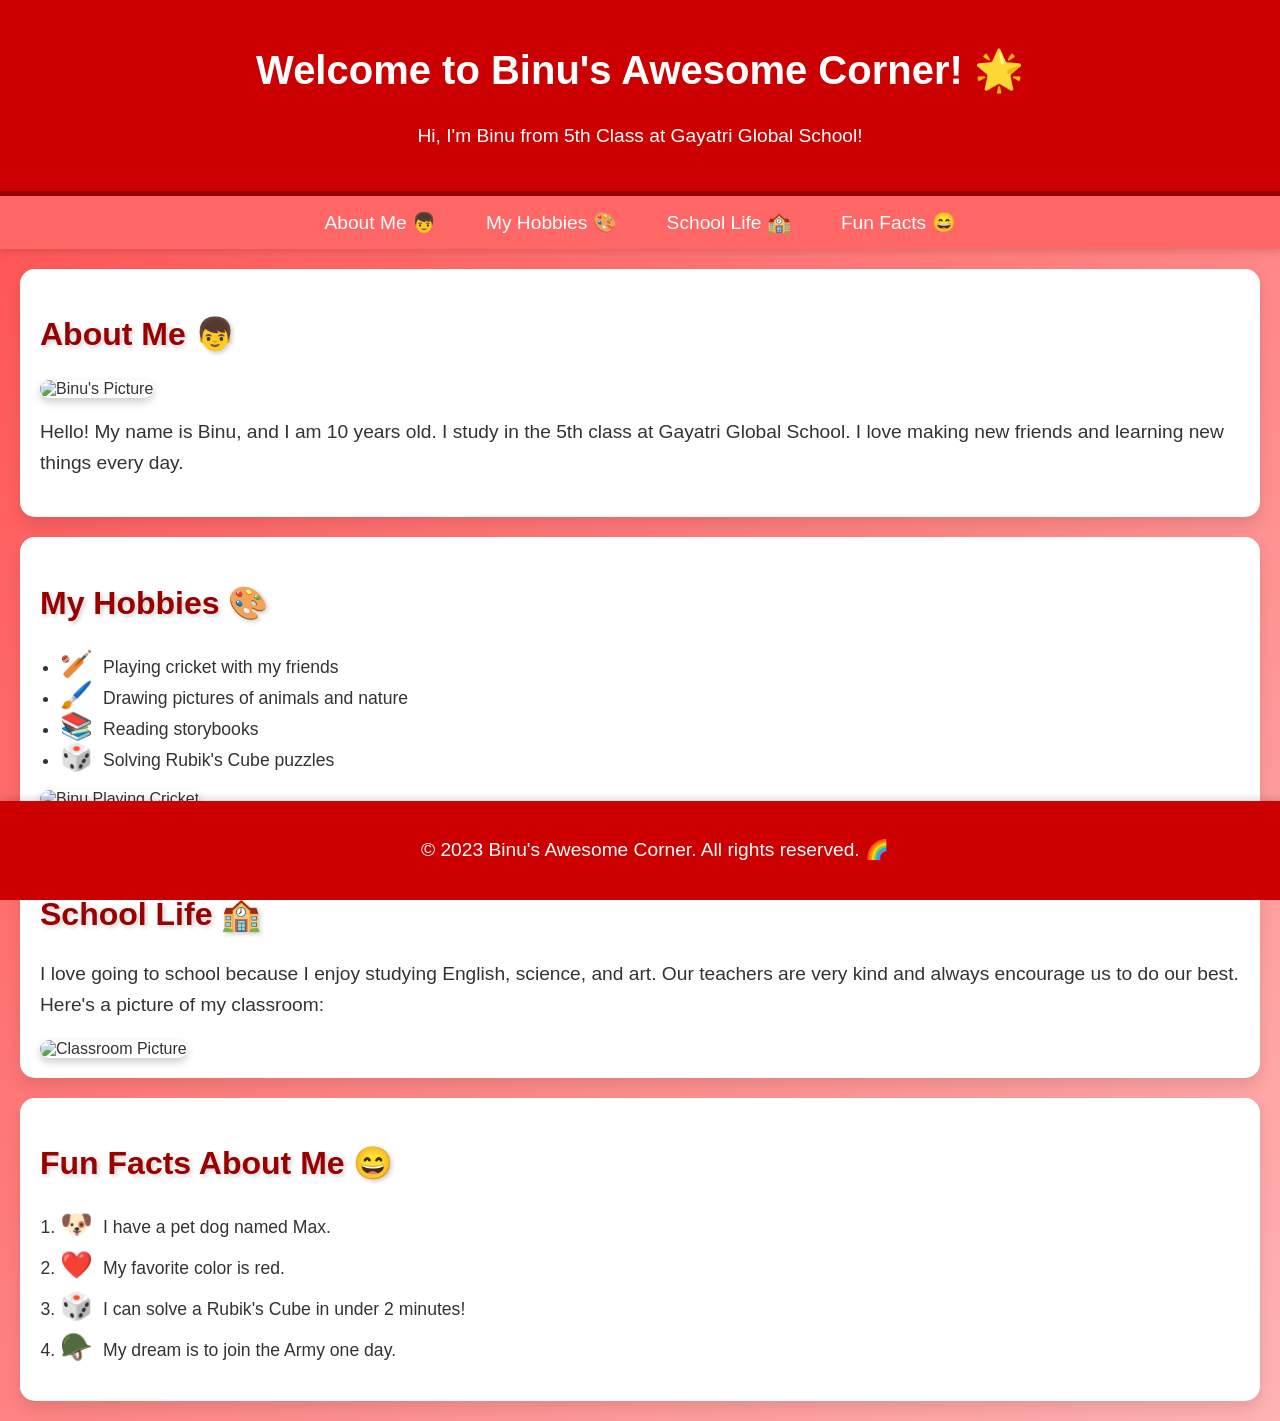
==== index.html @ 5cc47580 "Create index.html" ====
<!DOCTYPE html>
<html lang="en">
<head>
    <meta charset="UTF-8">
    <meta name="viewport" content="width=device-width, initial-scale=1.0">
    <title>Binu's Awesome Corner</title>
    <style>
        body {
            font-family: 'Comic Sans MS', cursive, sans-serif;
            background: linear-gradient(135deg, #ff4d4d, #ffb3b3);
            color: #333;
            margin: 0;
            padding: 0;
            overflow-x: hidden;
        }
        header {
            background: #cc0000;
            color: white;
            text-align: center;
            padding: 20px;
            border-bottom: 5px solid #990000;
        }
        header h1 {
            font-size: 2.5em;
            animation: bounce 2s infinite;
        }
        @keyframes bounce {
            0%, 20%, 50%, 80%, 100% {transform: translateY(0);}
            40% {transform: translateY(-20px);}
            60% {transform: translateY(-10px);}
        }
        nav {
            background: #ff6666;
            overflow: hidden;
            display: flex;
            justify-content: center;
            box-shadow: 0 4px 6px rgba(0, 0, 0, 0.1);
        }
        nav a {
            color: white;
            text-decoration: none;
            padding: 15px 25px;
            font-size: 1.2em;
            transition: background 0.3s ease, transform 0.3s ease;
        }
        nav a:hover {
            background: #990000;
            transform: scale(1.1);
        }
        section {
            padding: 20px;
            margin: 20px;
            border-radius: 15px;
            background: white;
            box-shadow: 0 8px 15px rgba(0, 0, 0, 0.1);
            position: relative;
            overflow: hidden;
        }
        section::before {
            content: '';
            position: absolute;
            top: 0;
            left: 0;
            width: 100%;
            height: 100%;
            background: rgba(255, 255, 255, 0.5);
            z-index: -1;
            transform: skewY(-5deg);
            transform-origin: bottom left;
        }
        section img {
            max-width: 100%;
            height: auto;
            border-radius: 10px;
            box-shadow: 0 4px 8px rgba(0, 0, 0, 0.2);
        }
        footer {
            background: #cc0000;
            color: white;
            text-align: center;
            padding: 15px;
            position: fixed;
            bottom: 0;
            width: 100%;
            box-shadow: 0 -4px 6px rgba(0, 0, 0, 0.1);
        }
        h2 {
            color: #990000;
            font-size: 2em;
            text-shadow: 2px 2px 4px rgba(0, 0, 0, 0.2);
        }
        p {
            font-size: 1.2em;
            line-height: 1.6;
        }
        ul, ol {
            font-size: 1.1em;
            padding-left: 20px;
        }
        .emoji {
            font-size: 1.5em;
            margin-right: 10px;
        }
        .fun-facts li {
            margin-bottom: 10px;
        }
    </style>
</head>
<body>

    <!-- Header -->
    <header>
        <h1>Welcome to Binu's Awesome Corner! 🌟</h1>
        <p>Hi, I'm Binu from 5th Class at Gayatri Global School!</p>
    </header>

    <!-- Navigation Bar -->
    <nav>
        <a href="#about">About Me 👦</a>
        <a href="#hobbies">My Hobbies 🎨</a>
        <a href="#school">School Life 🏫</a>
        <a href="#funfacts">Fun Facts 😄</a>
    </nav>

    <!-- Main Content -->
    <div id="content">

        <!-- About Me Section -->
        <section id="about">
            <h2>About Me 👦</h2>
            <img src="https://via.placeholder.com/150" alt="Binu's Picture">
            <p>Hello! My name is Binu, and I am 10 years old. I study in the 5th class at Gayatri Global School. I love making new friends and learning new things every day.</p>
        </section>

        <!-- My Hobbies Section -->
        <section id="hobbies">
            <h2>My Hobbies 🎨</h2>
            <ul>
                <li><span class="emoji">🏏</span>Playing cricket with my friends</li>
                <li><span class="emoji">🖌️</span>Drawing pictures of animals and nature</li>
                <li><span class="emoji">📚</span>Reading storybooks</li>
                <li><span class="emoji">🎲</span>Solving Rubik's Cube puzzles</li>
            </ul>
            <img src="https://via.placeholder.com/300" alt="Binu Playing Cricket">
        </section>

        <!-- School Life Section -->
        <section id="school">
            <h2>School Life 🏫</h2>
            <p>I love going to school because I enjoy studying English, science, and art. Our teachers are very kind and always encourage us to do our best. Here's a picture of my classroom:</p>
            <img src="https://via.placeholder.com/300" alt="Classroom Picture">
        </section>

        <!-- Fun Facts Section -->
        <section id="funfacts">
            <h2>Fun Facts About Me 😄</h2>
            <ol class="fun-facts">
                <li><span class="emoji">🐶</span>I have a pet dog named Max.</li>
                <li><span class="emoji">❤️</span>My favorite color is red.</li>
                <li><span class="emoji">🎲</span>I can solve a Rubik's Cube in under 2 minutes!</li>
                <li><span class="emoji">🪖</span>My dream is to join the Army one day.</li>
            </ol>
        </section>

    </div>

    <!-- Footer -->
    <footer>
        <p>&copy; 2023 Binu's Awesome Corner. All rights reserved. 🌈</p>
    </footer>

</body>
</html>
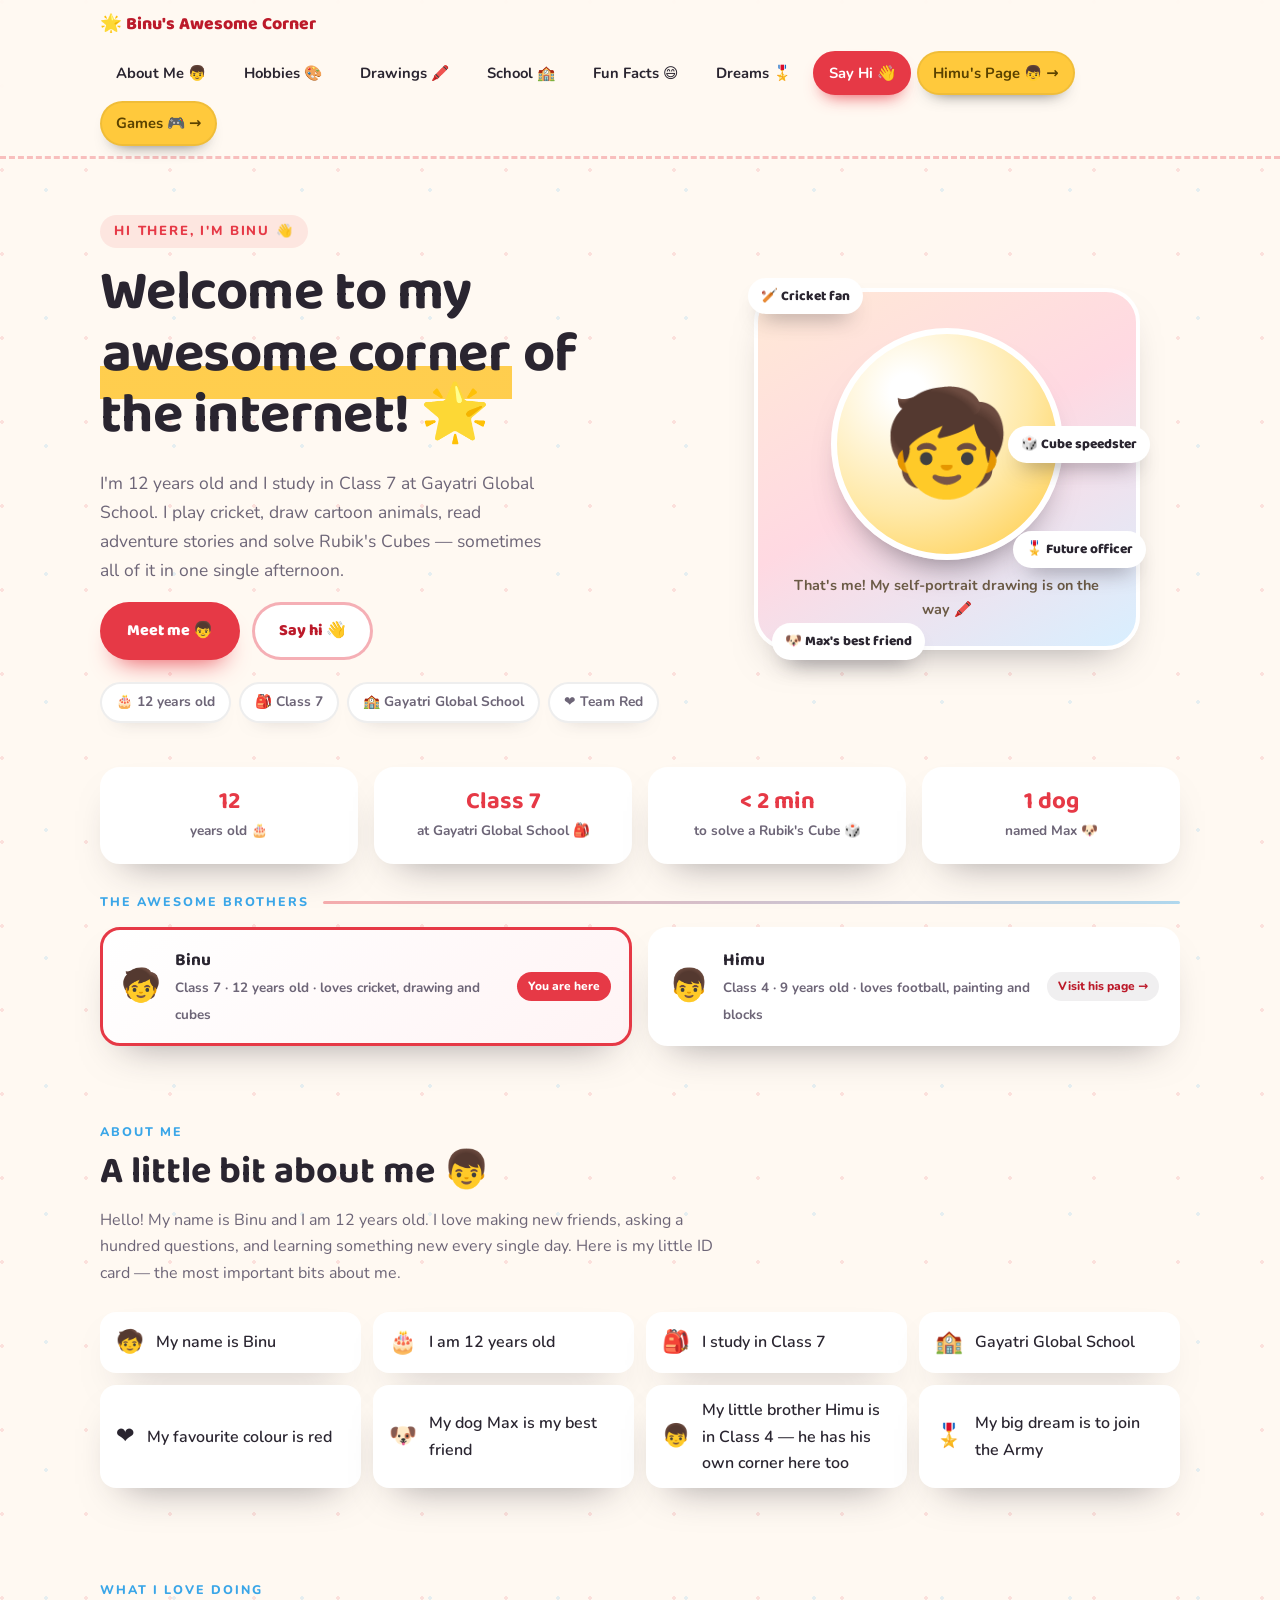
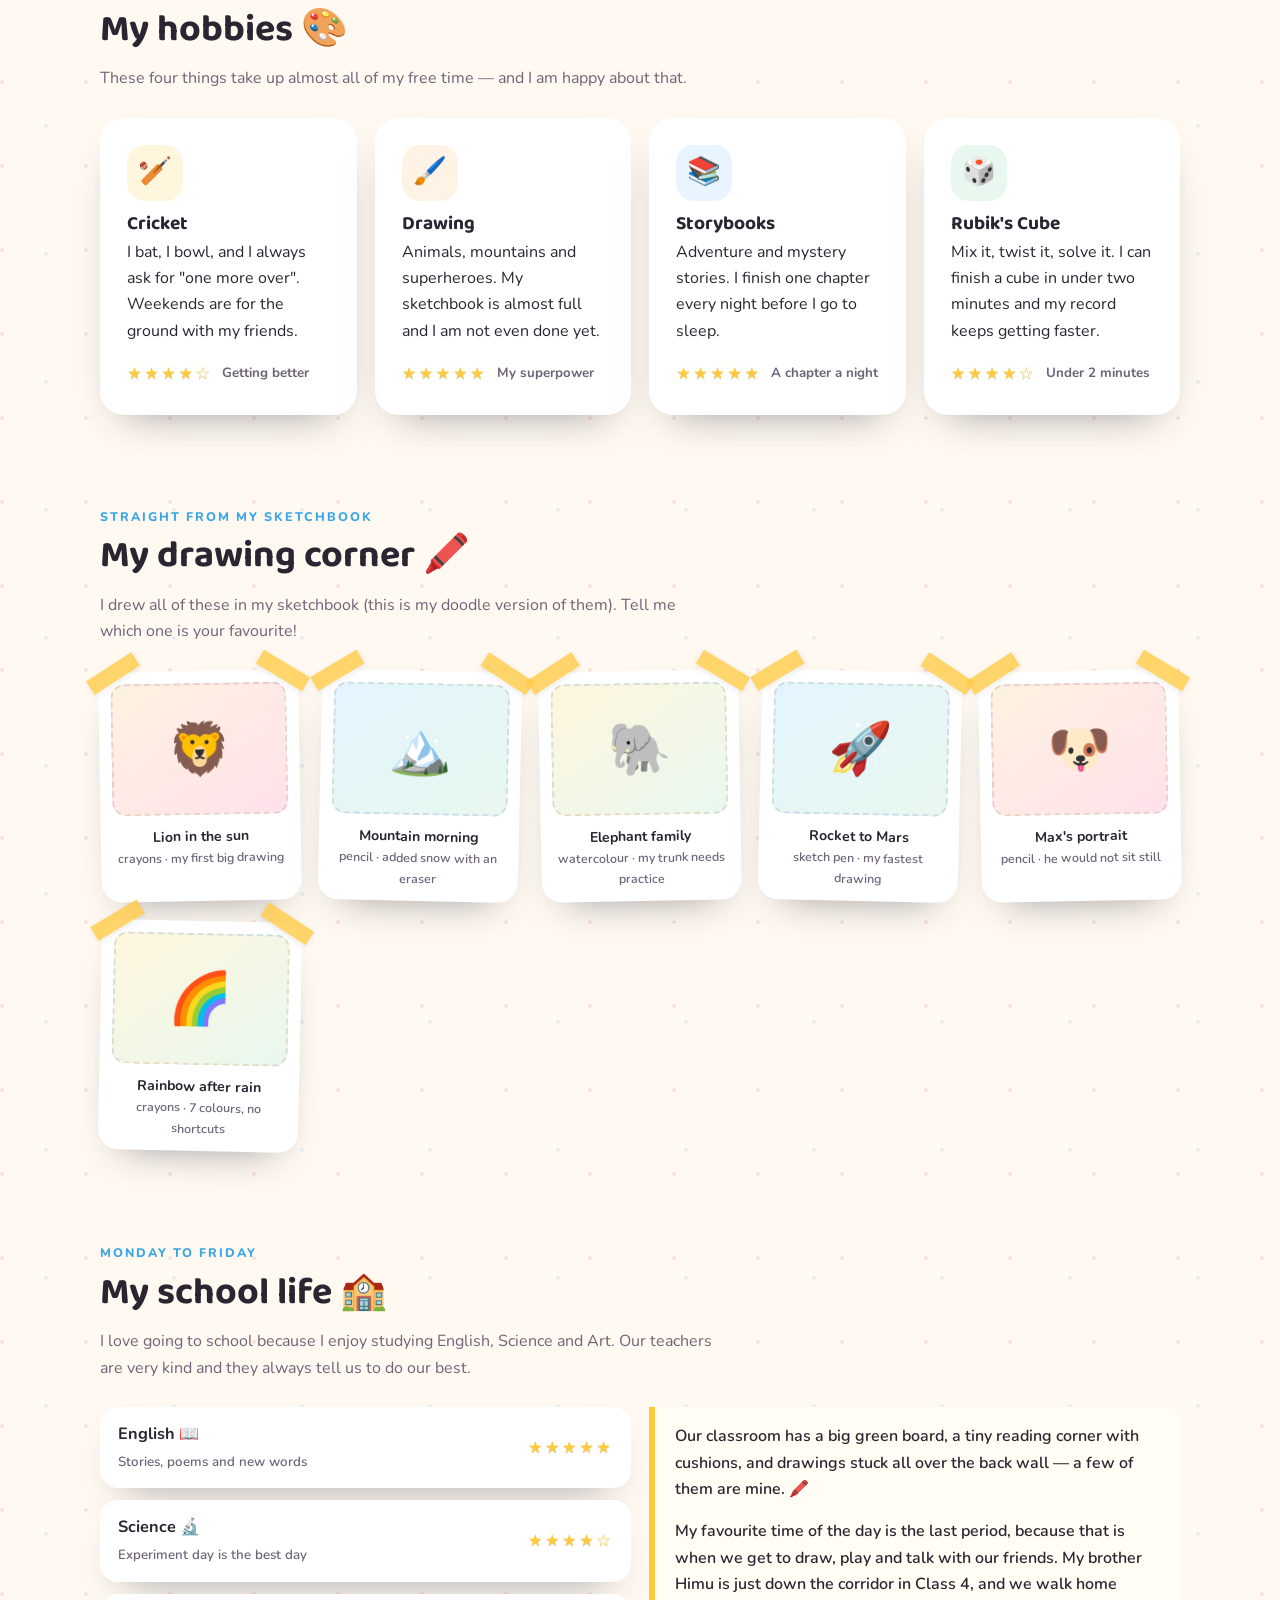
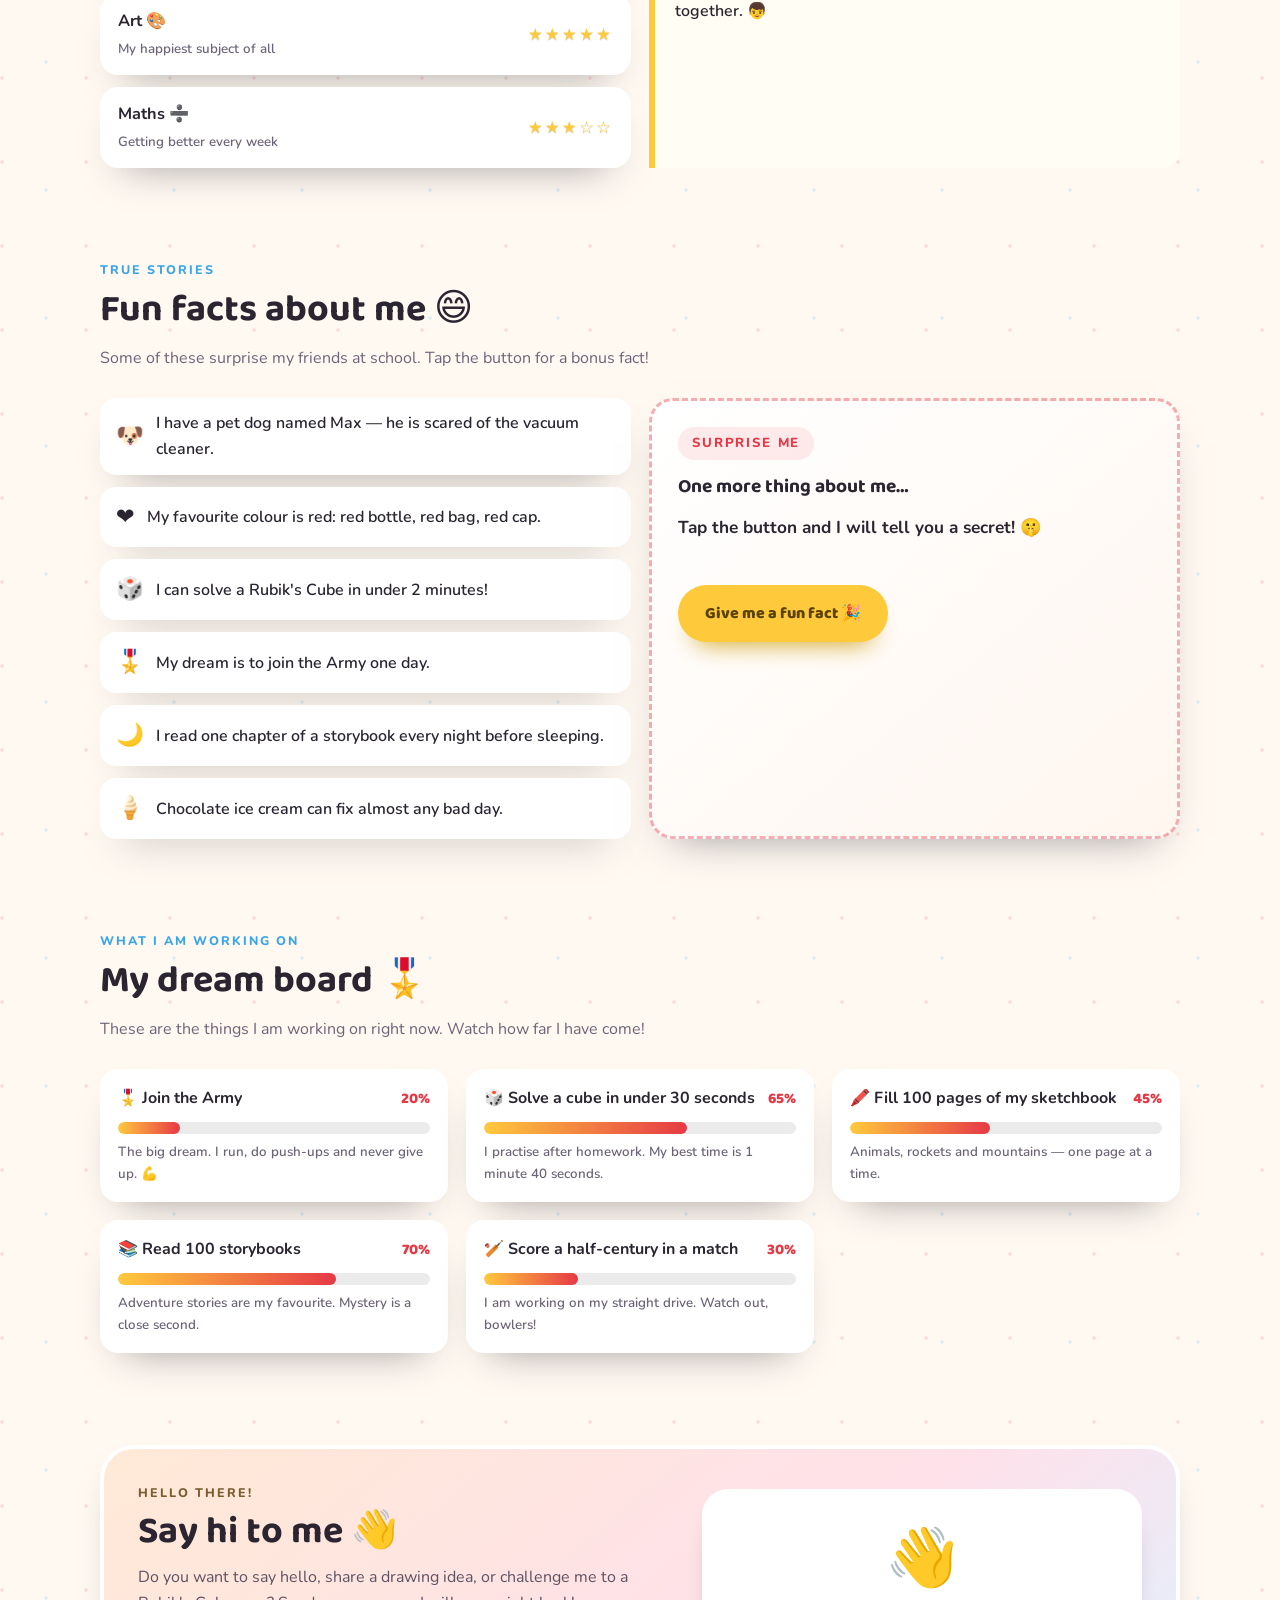
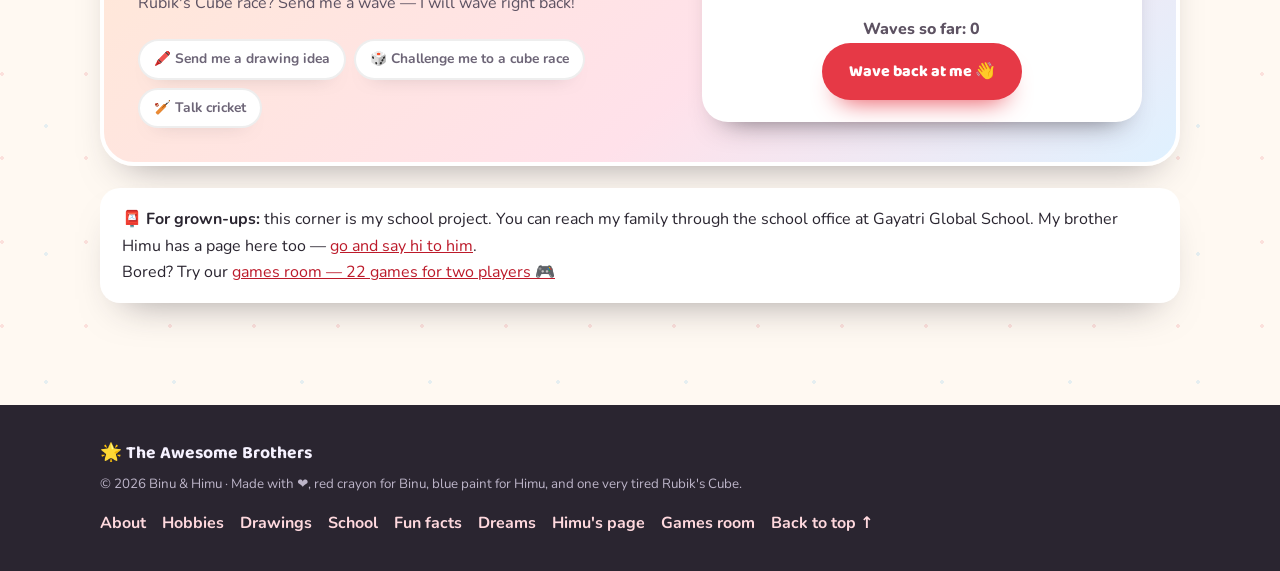
==== commit a7b2ee9e: "Add Himu's page, shared styling and a 22-game games room Binu's page moves up to Class 7 and links a" ====
--- a/index.html
+++ b/index.html
@@ -1,173 +1,370 @@
 <!DOCTYPE html>
 <html lang="en">
 <head>
-    <meta charset="UTF-8">
-    <meta name="viewport" content="width=device-width, initial-scale=1.0">
-    <title>Binu's Awesome Corner</title>
-    <style>
-        body {
-            font-family: 'Comic Sans MS', cursive, sans-serif;
-            background: linear-gradient(135deg, #ff4d4d, #ffb3b3);
-            color: #333;
-            margin: 0;
-            padding: 0;
-            overflow-x: hidden;
-        }
-        header {
-            background: #cc0000;
-            color: white;
-            text-align: center;
-            padding: 20px;
-            border-bottom: 5px solid #990000;
-        }
-        header h1 {
-            font-size: 2.5em;
-            animation: bounce 2s infinite;
-        }
-        @keyframes bounce {
-            0%, 20%, 50%, 80%, 100% {transform: translateY(0);}
-            40% {transform: translateY(-20px);}
-            60% {transform: translateY(-10px);}
-        }
-        nav {
-            background: #ff6666;
-            overflow: hidden;
-            display: flex;
-            justify-content: center;
-            box-shadow: 0 4px 6px rgba(0, 0, 0, 0.1);
-        }
-        nav a {
-            color: white;
-            text-decoration: none;
-            padding: 15px 25px;
-            font-size: 1.2em;
-            transition: background 0.3s ease, transform 0.3s ease;
-        }
-        nav a:hover {
-            background: #990000;
-            transform: scale(1.1);
-        }
-        section {
-            padding: 20px;
-            margin: 20px;
-            border-radius: 15px;
-            background: white;
-            box-shadow: 0 8px 15px rgba(0, 0, 0, 0.1);
-            position: relative;
-            overflow: hidden;
-        }
-        section::before {
-            content: '';
-            position: absolute;
-            top: 0;
-            left: 0;
-            width: 100%;
-            height: 100%;
-            background: rgba(255, 255, 255, 0.5);
-            z-index: -1;
-            transform: skewY(-5deg);
-            transform-origin: bottom left;
-        }
-        section img {
-            max-width: 100%;
-            height: auto;
-            border-radius: 10px;
-            box-shadow: 0 4px 8px rgba(0, 0, 0, 0.2);
-        }
-        footer {
-            background: #cc0000;
-            color: white;
-            text-align: center;
-            padding: 15px;
-            position: fixed;
-            bottom: 0;
-            width: 100%;
-            box-shadow: 0 -4px 6px rgba(0, 0, 0, 0.1);
-        }
-        h2 {
-            color: #990000;
-            font-size: 2em;
-            text-shadow: 2px 2px 4px rgba(0, 0, 0, 0.2);
-        }
-        p {
-            font-size: 1.2em;
-            line-height: 1.6;
-        }
-        ul, ol {
-            font-size: 1.1em;
-            padding-left: 20px;
-        }
-        .emoji {
-            font-size: 1.5em;
-            margin-right: 10px;
-        }
-        .fun-facts li {
-            margin-bottom: 10px;
-        }
-    </style>
+<meta charset="UTF-8">
+<meta name="viewport" content="width=device-width, initial-scale=1.0">
+<title>Binu's Awesome Corner 🌟 | A 7th grader's world of cricket, drawings &amp; Rubik's cubes</title>
+<meta name="description" content="Hi, I'm Binu! I'm 12 years old, in Class 7 at Gayatri Global School. Come and see my hobbies, my drawings, my school life and my big dreams — and say hi to my little brother Himu too.">
+<meta name="theme-color" content="#e63946">
+<meta property="og:title" content="Binu's Awesome Corner 🌟">
+<meta property="og:description" content="A 7th grader's world of cricket, drawings, storybooks and Rubik's cubes.">
+<meta property="og:type" content="website">
+<link rel="icon" href="data:image/svg+xml,%3Csvg xmlns='http://www.w3.org/2000/svg' viewBox='0 0 100 100'%3E%3Ctext y='.9em' font-size='90'%3E🌟%3C/text%3E%3C/svg%3E">
+<link rel="preconnect" href="https://fonts.googleapis.com">
+<link rel="preconnect" href="https://fonts.gstatic.com" crossorigin>
+<link href="https://fonts.googleapis.com/css2?family=Baloo+2:wght@600;700;800&family=Nunito:wght@400;600;700;800&display=swap" rel="stylesheet">
+<link rel="stylesheet" href="styles.css">
+<script>document.documentElement.classList.add('js');</script>
+<script src="site.js" defer></script>
 </head>
-<body>
-
-    <!-- Header -->
-    <header>
-        <h1>Welcome to Binu's Awesome Corner! 🌟</h1>
-        <p>Hi, I'm Binu from 5th Class at Gayatri Global School!</p>
-    </header>
-
-    <!-- Navigation Bar -->
-    <nav>
-        <a href="#about">About Me 👦</a>
-        <a href="#hobbies">My Hobbies 🎨</a>
-        <a href="#school">School Life 🏫</a>
-        <a href="#funfacts">Fun Facts 😄</a>
+<body data-person="binu">
+
+<a class="skip-link" href="#about">Skip to my page</a>
+
+<!-- Header -->
+<header class="site-header">
+  <div class="wrap header-inner">
+    <a class="brand" href="#top">🌟 Binu's Awesome Corner</a>
+    <nav class="nav" aria-label="Sections of my page">
+      <a href="#about">About Me 👦</a>
+      <a href="#hobbies">Hobbies 🎨</a>
+      <a href="#gallery">Drawings 🖍️</a>
+      <a href="#school">School 🏫</a>
+      <a href="#funfacts">Fun Facts 😄</a>
+      <a href="#dreams">Dreams 🎖️</a>
+      <a href="#hello">Say Hi 👋</a>
+      <a class="page-link" href="himu.html">Himu's Page 👦 →</a>
+      <a class="page-link" href="games.html">Games 🎮 →</a>
     </nav>
-
-    <!-- Main Content -->
-    <div id="content">
-
-        <!-- About Me Section -->
-        <section id="about">
-            <h2>About Me 👦</h2>
-            <img src="https://via.placeholder.com/150" alt="Binu's Picture">
-            <p>Hello! My name is Binu, and I am 10 years old. I study in the 5th class at Gayatri Global School. I love making new friends and learning new things every day.</p>
-        </section>
-
-        <!-- My Hobbies Section -->
-        <section id="hobbies">
-            <h2>My Hobbies 🎨</h2>
-            <ul>
-                <li><span class="emoji">🏏</span>Playing cricket with my friends</li>
-                <li><span class="emoji">🖌️</span>Drawing pictures of animals and nature</li>
-                <li><span class="emoji">📚</span>Reading storybooks</li>
-                <li><span class="emoji">🎲</span>Solving Rubik's Cube puzzles</li>
-            </ul>
-            <img src="https://via.placeholder.com/300" alt="Binu Playing Cricket">
-        </section>
-
-        <!-- School Life Section -->
-        <section id="school">
-            <h2>School Life 🏫</h2>
-            <p>I love going to school because I enjoy studying English, science, and art. Our teachers are very kind and always encourage us to do our best. Here's a picture of my classroom:</p>
-            <img src="https://via.placeholder.com/300" alt="Classroom Picture">
-        </section>
-
-        <!-- Fun Facts Section -->
-        <section id="funfacts">
-            <h2>Fun Facts About Me 😄</h2>
-            <ol class="fun-facts">
-                <li><span class="emoji">🐶</span>I have a pet dog named Max.</li>
-                <li><span class="emoji">❤️</span>My favorite color is red.</li>
-                <li><span class="emoji">🎲</span>I can solve a Rubik's Cube in under 2 minutes!</li>
-                <li><span class="emoji">🪖</span>My dream is to join the Army one day.</li>
-            </ol>
-        </section>
-
-    </div>
-
-    <!-- Footer -->
-    <footer>
-        <p>&copy; 2023 Binu's Awesome Corner. All rights reserved. 🌈</p>
-    </footer>
+  </div>
+</header>
+
+<main id="top">
+
+  <!-- Hero -->
+  <section class="wrap hero" aria-labelledby="hero-title">
+    <div>
+      <span class="kicker">Hi there, I'm Binu 👋</span>
+      <h1 id="hero-title">Welcome to my <span class="pop">awesome corner</span> of the internet! 🌟</h1>
+      <p class="hero-lead">
+        I'm 12 years old and I study in Class 7 at Gayatri Global School. I play cricket,
+        draw cartoon animals, read adventure stories and solve Rubik's Cubes —
+        sometimes all of it in one single afternoon.
+      </p>
+      <div class="hero-actions">
+        <a class="btn btn-primary" href="#about">Meet me 👦</a>
+        <a class="btn btn-ghost" href="#hello">Say hi 👋</a>
+      </div>
+      <div class="chip-row">
+        <span class="chip">🎂 12 years old</span>
+        <span class="chip">🎒 Class 7</span>
+        <span class="chip">🏫 Gayatri Global School</span>
+        <span class="chip">❤️ Team Red</span>
+      </div>
+    </div>
+
+    <figure class="hero-art">
+      <div class="avatar" role="img" aria-label="A cheerful cartoon picture that stands in for my photo">🧒</div>
+      <figcaption>That's me! My self-portrait drawing is on the way 🖍️</figcaption>
+      <span class="sticker s1">🏏 Cricket fan</span>
+      <span class="sticker s2">🎲 Cube speedster</span>
+      <span class="sticker s3">🐶 Max's best friend</span>
+      <span class="sticker s4">🎖️ Future officer</span>
+    </figure>
+  </section>
+
+  <!-- Stats -->
+  <section class="wrap stats" aria-label="Quick facts about me">
+    <div class="stat"><b>12</b><span>years old 🎂</span></div>
+    <div class="stat"><b>Class 7</b><span>at Gayatri Global School 🎒</span></div>
+    <div class="stat"><b>&lt; 2 min</b><span>to solve a Rubik's Cube 🎲</span></div>
+    <div class="stat"><b>1 dog</b><span>named Max 🐶</span></div>
+  </section>
+
+  <!-- The Awesome Brothers -->
+  <section class="wrap siblings" aria-label="Me and my brother Himu">
+    <div class="sib-head"><span>The Awesome Brothers</span><i></i></div>
+    <div class="sib-row">
+      <a class="sib current" href="index.html" aria-current="page">
+        <span class="sib-emoji" aria-hidden="true">🧒</span>
+        <span class="sib-info">
+          <strong>Binu</strong>
+          <small>Class 7 · 12 years old · loves cricket, drawing and cubes</small>
+        </span>
+        <span class="sib-badge">You are here</span>
+      </a>
+      <a class="sib" href="himu.html">
+        <span class="sib-emoji" aria-hidden="true">👦</span>
+        <span class="sib-info">
+          <strong>Himu</strong>
+          <small>Class 4 · 9 years old · loves football, painting and blocks</small>
+        </span>
+        <span class="sib-go">Visit his page →</span>
+      </a>
+    </div>
+  </section>
+
+  <!-- About -->
+  <section class="wrap section reveal" id="about" aria-labelledby="about-title">
+    <div class="section-head">
+      <span class="eyebrow">About me</span>
+      <h2 id="about-title">A little bit about me 👦</h2>
+      <p>
+        Hello! My name is Binu and I am 12 years old. I love making new friends, asking
+        a hundred questions, and learning something new every single day. Here is my
+        little ID card — the most important bits about me.
+      </p>
+    </div>
+    <ul class="facts">
+      <li><span class="emoji">🧒</span> My name is Binu</li>
+      <li><span class="emoji">🎂</span> I am 12 years old</li>
+      <li><span class="emoji">🎒</span> I study in Class 7</li>
+      <li><span class="emoji">🏫</span> Gayatri Global School</li>
+      <li><span class="emoji">❤️</span> My favourite colour is red</li>
+      <li><span class="emoji">🐶</span> My dog Max is my best friend</li>
+      <li><span class="emoji">👦</span> My little brother Himu is in Class 4 — he has his own corner here too</li>
+      <li><span class="emoji">🎖️</span> My big dream is to join the Army</li>
+    </ul>
+  </section>
+
+  <!-- Hobbies -->
+  <section class="wrap section reveal" id="hobbies" aria-labelledby="hobbies-title">
+    <div class="section-head">
+      <span class="eyebrow">What I love doing</span>
+      <h2 id="hobbies-title">My hobbies 🎨</h2>
+      <p>These four things take up almost all of my free time — and I am happy about that.</p>
+    </div>
+    <div class="grid cols-4">
+      <article class="card">
+        <div class="card-icon y">🏏</div>
+        <h3>Cricket</h3>
+        <p>I bat, I bowl, and I always ask for "one more over". Weekends are for the ground with my friends.</p>
+        <div class="level"><span class="stars" aria-label="4 out of 5">★★★★☆</span><small>Getting better</small></div>
+      </article>
+      <article class="card">
+        <div class="card-icon">🖌️</div>
+        <h3>Drawing</h3>
+        <p>Animals, mountains and superheroes. My sketchbook is almost full and I am not even done yet.</p>
+        <div class="level"><span class="stars" aria-label="5 out of 5">★★★★★</span><small>My superpower</small></div>
+      </article>
+      <article class="card">
+        <div class="card-icon b">📚</div>
+        <h3>Storybooks</h3>
+        <p>Adventure and mystery stories. I finish one chapter every night before I go to sleep.</p>
+        <div class="level"><span class="stars" aria-label="5 out of 5">★★★★★</span><small>A chapter a night</small></div>
+      </article>
+      <article class="card">
+        <div class="card-icon g">🎲</div>
+        <h3>Rubik's Cube</h3>
+        <p>Mix it, twist it, solve it. I can finish a cube in under two minutes and my record keeps getting faster.</p>
+        <div class="level"><span class="stars" aria-label="4 out of 5">★★★★☆</span><small>Under 2 minutes</small></div>
+      </article>
+    </div>
+  </section>
+
+  <!-- Gallery -->
+  <section class="wrap section reveal" id="gallery" aria-labelledby="gallery-title">
+    <div class="section-head">
+      <span class="eyebrow">Straight from my sketchbook</span>
+      <h2 id="gallery-title">My drawing corner 🖍️</h2>
+      <p>
+        I drew all of these in my sketchbook (this is my doodle version of them).
+        Tell me which one is your favourite!
+      </p>
+    </div>
+    <div class="gallery">
+      <figure class="art">
+        <div class="canvas" role="img" aria-label="Doodle of a lion in the sun">🦁</div>
+        <figcaption>Lion in the sun <span>crayons · my first big drawing</span></figcaption>
+      </figure>
+      <figure class="art">
+        <div class="canvas c2" role="img" aria-label="Doodle of mountains in the morning">🏔️</div>
+        <figcaption>Mountain morning <span>pencil · added snow with an eraser</span></figcaption>
+      </figure>
+      <figure class="art">
+        <div class="canvas c3" role="img" aria-label="Doodle of an elephant family">🐘</div>
+        <figcaption>Elephant family <span>watercolour · my trunk needs practice</span></figcaption>
+      </figure>
+      <figure class="art">
+        <div class="canvas c2" role="img" aria-label="Doodle of a rocket flying to Mars">🚀</div>
+        <figcaption>Rocket to Mars <span>sketch pen · my fastest drawing</span></figcaption>
+      </figure>
+      <figure class="art">
+        <div class="canvas" role="img" aria-label="Doodle portrait of my dog Max">🐶</div>
+        <figcaption>Max's portrait <span>pencil · he would not sit still</span></figcaption>
+      </figure>
+      <figure class="art">
+        <div class="canvas c3" role="img" aria-label="Doodle of a rainbow after rain">🌈</div>
+        <figcaption>Rainbow after rain <span>crayons · 7 colours, no shortcuts</span></figcaption>
+      </figure>
+    </div>
+  </section>
+
+  <!-- School -->
+  <section class="wrap section reveal" id="school" aria-labelledby="school-title">
+    <div class="section-head">
+      <span class="eyebrow">Monday to Friday</span>
+      <h2 id="school-title">My school life 🏫</h2>
+      <p>
+        I love going to school because I enjoy studying English, Science and Art.
+        Our teachers are very kind and they always tell us to do our best.
+      </p>
+    </div>
+    <div class="grid cols-2">
+      <div class="subjects">
+        <div class="subject">
+          <span><strong>English 📖</strong><small>Stories, poems and new words</small></span>
+          <span class="stars" aria-label="5 out of 5">★★★★★</span>
+        </div>
+        <div class="subject">
+          <span><strong>Science 🔬</strong><small>Experiment day is the best day</small></span>
+          <span class="stars" aria-label="4 out of 5">★★★★☆</span>
+        </div>
+        <div class="subject">
+          <span><strong>Art 🎨</strong><small>My happiest subject of all</small></span>
+          <span class="stars" aria-label="5 out of 5">★★★★★</span>
+        </div>
+        <div class="subject">
+          <span><strong>Maths ➗</strong><small>Getting better every week</small></span>
+          <span class="stars" aria-label="3 out of 5">★★★☆☆</span>
+        </div>
+      </div>
+      <div class="note">
+        <p>
+          Our classroom has a big green board, a tiny reading corner with cushions,
+          and drawings stuck all over the back wall — a few of them are mine. 🖍️
+        </p>
+        <p>
+          My favourite time of the day is the last period, because that is when we
+          get to draw, play and talk with our friends. My brother Himu is just down
+          the corridor in Class 4, and we walk home together. 👦
+        </p>
+      </div>
+    </div>
+  </section>
+
+  <!-- Fun facts -->
+  <section class="wrap section reveal" id="funfacts" aria-labelledby="funfacts-title">
+    <div class="section-head">
+      <span class="eyebrow">True stories</span>
+      <h2 id="funfacts-title">Fun facts about me 😄</h2>
+      <p>Some of these surprise my friends at school. Tap the button for a bonus fact!</p>
+    </div>
+    <div class="grid cols-2">
+      <div>
+        <ul class="facts" style="grid-template-columns:1fr">
+          <li><span class="emoji">🐶</span> I have a pet dog named Max — he is scared of the vacuum cleaner.</li>
+          <li><span class="emoji">❤️</span> My favourite colour is red: red bottle, red bag, red cap.</li>
+          <li><span class="emoji">🎲</span> I can solve a Rubik's Cube in under 2 minutes!</li>
+          <li><span class="emoji">🎖️</span> My dream is to join the Army one day.</li>
+          <li><span class="emoji">🌙</span> I read one chapter of a storybook every night before sleeping.</li>
+          <li><span class="emoji">🍦</span> Chocolate ice cream can fix almost any bad day.</li>
+        </ul>
+      </div>
+      <div class="factbox">
+        <span class="kicker" style="margin:0">Surprise me</span>
+        <h3 style="margin:0">One more thing about me…</h3>
+        <p id="factOut" aria-live="polite">Tap the button and I will tell you a secret! 🤫</p>
+        <button class="btn btn-yellow" type="button" id="surpriseBtn">Give me a fun fact 🎉</button>
+      </div>
+    </div>
+  </section>
+
+  <!-- Dreams -->
+  <section class="wrap section reveal" id="dreams" aria-labelledby="dreams-title">
+    <div class="section-head">
+      <span class="eyebrow">What I am working on</span>
+      <h2 id="dreams-title">My dream board 🎖️</h2>
+      <p>These are the things I am working on right now. Watch how far I have come!</p>
+    </div>
+    <div class="grid cols-2">
+      <div class="dream reveal" style="--w:20%">
+        <div class="dream-top"><strong>🎖️ Join the Army</strong><span>20%</span></div>
+        <div class="dream-bar"><i></i></div>
+        <small>The big dream. I run, do push-ups and never give up. 💪</small>
+      </div>
+      <div class="dream reveal" style="--w:65%">
+        <div class="dream-top"><strong>🎲 Solve a cube in under 30 seconds</strong><span>65%</span></div>
+        <div class="dream-bar"><i></i></div>
+        <small>I practise after homework. My best time is 1 minute 40 seconds.</small>
+      </div>
+      <div class="dream reveal" style="--w:45%">
+        <div class="dream-top"><strong>🖍️ Fill 100 pages of my sketchbook</strong><span>45%</span></div>
+        <div class="dream-bar"><i></i></div>
+        <small>Animals, rockets and mountains — one page at a time.</small>
+      </div>
+      <div class="dream reveal" style="--w:70%">
+        <div class="dream-top"><strong>📚 Read 100 storybooks</strong><span>70%</span></div>
+        <div class="dream-bar"><i></i></div>
+        <small>Adventure stories are my favourite. Mystery is a close second.</small>
+      </div>
+      <div class="dream reveal" style="--w:30%">
+        <div class="dream-top"><strong>🏏 Score a half-century in a match</strong><span>30%</span></div>
+        <div class="dream-bar"><i></i></div>
+        <small>I am working on my straight drive. Watch out, bowlers!</small>
+      </div>
+    </div>
+  </section>
+
+  <!-- Say hi -->
+  <section class="wrap section reveal" id="hello" aria-labelledby="hello-title">
+    <div class="hello">
+      <div>
+        <span class="eyebrow" style="color:#7a5c2e">Hello there!</span>
+        <h2 id="hello-title">Say hi to me 👋</h2>
+        <p>
+          Do you want to say hello, share a drawing idea, or challenge me to a
+          Rubik's Cube race? Send me a wave — I will wave right back!
+        </p>
+        <div class="chip-row">
+          <span class="chip">🖍️ Send me a drawing idea</span>
+          <span class="chip">🎲 Challenge me to a cube race</span>
+          <span class="chip">🏏 Talk cricket</span>
+        </div>
+      </div>
+      <div class="wave-art">
+        <span class="big" role="img" aria-label="A waving hand">👋</span>
+        <p class="wave-out" id="waveOut" aria-live="polite">Waves so far: 0</p>
+        <button class="btn btn-primary" type="button" id="waveBtn">Wave back at me 👋</button>
+      </div>
+    </div>
+
+    <!-- A grown-up can add a contact email here later; a real contact form can be wired up too. -->
+    <div class="contact-note">
+      <p style="margin:0">
+        <strong>📮 For grown-ups:</strong> this corner is my school project.
+        You can reach my family through the school office at Gayatri Global School.
+        My brother Himu has a page here too — <a href="himu.html">go and say hi to him</a>.<br>
+        Bored? Try our <a href="games.html">games room — 22 games for two players 🎮</a>
+      </p>
+    </div>
+  </section>
+
+</main>
+
+<!-- Footer -->
+<footer class="site-footer">
+  <div class="wrap footer-inner">
+    <div>
+      <strong style="font-family:var(--font-head);font-size:1.1rem">🌟 The Awesome Brothers</strong>
+      <small>&copy; 2026 Binu &amp; Himu · Made with ❤️, red crayon for Binu, blue paint for Himu, and one very tired Rubik's Cube.</small>
+    </div>
+    <nav class="footer-links" aria-label="Footer">
+      <a href="#about">About</a>
+      <a href="#hobbies">Hobbies</a>
+      <a href="#gallery">Drawings</a>
+      <a href="#school">School</a>
+      <a href="#funfacts">Fun facts</a>
+      <a href="#dreams">Dreams</a>
+      <a href="himu.html">Himu's page</a>
+      <a href="games.html">Games room</a>
+      <a href="#top">Back to top ↑</a>
+    </nav>
+  </div>
+</footer>
+
+<button class="to-top" type="button" id="toTop" aria-label="Back to top of page">↑</button>
+<div class="confetti-layer" id="confettiLayer" aria-hidden="true"></div>
 
 </body>
 </html>
--- a/styles.css
+++ b/styles.css
@@ -0,0 +1,389 @@
+/* Shared styles for the Awesome Brothers — Binu's and Himu's pages.
+   Both pages load this file, so they always look like a matching pair.
+   Accent colours switch per page via <body data-person="binu|himu">. */
+
+:root{
+  --red:#e63946;
+  --red-dark:#bc1a2a;
+  --yellow:#ffc93c;
+  --blue:#3aa6e8;
+  --green:#3fa96e;
+  --pink:#ff8fab;
+  --ink:#2a2530;
+  --muted:#6d6577;
+  --cream:#fff9f2;
+  --card:#ffffff;
+  --shadow:0 20px 40px -24px rgba(42,37,48,.5);
+  --radius:24px;
+  --font-head:'Baloo 2', system-ui, -apple-system, 'Segoe UI', sans-serif;
+  --font-body:'Nunito', system-ui, -apple-system, 'Segoe UI', sans-serif;
+}
+
+/* Himu's page: same layout, blue accent instead of red. */
+body[data-person="himu"]{
+  --red:#2f7fd1;
+  --red-dark:#1b5a9c;
+  --blue:#f4801a;
+  --cream:#f6fbff;
+}
+body[data-person="himu"] .site-header{background:rgba(246,251,255,.9);border-bottom-color:rgba(47,127,209,.3)}
+body[data-person="himu"] .site-footer{background:#16243b}
+body[data-person="himu"] .avatar{background:radial-gradient(circle at 32% 26%, #fff 8%, #cfe8ff 55%, #8fc7f2)}
+body[data-person="himu"] .hero-art{background:linear-gradient(150deg,#dceeff,#e4e2ff 48%,#d6f6ff)}
+body[data-person="himu"] .hello{background:linear-gradient(140deg,#dceeff,#e2e9ff 60%,#d9f7ff)}
+body[data-person="himu"] .card-icon{background:#e8f4ff}
+body[data-person="himu"] .card-icon.y{background:#fff6dd}
+body[data-person="himu"] .factbox{background:linear-gradient(140deg,#fff,#f2f9ff);border-color:rgba(47,127,209,.4)}
+body[data-person="himu"] .skip-link{background:var(--red)}
+body[data-person="himu"] .to-top{background:var(--red)}
+
+*,*::before,*::after{box-sizing:border-box}
+
+html{
+  overflow-x:clip;              /* stops sideways wiggle without breaking sticky */
+  scroll-behavior:smooth;
+  -webkit-text-size-adjust:100%;
+}
+
+body{
+  margin:0;
+  font-family:var(--font-body);
+  font-size:1rem;
+  line-height:1.65;
+  color:var(--ink);
+  background-color:var(--cream);
+  background-image:
+    radial-gradient(circle at 2px 2px, rgba(230,57,70,.13) 2px, transparent 0),
+    radial-gradient(circle at 46px 62px, rgba(58,166,232,.13) 2px, transparent 0);
+  background-size:84px 84px, 128px 128px;
+  -webkit-font-smoothing:antialiased;
+}
+
+img,svg{max-width:100%}
+h1,h2,h3,h4{font-family:var(--font-head);line-height:1.1;margin:0 0 .4em}
+h2{font-size:clamp(1.6rem,4vw,2.35rem)}
+h3{font-size:1.2rem;margin-bottom:.25em}
+p{margin:0 0 1em}
+a{color:var(--red-dark)}
+
+:focus-visible{outline:3px solid var(--blue);outline-offset:3px;border-radius:6px}
+
+.wrap{width:min(1120px,100%);margin-inline:auto;padding-inline:20px}
+
+.skip-link{
+  position:absolute;left:-9999px;top:0;z-index:100;
+  background:var(--red);color:#fff;padding:10px 16px;border-radius:0 0 12px 0;font-weight:800;
+}
+.skip-link:focus{left:0}
+
+/* ---------- Header + nav ---------- */
+.site-header{
+  position:sticky;top:0;z-index:50;
+  background:rgba(255,249,242,.9);
+  backdrop-filter:blur(10px);
+  border-bottom:3px dashed rgba(230,57,70,.3);
+}
+.header-inner{
+  display:flex;align-items:center;justify-content:space-between;
+  gap:12px 20px;flex-wrap:wrap;padding-block:10px;
+}
+.brand{
+  display:flex;align-items:center;gap:8px;
+  font-family:var(--font-head);font-weight:800;font-size:1.1rem;
+  color:var(--red-dark);text-decoration:none;white-space:nowrap;
+}
+.nav{display:flex;flex-wrap:wrap;gap:6px}
+.nav a{
+  padding:8px 14px;border-radius:999px;border:2px solid transparent;
+  font-weight:700;font-size:.92rem;color:var(--ink);text-decoration:none;
+  transition:background .2s ease, color .2s ease, border-color .2s ease, transform .2s ease;
+}
+.nav a:hover{background:#fff;border-color:rgba(230,57,70,.35);transform:translateY(-2px)}
+.nav a.active{background:var(--red);border-color:var(--red);color:#fff;box-shadow:0 10px 18px -10px var(--red)}
+.nav a.page-link{
+  background:var(--yellow);color:#5a4200;border-color:rgba(0,0,0,.06);
+  box-shadow:0 10px 18px -14px rgba(0,0,0,.8);
+}
+.nav a.page-link:hover{background:#ffd76a;border-color:rgba(0,0,0,.12);transform:translateY(-2px) rotate(-1deg)}
+
+/* ---------- Buttons + chips ---------- */
+.btn{
+  display:inline-flex;align-items:center;gap:9px;
+  font-family:var(--font-head);font-weight:800;font-size:1rem;
+  padding:13px 24px;border-radius:999px;border:3px solid transparent;
+  text-decoration:none;cursor:pointer;
+  transition:transform .2s ease, box-shadow .2s ease, background .2s ease, color .2s ease;
+}
+.btn-primary{background:var(--red);color:#fff;box-shadow:0 16px 26px -16px var(--red)}
+.btn-primary:hover{background:var(--red-dark);transform:translateY(-3px) rotate(-1deg)}
+.btn-ghost{background:#fff;color:var(--red-dark);border-color:rgba(230,57,70,.4)}
+.btn-ghost:hover{transform:translateY(-3px) rotate(1deg);border-color:var(--red)}
+.btn-yellow{background:var(--yellow);color:#5a4200;box-shadow:0 16px 26px -16px #c99a00}
+.btn-yellow:hover{transform:translateY(-3px) rotate(-1deg)}
+
+.chip-row{display:flex;flex-wrap:wrap;gap:8px;margin-top:22px}
+.chip{
+  background:#fff;border:2px solid rgba(42,37,48,.08);
+  padding:7px 14px;border-radius:999px;font-weight:700;font-size:.86rem;color:var(--muted);
+  box-shadow:0 10px 20px -18px rgba(42,37,48,.6);
+}
+
+/* ---------- Hero ---------- */
+.hero{
+  display:grid;grid-template-columns:1.1fr .9fr;gap:44px;align-items:center;
+  padding-block:56px 38px;
+}
+.kicker{
+  display:inline-block;font-weight:800;font-size:.82rem;letter-spacing:.14em;text-transform:uppercase;
+  color:var(--red);background:rgba(230,57,70,.1);padding:6px 14px;border-radius:999px;margin-bottom:14px;
+}
+body[data-person="himu"] .kicker{background:rgba(47,127,209,.12)}
+.hero h1{font-size:clamp(2.1rem,5.6vw,3.5rem);letter-spacing:-.01em}
+.pop{
+  background-image:linear-gradient(transparent 63%, rgba(255,201,60,.9) 63%);
+  padding-inline:2px;
+}
+.hero-lead{font-size:1.09rem;color:var(--muted);max-width:46ch}
+.hero-actions{display:flex;flex-wrap:wrap;gap:12px;margin-top:6px}
+
+.hero-art{
+  position:relative;border-radius:34px;padding:30px 26px 24px;
+  background:linear-gradient(150deg,#ffe9d6,#ffd9e2 48%,#d8efff);
+  border:4px solid #fff;box-shadow:var(--shadow);text-align:center;
+}
+.avatar{
+  width:min(232px,58vw);aspect-ratio:1;margin:6px auto 14px;border-radius:50%;
+  display:grid;place-items:center;font-size:clamp(4rem,13vw,6.4rem);
+  background:radial-gradient(circle at 32% 26%, #fff 8%, #ffe9a8 55%, var(--yellow));
+  border:6px solid #fff;
+  box-shadow:0 22px 34px -20px rgba(42,37,48,.6);
+  animation:float 5s ease-in-out infinite;
+}
+.hero-art figcaption{font-weight:700;color:#6b5a45;font-size:.9rem;margin:0}
+.sticker{
+  position:absolute;background:#fff;border-radius:999px;padding:7px 13px;
+  font-family:var(--font-head);font-weight:800;font-size:.85rem;
+  box-shadow:0 14px 22px -14px rgba(42,37,48,.75);
+  animation:float 4.5s ease-in-out infinite;
+}
+.sticker.s1{top:-14px;left:-10px;animation-delay:-.2s}
+.sticker.s2{top:38%;right:-14px;animation-delay:-1.4s}
+.sticker.s3{bottom:-14px;left:14px;animation-delay:-2.6s}
+.sticker.s4{bottom:22%;right:-10px;animation-delay:-3.1s}
+
+@keyframes float{
+  0%,100%{transform:translateY(0) rotate(0)}
+  50%{transform:translateY(-11px) rotate(-2.5deg)}
+}
+
+/* ---------- Stats strip ---------- */
+.stats{
+  display:grid;grid-template-columns:repeat(4,1fr);gap:16px;
+  padding-block:6px 26px;
+}
+.stat{
+  background:#fff;border-radius:20px;padding:18px 14px;text-align:center;
+  box-shadow:var(--shadow);border:3px solid #fff;
+}
+.stat b{display:block;font-family:var(--font-head);font-size:1.5rem;color:var(--red);line-height:1.2}
+.stat span{font-size:.85rem;font-weight:700;color:var(--muted)}
+
+/* ---------- The Awesome Brothers ---------- */
+.siblings{padding-block:2px 30px;scroll-margin-top:110px}
+.sib-head{display:flex;align-items:center;gap:14px;margin-bottom:14px}
+.sib-head span{
+  font-weight:800;font-size:.78rem;letter-spacing:.16em;text-transform:uppercase;color:var(--blue);white-space:nowrap;
+}
+.sib-head i{flex:1;height:3px;border-radius:999px;background:linear-gradient(90deg,rgba(230,57,70,.4),rgba(58,166,232,.4))}
+.sib-row{display:grid;grid-template-columns:repeat(auto-fit,minmax(250px,1fr));gap:16px}
+.sib{
+  display:flex;align-items:center;gap:14px;
+  background:#fff;border-radius:20px;padding:16px 18px;text-decoration:none;color:inherit;
+  border:3px solid #fff;box-shadow:var(--shadow);
+  transition:transform .2s ease, border-color .2s ease;
+}
+.sib:hover{transform:translateY(-4px)}
+.sib.current{border-color:var(--red);background:linear-gradient(140deg,#fff,#fff4f5)}
+body[data-person="himu"] .sib.current{background:linear-gradient(140deg,#fff,#f1f8ff)}
+.sib-emoji{font-size:2rem;line-height:1}
+.sib-info{flex:1}
+.sib-info strong{display:block;font-family:var(--font-head);font-size:1.08rem}
+.sib-info small{color:var(--muted);font-weight:700;font-size:.84rem}
+.sib-badge,.sib-go{
+  font-weight:800;font-size:.75rem;padding:5px 11px;border-radius:999px;white-space:nowrap;
+}
+.sib-badge{background:var(--red);color:#fff}
+.sib-go{background:rgba(42,37,48,.07);color:var(--red-dark)}
+
+/* ---------- Sections ---------- */
+.section{padding-block:46px;scroll-margin-top:110px}
+.section-head{max-width:62ch;margin-bottom:26px}
+.section-head p{color:var(--muted);margin-bottom:0}
+.eyebrow{
+  display:block;font-weight:800;font-size:.78rem;letter-spacing:.16em;text-transform:uppercase;
+  color:var(--blue);margin-bottom:8px;
+}
+
+.grid{display:grid;gap:18px}
+.cols-2{grid-template-columns:repeat(auto-fit,minmax(280px,1fr))}
+.cols-3{grid-template-columns:repeat(auto-fit,minmax(250px,1fr))}
+.cols-4{grid-template-columns:repeat(auto-fit,minmax(210px,1fr))}
+
+.card{
+  background:var(--card);border-radius:var(--radius);padding:24px;
+  border:3px solid #fff;box-shadow:var(--shadow);
+  transition:transform .25s ease, box-shadow .25s ease;
+}
+.card:hover{transform:translateY(-6px) rotate(-.7deg)}
+.card p:last-child{margin-bottom:0}
+.card-icon{
+  width:56px;height:56px;border-radius:18px;display:grid;place-items:center;
+  font-size:1.7rem;margin-bottom:12px;background:#fff3e6;
+}
+.card-icon.b{background:#e8f4ff}
+.card-icon.g{background:#e8f8ef}
+.card-icon.y{background:#fff6dd}
+
+/* hobby level stars */
+.stars{color:var(--yellow);letter-spacing:2px;font-size:1.05rem;text-shadow:0 1px 0 rgba(0,0,0,.15)}
+.level{display:flex;align-items:center;gap:10px;margin-top:10px}
+.level small{font-weight:700;color:var(--muted)}
+
+/* facts list */
+.facts{list-style:none;padding:0;margin:0;display:grid;gap:12px;grid-template-columns:repeat(auto-fit,minmax(230px,1fr))}
+.facts li{
+  display:flex;align-items:center;gap:12px;background:#fff;border-radius:16px;
+  padding:12px 16px;box-shadow:var(--shadow);font-weight:600;
+}
+.facts .emoji{font-size:1.4rem}
+
+/* ---------- Gallery ---------- */
+.gallery{display:grid;grid-template-columns:repeat(auto-fit,minmax(196px,1fr));gap:20px;margin:0}
+.art{
+  margin:0;background:#fff;padding:12px 12px 8px;border-radius:20px;
+  box-shadow:var(--shadow);position:relative;transform:rotate(-1deg);
+  transition:transform .25s ease;
+}
+.art:nth-child(even){transform:rotate(1.2deg)}
+.art:hover{transform:rotate(0) translateY(-6px) scale(1.02)}
+.art::before,.art::after{
+  content:'';position:absolute;width:54px;height:16px;background:rgba(255,201,60,.75);
+  top:-7px;box-shadow:0 2px 6px rgba(0,0,0,.08);
+}
+.art::before{left:-12px;transform:rotate(-32deg)}
+.art::after{right:-12px;transform:rotate(32deg)}
+.canvas{
+  aspect-ratio:4/3;border-radius:14px;display:grid;place-items:center;
+  font-size:3.2rem;background:linear-gradient(145deg,#fff2e0,#ffe1ea);
+  border:2px dashed rgba(42,37,48,.12);
+}
+.canvas.c2{background:linear-gradient(145deg,#e3f4ff,#e8f8ef)}
+.canvas.c3{background:linear-gradient(145deg,#fff6dd,#e8f8ef)}
+.art figcaption{padding:10px 4px 4px;font-size:.88rem;font-weight:700;text-align:center}
+.art figcaption span{display:block;font-weight:600;color:var(--muted);font-size:.78rem}
+
+/* ---------- School ---------- */
+.subject{
+  display:flex;align-items:center;justify-content:space-between;gap:14px;
+  background:#fff;border-radius:18px;padding:14px 18px;box-shadow:var(--shadow);
+}
+.subject strong{display:block;font-size:1.02rem}
+.subject small{color:var(--muted);font-weight:600}
+.subjects{display:grid;gap:12px}
+
+.note{
+  border-left:6px solid var(--yellow);background:#fffdf4;border-radius:0 18px 18px 0;
+  padding:16px 20px;font-weight:600;
+}
+body[data-person="himu"] .note{background:#f7fcff}
+
+/* ---------- Fun facts ---------- */
+.factbox{
+  background:linear-gradient(140deg,#fff,#fff6ef);border:3px dashed rgba(230,57,70,.4);
+  border-radius:var(--radius);padding:26px;box-shadow:var(--shadow);
+  display:flex;flex-direction:column;gap:16px;align-items:flex-start;
+}
+.factbox p{margin:0;font-size:1.08rem;font-weight:700;min-height:3.2em}
+.pop-anim{animation:popin .35s ease}
+@keyframes popin{from{transform:scale(.94);opacity:.35}to{transform:scale(1);opacity:1}}
+
+/* ---------- Dreams ---------- */
+.dream{background:#fff;border-radius:18px;padding:16px 18px;box-shadow:var(--shadow)}
+.dream-top{display:flex;align-items:baseline;justify-content:space-between;gap:12px}
+.dream-top strong{font-size:1rem}
+.dream-top span{font-family:var(--font-head);font-weight:800;color:var(--red);font-size:.95rem}
+.dream-bar{height:12px;border-radius:999px;background:rgba(42,37,48,.09);overflow:hidden;margin-top:10px}
+.dream-bar i{display:block;height:100%;width:0;border-radius:999px;background:linear-gradient(90deg,var(--yellow),var(--red));transition:width 1.3s cubic-bezier(.22,1,.36,1)}
+.js .reveal.in .dream-bar i{width:var(--w,0%)}
+.dream small{display:block;color:var(--muted);font-weight:600;margin-top:8px}
+
+/* ---------- Say hi ---------- */
+.hello{
+  display:grid;grid-template-columns:1.1fr .9fr;gap:26px;align-items:center;
+  background:linear-gradient(140deg,#ffe9d6,#ffe1ea 60%,#dff1ff);
+  border:4px solid #fff;border-radius:34px;padding:34px;box-shadow:var(--shadow);
+}
+.hello h2{margin-bottom:.3em}
+.hello p{color:#5d5262;margin-bottom:0}
+.wave-art{
+  background:#fff;border-radius:26px;padding:22px;text-align:center;
+  box-shadow:0 18px 30px -22px rgba(42,37,48,.8);
+}
+.wave-art .big{font-size:3.6rem;display:block;animation:float 3.6s ease-in-out infinite}
+.wave-out{margin:10px 0 14px;font-weight:800;color:var(--red-dark);min-height:1.6em}
+.contact-note{margin-top:22px;padding:18px 22px;background:#fff;border-radius:20px;box-shadow:var(--shadow)}
+
+/* ---------- Footer ---------- */
+.site-footer{background:var(--ink);color:#f6f2ff;margin-top:56px;padding-block:34px}
+.footer-inner{display:flex;flex-wrap:wrap;gap:14px 26px;align-items:center;justify-content:space-between}
+.site-footer a{color:#ffd9de;font-weight:700;text-decoration:none}
+body[data-person="himu"] .site-footer a{color:#cfe6ff}
+.site-footer a:hover{text-decoration:underline}
+.footer-links{display:flex;flex-wrap:wrap;gap:16px}
+.site-footer small{display:block;color:#bdb5c9;margin-top:6px}
+
+.to-top{
+  position:fixed;right:20px;bottom:20px;z-index:60;
+  width:52px;height:52px;border-radius:50%;border:3px solid #fff;
+  background:var(--red);color:#fff;font-size:1.4rem;cursor:pointer;
+  box-shadow:0 16px 28px -14px rgba(42,37,48,.9);
+  opacity:0;visibility:hidden;transform:translateY(12px);
+  transition:opacity .25s ease, transform .25s ease, visibility .25s;
+}
+.to-top.show{opacity:1;visibility:visible;transform:none}
+.to-top:hover{background:var(--red-dark);transform:translateY(-3px)}
+
+/* ---------- Confetti ---------- */
+.confetti-layer{position:fixed;inset:0;pointer-events:none;z-index:90;overflow:hidden}
+.confetti{position:absolute;top:-26px;display:block;animation:fall linear forwards}
+@keyframes fall{to{transform:translateY(106vh) rotate(760deg);opacity:.85}}
+
+/* ---------- Scroll reveal ---------- */
+.js .reveal{opacity:0;transform:translateY(20px);transition:opacity .6s ease, transform .6s ease}
+.js .reveal.in{opacity:1;transform:none}
+
+/* ---------- Responsive ---------- */
+@media (max-width:900px){
+  .hero{grid-template-columns:1fr;gap:34px;padding-block:40px 30px}
+  .hero-art{order:-1;max-width:460px;margin-inline:auto}
+  .stats{grid-template-columns:repeat(2,1fr)}
+  .hello{grid-template-columns:1fr;padding:26px}
+}
+@media (max-width:620px){
+  .header-inner{flex-direction:column;align-items:flex-start}
+  .nav{gap:4px}
+  .nav a{font-size:.85rem;padding:7px 11px}
+  .section{padding-block:36px;scroll-margin-top:150px}
+  .card{padding:20px}
+  .sib-head i{display:none}
+  .sib-head{gap:8px}
+  .to-top{right:14px;bottom:14px}
+}
+
+/* ---------- Motion preferences ---------- */
+@media (prefers-reduced-motion: reduce){
+  html{scroll-behavior:auto}
+  *,*::before,*::after{animation:none !important;transition:none !important}
+  .js .reveal{opacity:1;transform:none}
+  .dream-bar i{width:var(--w,0%)}
+}
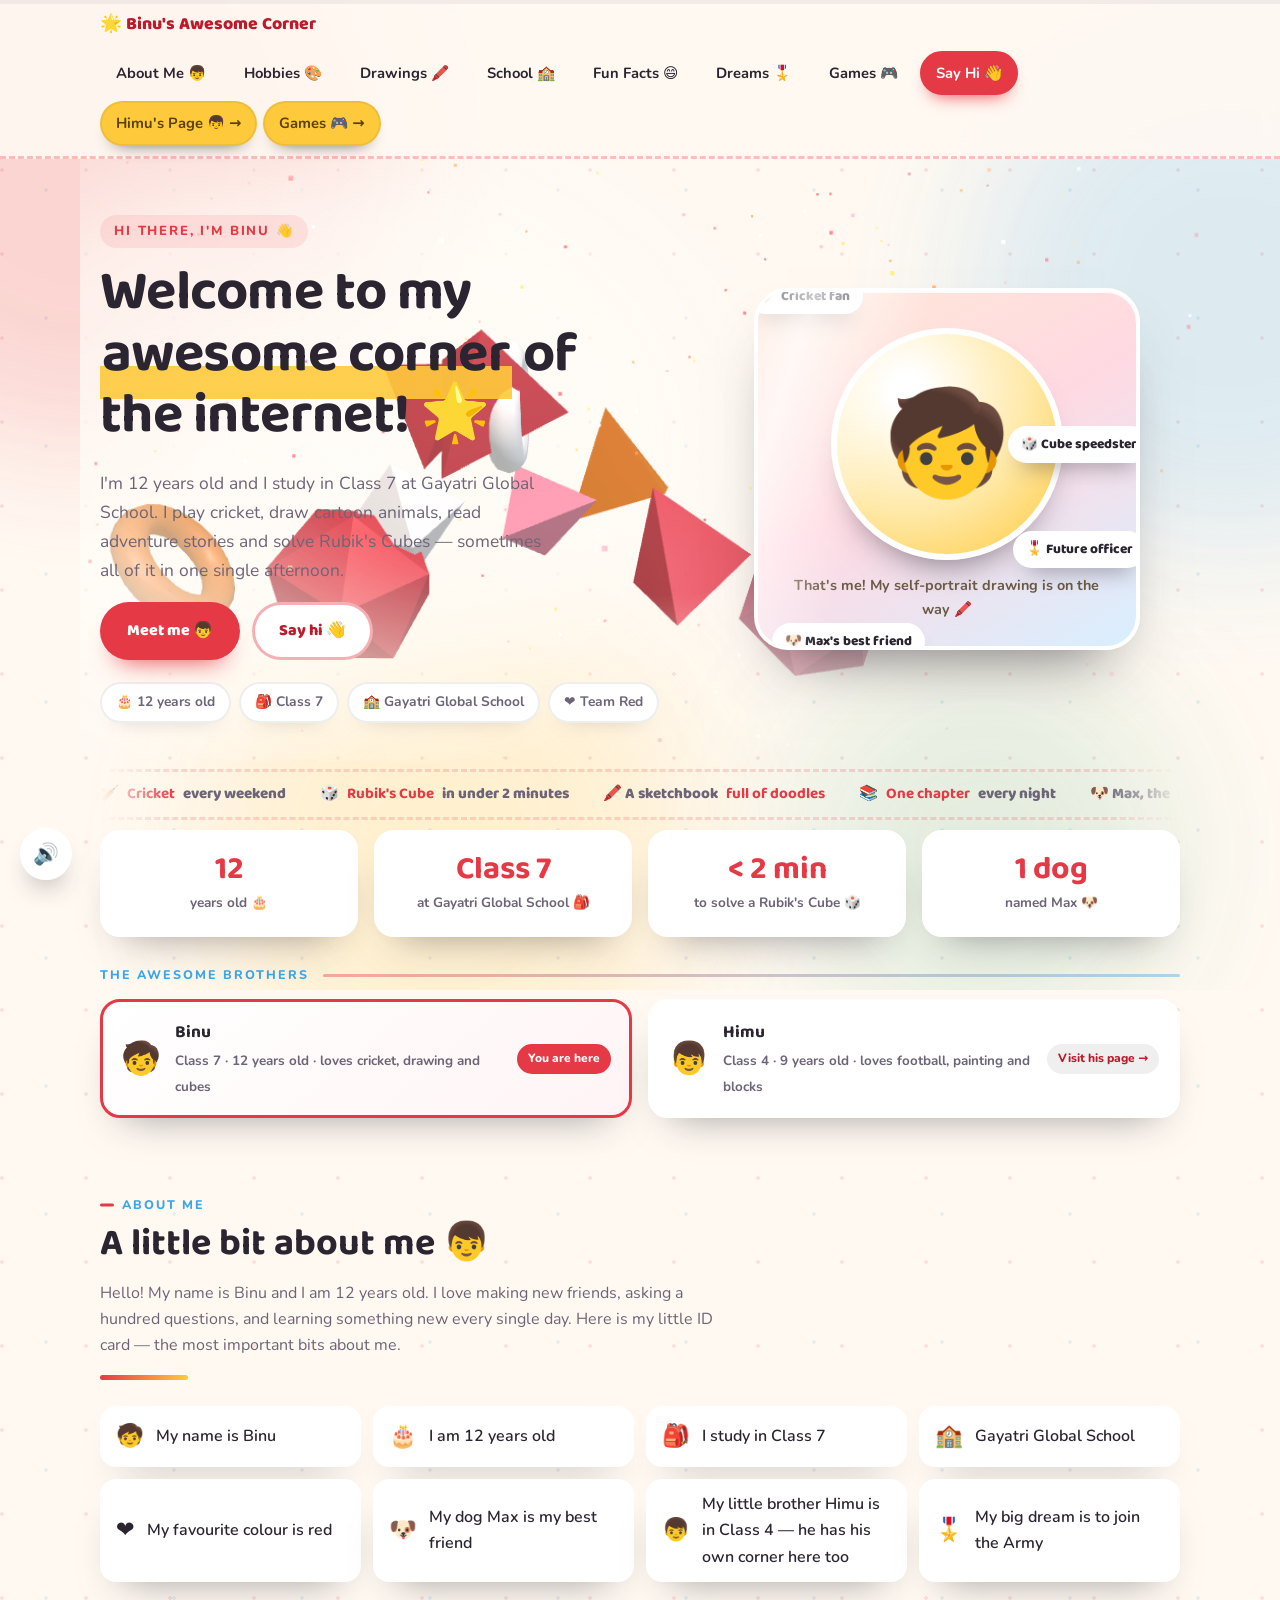
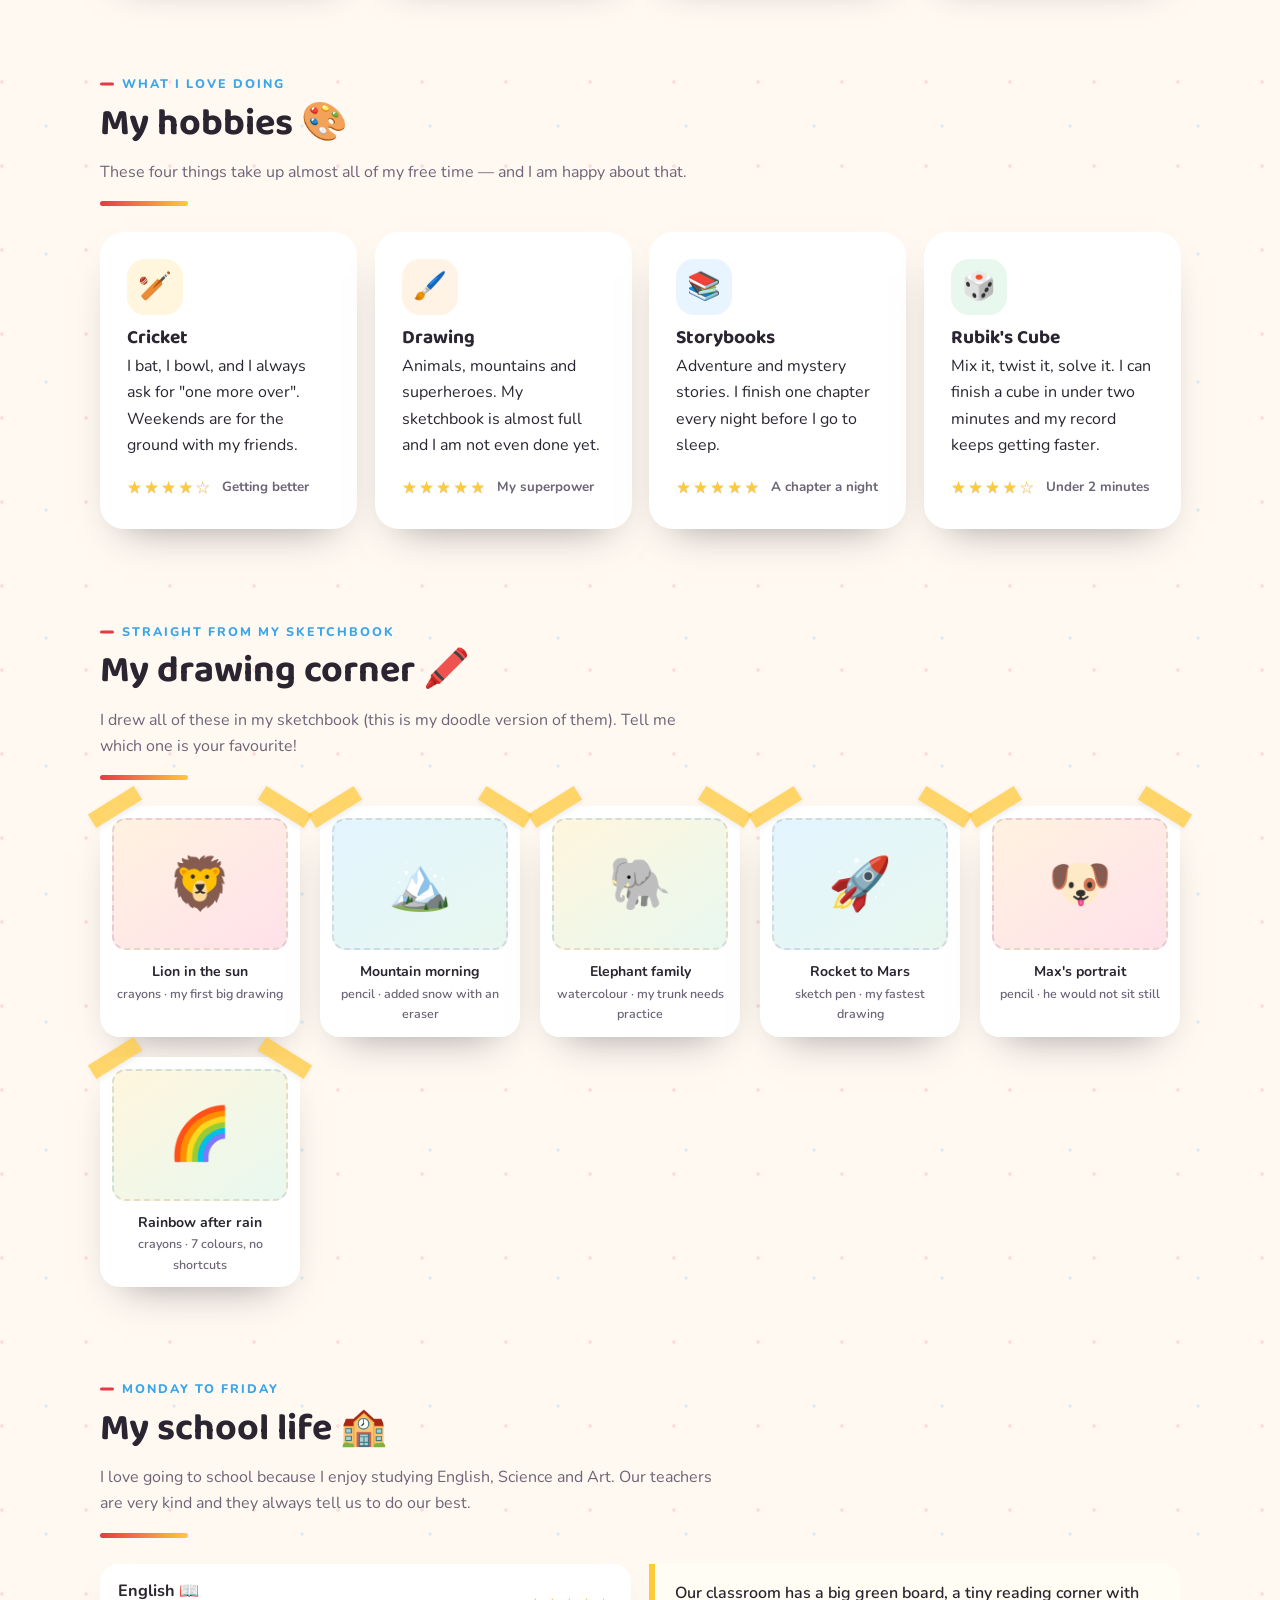
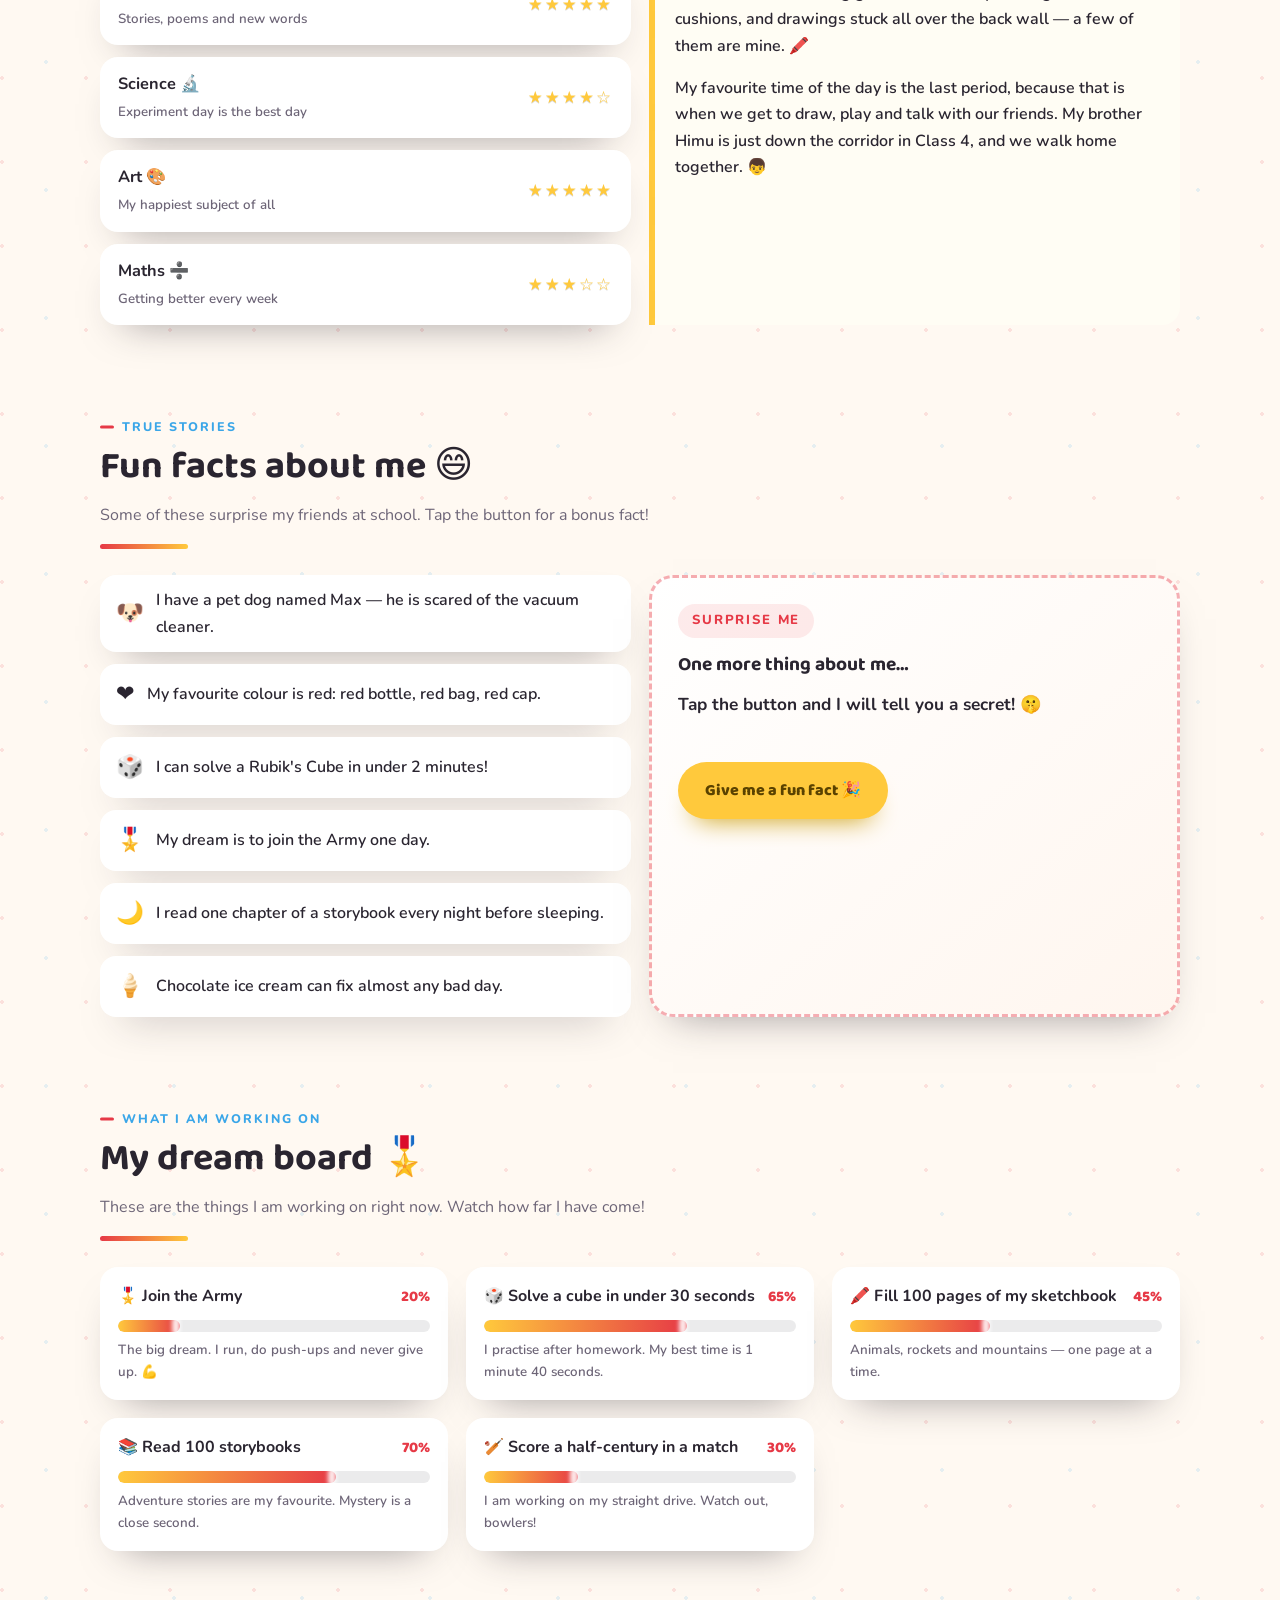
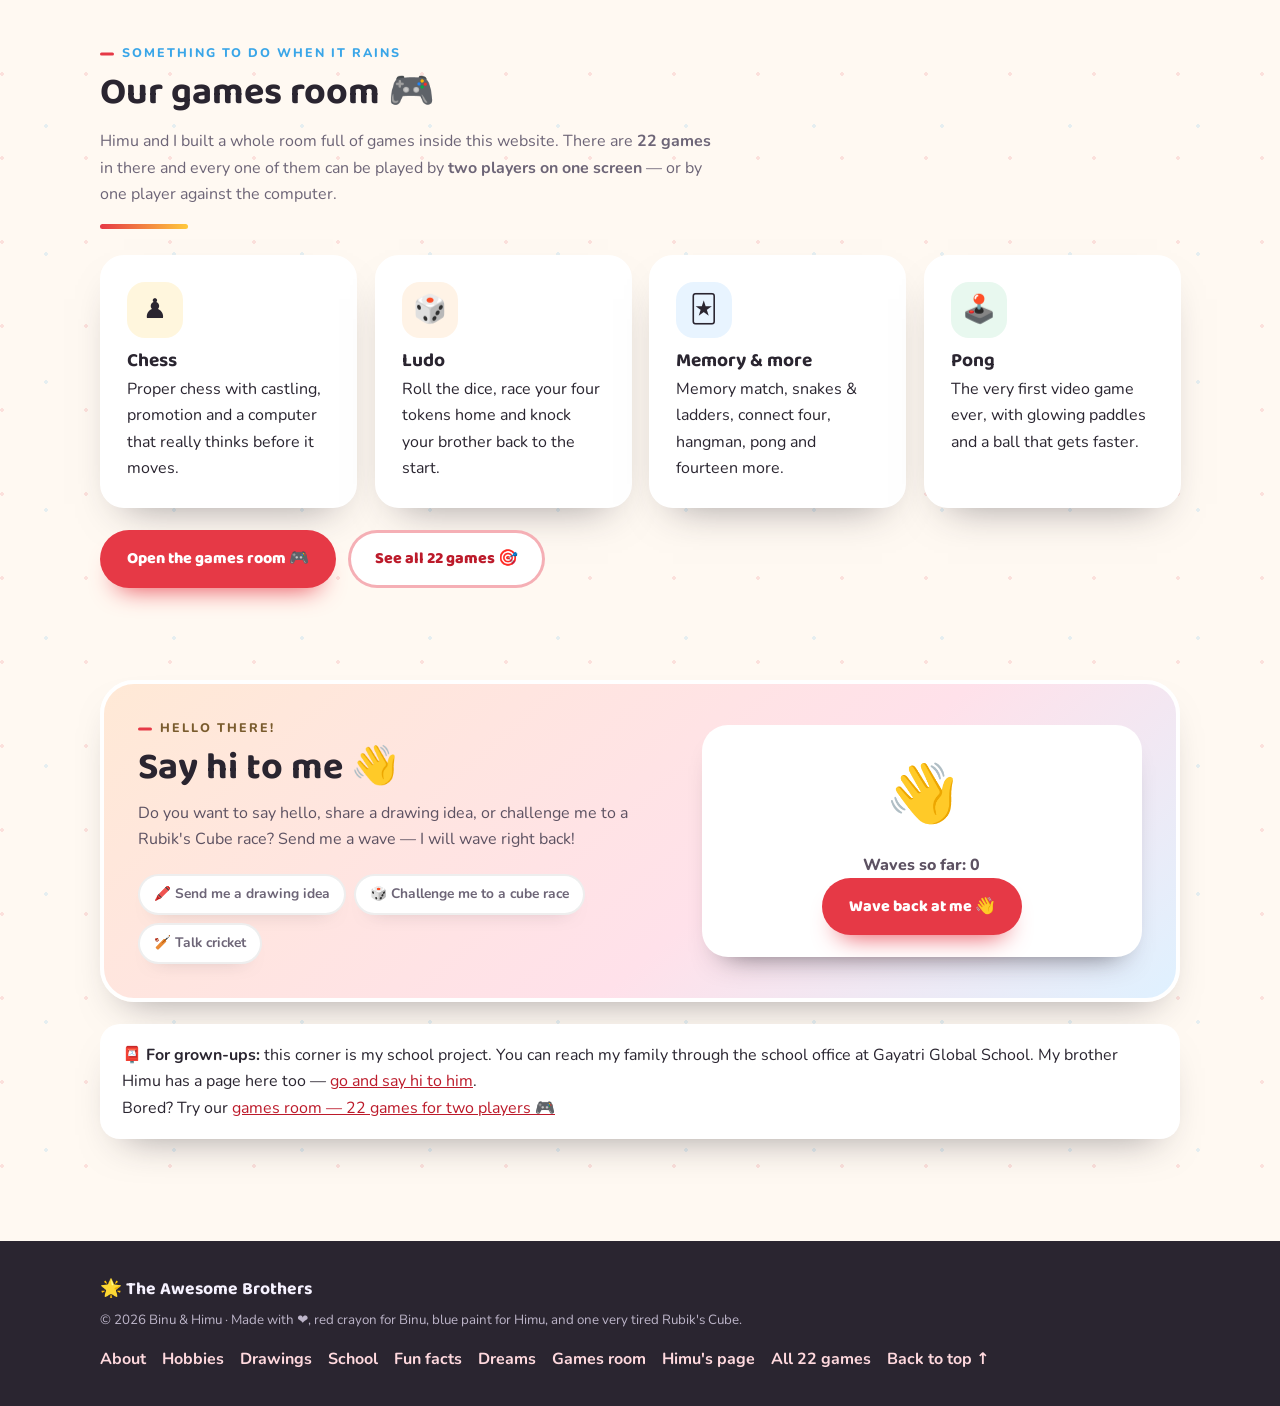
==== commit b1cd0a7a: "Animate every page and give the games room a real feel Add a three.js hero world, a Web Audio sound " ====
--- a/index.html
+++ b/index.html
@@ -14,10 +14,16 @@
 <link rel="preconnect" href="https://fonts.gstatic.com" crossorigin>
 <link href="https://fonts.googleapis.com/css2?family=Baloo+2:wght@600;700;800&family=Nunito:wght@400;600;700;800&display=swap" rel="stylesheet">
 <link rel="stylesheet" href="styles.css">
+<link rel="stylesheet" href="motion.css">
 <script>document.documentElement.classList.add('js');</script>
+<script src="sfx.js" defer></script>
 <script src="site.js" defer></script>
+<script src="fx.js" defer></script>
+<script type="module" src="js/three-scene.js"></script>
 </head>
 <body data-person="binu">
+
+<div class="fx-aurora" aria-hidden="true"><i></i><i></i><i></i><i></i></div>
 
 <a class="skip-link" href="#about">Skip to my page</a>
 
@@ -32,6 +38,7 @@
       <a href="#school">School 🏫</a>
       <a href="#funfacts">Fun Facts 😄</a>
       <a href="#dreams">Dreams 🎖️</a>
+      <a href="#games">Games 🎮</a>
       <a href="#hello">Say Hi 👋</a>
       <a class="page-link" href="himu.html">Himu's Page 👦 →</a>
       <a class="page-link" href="games.html">Games 🎮 →</a>
@@ -43,6 +50,7 @@
 
   <!-- Hero -->
   <section class="wrap hero" aria-labelledby="hero-title">
+    <canvas class="hero-3d" data-scene="red" aria-hidden="true"></canvas>
     <div>
       <span class="kicker">Hi there, I'm Binu 👋</span>
       <h1 id="hero-title">Welcome to my <span class="pop">awesome corner</span> of the internet! 🌟</h1>
@@ -52,8 +60,8 @@
         sometimes all of it in one single afternoon.
       </p>
       <div class="hero-actions">
-        <a class="btn btn-primary" href="#about">Meet me 👦</a>
-        <a class="btn btn-ghost" href="#hello">Say hi 👋</a>
+        <a class="btn btn-primary" href="#about" data-magnet>Meet me 👦</a>
+        <a class="btn btn-ghost" href="#hello" data-magnet>Say hi 👋</a>
       </div>
       <div class="chip-row">
         <span class="chip">🎂 12 years old</span>
@@ -73,9 +81,24 @@
     </figure>
   </section>
 
+  <!-- Marquee -->
+  <section class="wrap" aria-label="What is on this page">
+    <div class="fx-marquee">
+      <div class="fx-marquee-track" data-marquee>
+        <span>🏏 <b>Cricket</b> every weekend</span>
+        <span>🎲 <b>Rubik's Cube</b> in under 2 minutes</span>
+        <span>🖍️ A sketchbook <b>full of doodles</b></span>
+        <span>📚 <b>One chapter</b> every night</span>
+        <span>🐶 Max, the <b>best dog</b> in town</span>
+        <span>🎖️ Dreaming of the <b>Army</b></span>
+        <span>🎮 <b>22 games</b> in our games room</span>
+      </div>
+    </div>
+  </section>
+
   <!-- Stats -->
-  <section class="wrap stats" aria-label="Quick facts about me">
-    <div class="stat"><b>12</b><span>years old 🎂</span></div>
+  <section class="wrap stats stagger" aria-label="Quick facts about me">
+    <div class="stat"><b data-count="12">12</b><span>years old 🎂</span></div>
     <div class="stat"><b>Class 7</b><span>at Gayatri Global School 🎒</span></div>
     <div class="stat"><b>&lt; 2 min</b><span>to solve a Rubik's Cube 🎲</span></div>
     <div class="stat"><b>1 dog</b><span>named Max 🐶</span></div>
@@ -134,7 +157,7 @@
       <h2 id="hobbies-title">My hobbies 🎨</h2>
       <p>These four things take up almost all of my free time — and I am happy about that.</p>
     </div>
-    <div class="grid cols-4">
+    <div class="grid cols-4 stagger">
       <article class="card">
         <div class="card-icon y">🏏</div>
         <h3>Cricket</h3>
@@ -172,7 +195,7 @@
         Tell me which one is your favourite!
       </p>
     </div>
-    <div class="gallery">
+    <div class="gallery stagger">
       <figure class="art">
         <div class="canvas" role="img" aria-label="Doodle of a lion in the sun">🦁</div>
         <figcaption>Lion in the sun <span>crayons · my first big drawing</span></figcaption>
@@ -306,6 +329,45 @@
     </div>
   </section>
 
+  <!-- Games room promo -->
+  <section class="wrap section reveal" id="games" aria-labelledby="games-title">
+    <div class="section-head">
+      <span class="eyebrow">Something to do when it rains</span>
+      <h2 id="games-title">Our games room 🎮</h2>
+      <p>
+        Himu and I built a whole room full of games inside this website.
+        There are <strong>22 games</strong> in there and every one of them can be played by
+        <strong>two players on one screen</strong> — or by one player against the computer.
+      </p>
+    </div>
+    <div class="grid cols-4 stagger">
+      <article class="card">
+        <div class="card-icon y">♟️</div>
+        <h3>Chess</h3>
+        <p>Proper chess with castling, promotion and a computer that really thinks before it moves.</p>
+      </article>
+      <article class="card">
+        <div class="card-icon">🎲</div>
+        <h3>Ludo</h3>
+        <p>Roll the dice, race your four tokens home and knock your brother back to the start.</p>
+      </article>
+      <article class="card">
+        <div class="card-icon b">🃏</div>
+        <h3>Memory &amp; more</h3>
+        <p>Memory match, snakes &amp; ladders, connect four, hangman, pong and fourteen more.</p>
+      </article>
+      <article class="card">
+        <div class="card-icon g">🕹️</div>
+        <h3>Pong</h3>
+        <p>The very first video game ever, with glowing paddles and a ball that gets faster.</p>
+      </article>
+    </div>
+    <div class="hero-actions" style="margin-top:22px">
+      <a class="btn btn-primary" href="games.html" data-magnet>Open the games room 🎮</a>
+      <a class="btn btn-ghost" href="games.html#hub" data-magnet>See all 22 games 🎯</a>
+    </div>
+  </section>
+
   <!-- Say hi -->
   <section class="wrap section reveal" id="hello" aria-labelledby="hello-title">
     <div class="hello">
@@ -356,8 +418,9 @@
       <a href="#school">School</a>
       <a href="#funfacts">Fun facts</a>
       <a href="#dreams">Dreams</a>
+      <a href="#games">Games room</a>
       <a href="himu.html">Himu's page</a>
-      <a href="games.html">Games room</a>
+      <a href="games.html">All 22 games</a>
       <a href="#top">Back to top ↑</a>
     </nav>
   </div>
--- a/motion.css
+++ b/motion.css
@@ -0,0 +1,492 @@
+/* ==========================================================================
+   MOTION & LOOK — the animated layer for the whole website.
+   Loaded last on every page (after styles.css / games.css) so it can add new
+   life and gently upgrade the existing components without touching them.
+   Sections:
+     1. Tokens, aurora backdrop and page transitions
+     2. Scroll progress, cursor aura, sound switch
+     3. Hero: 3D world, entrance choreography, headline shine
+     4. Scroll reveals with stagger
+     5. Cards, tilts and shine sweeps
+     6. Buttons: ripples, shine, magnetism
+     7. Marquee band + section flourishes
+     8. Games room: cards, stage, mode switch, board feel
+     9. Game feedback: pieces, captures, dice, flips, banners
+    10. Motion preferences
+   ========================================================================== */
+
+/* ---------------------------------------------------------------- 1. tokens */
+:root{
+  --fx-ease:cubic-bezier(.22,1,.36,1);
+  --fx-spring:cubic-bezier(.34,1.56,.64,1);
+  --fx-glow:0 0 0 1px rgba(255,255,255,.7), 0 30px 60px -34px rgba(42,37,48,.65);
+}
+
+html{scroll-padding-top:120px}
+
+/* Slow drifting colour clouds behind everything. */
+.fx-aurora{
+  position:fixed;inset:-10vh -10vw;z-index:0;pointer-events:none;overflow:hidden;
+  opacity:.85;
+}
+.fx-aurora i{
+  position:absolute;display:block;border-radius:50%;filter:blur(70px);
+  animation:fxDrift 22s ease-in-out infinite;
+}
+.fx-aurora i:nth-child(1){width:46vw;height:46vw;left:-6vw;top:-6vh;background:rgba(230,57,70,.22)}
+.fx-aurora i:nth-child(2){width:40vw;height:40vw;right:-6vw;top:14vh;background:rgba(58,166,232,.2);animation-delay:-6s}
+.fx-aurora i:nth-child(3){width:38vw;height:38vw;left:26vw;bottom:-12vh;background:rgba(255,201,60,.22);animation-delay:-12s}
+.fx-aurora i:nth-child(4){width:30vw;height:30vw;right:18vw;bottom:-6vh;background:rgba(63,169,110,.16);animation-delay:-17s}
+body[data-person="himu"] .fx-aurora i:nth-child(1){background:rgba(47,127,209,.24)}
+body[data-person="himu"] .fx-aurora i:nth-child(3){background:rgba(53,208,192,.2)}
+
+@keyframes fxDrift{
+  0%,100%{transform:translate3d(0,0,0) scale(1)}
+  33%{transform:translate3d(6vw,-4vh,0) scale(1.12)}
+  66%{transform:translate3d(-5vw,5vh,0) scale(.94)}
+}
+
+main,.site-footer{position:relative;z-index:1}
+
+/* Page-to-page soft fade. */
+.fx-leaving body,body.fx-leaving{opacity:0;transform:translateY(-6px) scale(.995)}
+body{transition:opacity .22s ease, transform .22s ease}
+body.fx-enter{animation:fxPageIn .5s var(--fx-ease) both}
+@keyframes fxPageIn{from{opacity:0;transform:translateY(10px)}to{opacity:1;transform:none}}
+
+/* --------------------------------------------------- 2. progress + controls */
+.fx-progress{
+  position:fixed;top:0;left:0;right:0;height:4px;z-index:80;pointer-events:none;
+  background:rgba(42,37,48,.06);
+}
+.fx-progress i{
+  display:block;height:100%;width:100%;transform-origin:0 50%;transform:scaleX(0);
+  background:linear-gradient(90deg,var(--yellow),var(--red) 45%,var(--blue));
+  box-shadow:0 0 14px rgba(230,57,70,.55);
+}
+
+.fx-aura{
+  position:fixed;top:0;left:0;width:320px;height:320px;border-radius:50%;
+  z-index:70;pointer-events:none;opacity:0;
+  background:radial-gradient(circle, rgba(255,201,60,.5), rgba(230,57,70,.22) 45%, transparent 70%);
+  transition:opacity .4s ease, width .3s ease, height .3s ease;
+  mix-blend-mode:multiply;
+}
+.fx-aura-on{opacity:.55}
+.fx-aura-pop{width:400px;height:400px}
+
+.fx-sound{
+  position:fixed;left:20px;bottom:20px;z-index:75;
+  width:52px;height:52px;border-radius:50%;border:3px solid #fff;
+  background:#fff;font-size:1.3rem;cursor:pointer;
+  box-shadow:0 16px 28px -16px rgba(42,37,48,.85);
+  transition:transform .2s var(--fx-spring), background .2s ease;
+}
+.fx-sound:hover{transform:translateY(-3px) scale(1.06)}
+.fx-sound.is-off{background:#f2eef6;opacity:.85}
+/* sfx.js also flags the whole document, so the muted look holds even before the
+   button repaints. */
+html.sfx-off .fx-sound{background:#f2eef6;opacity:.85}
+@media (max-width:620px){.fx-sound{left:14px;bottom:14px;width:46px;height:46px;font-size:1.1rem}}
+
+/* Sticky header shrinks a touch once you scroll. */
+.site-header{transition:padding .3s ease, box-shadow .3s ease}
+.header-inner{transition:padding .3s var(--fx-ease)}
+.site-header.fx-compact{box-shadow:0 14px 30px -24px rgba(42,37,48,.9)}
+.site-header.fx-compact .header-inner{padding-block:5px}
+.site-header.fx-compact .brand{font-size:1rem}
+
+/* ------------------------------------------------------------ 3. the hero */
+.fx-hero{position:relative;isolation:isolate}
+.fx-hero > *{position:relative;z-index:1}
+
+/* Hidden until three.js has actually taken it over, so the page is safe
+   even with JavaScript switched off. */
+canvas.hero-3d{display:none}
+/* Sizing is explicit (not auto) so three.js can put its drawing buffer behind
+   the same box the CSS gives the canvas. */
+html.has-3d canvas.hero-3d{
+  display:block;position:absolute;top:-24px;left:-10px;
+  width:calc(100% + 20px);height:calc(100% + 24px);z-index:0;
+  pointer-events:none;opacity:.85;
+  -webkit-mask-image:radial-gradient(75% 70% at 50% 42%, #000 45%, transparent 92%);
+  mask-image:radial-gradient(75% 70% at 50% 42%, #000 45%, transparent 92%);
+}
+html.has-3d canvas.hero-3d.fx-3d-off{display:none}
+
+/* Soft cream behind the headline so the 3D world never fights the text. */
+.fx-hero::before{
+  content:'';position:absolute;inset:0;z-index:0;pointer-events:none;
+  background:radial-gradient(58% 78% at 20% 46%, rgba(255,252,247,.94) 0%, rgba(255,252,247,.66) 48%, rgba(255,252,247,0) 78%);
+}
+.no-3d .fx-hero::before{display:none}
+
+/* Hero entrance: each child rises in turn.
+   fill-mode is 'backwards' on purpose — once an item has finished animating it
+   drops back to its own styles, so pointer tilt on the art panel still works. */
+.fx .fx-hero > * > *{opacity:0;transform:translateY(16px)}
+.fx.fx-ready .fx-hero > * > *{animation:fxRise .72s var(--fx-ease) backwards}
+.fx.fx-ready .fx-hero > * > *:nth-child(1){animation-delay:.04s}
+.fx.fx-ready .fx-hero > * > *:nth-child(2){animation-delay:.12s}
+.fx.fx-ready .fx-hero > * > *:nth-child(3){animation-delay:.2s}
+.fx.fx-ready .fx-hero > * > *:nth-child(4){animation-delay:.28s}
+.fx.fx-ready .fx-hero > * > *:nth-child(5){animation-delay:.36s}
+.fx.fx-ready .fx-hero > * > *:nth-child(6){animation-delay:.44s}
+@keyframes fxRise{from{opacity:0;transform:translateY(18px)}to{opacity:1;transform:none}}
+.fx.fx-settled .fx-hero > * > *{opacity:1;transform:none}
+
+/* Hero art panel: a glassier card with a slow shine. */
+.fx-hero .hero-art,.fx-hero .games-hero-art{
+  position:relative;overflow:hidden;
+  box-shadow:0 34px 60px -34px rgba(42,37,48,.7), inset 0 1px 0 rgba(255,255,255,.9);
+}
+.fx-hero .hero-art::after,.fx-hero .games-hero-art::after{
+  content:'';position:absolute;top:-60%;left:-30%;width:60%;height:220%;
+  background:linear-gradient(90deg,transparent,rgba(255,255,255,.75),transparent);
+  transform:rotate(18deg);animation:fxSheen 6.5s ease-in-out infinite;
+}
+@keyframes fxSheen{0%{left:-40%}55%,100%{left:130%}}
+
+/* The highlight behind a word in the headline gets a soft breathing glow. */
+.pop{transition:background-size .5s ease}
+.fx .pop{background-size:100% 100%;animation:fxPopPulse 4s ease-in-out infinite}
+@keyframes fxPopPulse{0%,100%{background-size:100% 100%}50%{background-size:100% 118%}}
+
+/* Floating stickers drift a little more playfully on their own timings. */
+.sticker{animation-duration:5.2s}
+.sticker.s2{animation-duration:6.1s}
+.sticker.s3{animation-duration:4.6s}
+.sticker.s4{animation-duration:5.8s}
+
+/* Dream bars keep their 1.3s growth; add a glow tip. */
+.dream-bar{position:relative}
+.dream-bar i{position:relative}
+.dream-bar i::after{
+  content:'';position:absolute;right:0;top:-3px;bottom:-3px;width:8px;border-radius:999px;
+  background:rgba(255,255,255,.9);filter:blur(2px);
+}
+
+/* ------------------------------------------------------- 4. scroll reveals */
+.fx .reveal{opacity:0;transform:translateY(26px)}
+.fx .reveal.in{
+  opacity:1;transform:none;
+  transition:opacity .7s var(--fx-ease), transform .7s var(--fx-ease);
+  transition-delay:calc(var(--i,0) * 60ms);
+}
+.fx .stagger > *{opacity:0;transform:translateY(22px)}
+.fx .stagger > *.in{
+  opacity:1;transform:none;
+  transition:opacity .62s var(--fx-ease), transform .62s var(--fx-ease);
+  transition-delay:calc(var(--i,0) * 80ms);
+}
+/* Every section eyebrow gets a little marker. */
+.eyebrow{position:relative;padding-left:22px}
+.eyebrow::before{
+  content:'';position:absolute;left:0;top:50%;width:14px;height:3px;border-radius:999px;
+  background:var(--red);transform:translateY(-50%);
+}
+body[data-person="himu"] .eyebrow::before{background:var(--red)}
+
+/* Stat numbers are big and count themselves up. */
+.stat{transition:transform .28s var(--fx-spring), box-shadow .28s ease}
+.stat:hover{transform:translateY(-5px) scale(1.02);box-shadow:var(--fx-glow)}
+.stat b{font-size:clamp(1.5rem,3.4vw,2rem)}
+
+/* --------------------------------------------------------- 5. cards + tilt */
+.fx-tilt{will-change:transform;transition:box-shadow .3s ease}
+.card.fx-tilt,.game-card.fx-tilt,.sib.fx-tilt{transition:box-shadow .3s ease}
+/* overflow:hidden keeps the pointer shine and ripples inside each card.
+   The gallery doodles are left out on purpose — their washi tape sits outside
+   the box and would be clipped away. */
+.card,.game-card,.sib,.facts li,.dream,.subject{position:relative;overflow:hidden}
+.card::after,.game-card::after,.sib::after,.dream::after{
+  content:'';position:absolute;inset:0;border-radius:inherit;pointer-events:none;
+  background:radial-gradient(220px circle at var(--mx,50%) var(--my,50%), rgba(255,255,255,.65), transparent 65%);
+  opacity:0;transition:opacity .3s ease;
+}
+.card:hover::after,.game-card:hover::after,.sib:hover::after,.dream:hover::after{opacity:1}
+.card:hover,.facts li:hover,.dream:hover{box-shadow:var(--fx-glow)}
+.card-icon{transition:transform .35s var(--fx-spring), background .3s ease}
+.card:hover .card-icon{transform:translateY(-4px) rotate(-7deg) scale(1.08)}
+
+/* Gallery doodles come alive when you hover them. */
+.art .canvas{transition:transform .4s var(--fx-spring)}
+.art:hover .canvas{transform:scale(1.06) rotate(-1.5deg)}
+.art:hover::before,.art:hover::after{background:rgba(255,201,60,.95)}
+
+.facts li{transition:transform .25s var(--fx-ease), box-shadow .25s ease}
+.facts li:hover{transform:translateX(6px)}
+.facts .emoji{transition:transform .3s var(--fx-spring)}
+.facts li:hover .emoji{transform:scale(1.25) rotate(-8deg)}
+
+.subject{transition:transform .25s var(--fx-ease), box-shadow .25s ease}
+.subject:hover{transform:translateY(-3px);box-shadow:0 20px 34px -26px rgba(42,37,48,.9)}
+.stars{display:inline-block;transition:transform .3s var(--fx-spring), filter .3s ease}
+.subject:hover .stars,.card:hover .stars{transform:scale(1.08);filter:drop-shadow(0 3px 6px rgba(201,154,0,.5))}
+
+/* Keeps the "now typing" fact lively. */
+.pop-anim{animation:fxPop .4s var(--fx-spring)}
+@keyframes fxPop{from{transform:scale(.9);opacity:.2}60%{transform:scale(1.03)}to{transform:scale(1);opacity:1}}
+
+/* ------------------------------------------------------------- 6. buttons */
+.btn,.gk-btn{position:relative;overflow:hidden;isolation:isolate}
+.btn::before,.gk-btn::before{
+  content:'';position:absolute;top:0;bottom:0;left:-70%;width:45%;z-index:-1;
+  background:linear-gradient(90deg,transparent,rgba(255,255,255,.55),transparent);
+  transform:skewX(-18deg);
+}
+.btn:hover::before,.gk-btn:hover::before{animation:fxSweep .7s ease}
+@keyframes fxSweep{to{left:130%}}
+
+.fx-ripple{
+  position:absolute;border-radius:50%;pointer-events:none;
+  background:radial-gradient(circle, rgba(255,255,255,.85), rgba(255,255,255,0) 70%);
+  transform:scale(.2);opacity:.9;animation:fxRipple .6s ease-out forwards;
+  mix-blend-mode:screen;
+}
+@keyframes fxRipple{to{transform:scale(1);opacity:0}}
+
+.btn:active,.gk-btn:active{transform:scale(.97)}
+
+/* -------------------------------------------------------------- 7. marquee */
+.fx-marquee{
+  display:flex;overflow:hidden;margin:8px 0 4px;padding-block:10px;
+  border-block:3px dashed rgba(230,57,70,.18);
+  -webkit-mask-image:linear-gradient(90deg,transparent,#000 7%,#000 93%,transparent);
+  mask-image:linear-gradient(90deg,transparent,#000 7%,#000 93%,transparent);
+}
+.fx-marquee-track{
+  display:flex;flex:none;align-items:center;gap:34px;padding-right:34px;
+  animation:fxSlide 30s linear infinite;
+}
+.fx-marquee:hover .fx-marquee-track{animation-play-state:paused}
+.fx-marquee-track span{
+  font-family:var(--font-head);font-weight:800;font-size:.95rem;color:var(--muted);
+  white-space:nowrap;display:inline-flex;align-items:center;gap:8px;
+}
+.fx-marquee-track b{color:var(--red)}
+body[data-person="himu"] .fx-marquee-track b{color:var(--red-dark)}
+@keyframes fxSlide{to{transform:translateX(-100%)}}
+
+/* Section heads get a soft coloured hairline. */
+.section-head{position:relative}
+.section-head::after{
+  content:'';display:block;width:88px;height:5px;border-radius:999px;margin-top:16px;
+  background:linear-gradient(90deg,var(--red),var(--yellow));
+}
+
+/* ============================================================ 8. GAMES ROOM */
+
+/* The games hero keeps the same 3D world but a slightly stronger card. */
+.games-hero{position:relative}
+.games-hero .smiley{filter:drop-shadow(0 12px 18px rgba(42,37,48,.25))}
+
+.game-grid{gap:20px}
+.game-card{
+  border-radius:26px;
+  background:linear-gradient(160deg,#fff,#fffdf9);
+  transition:transform .3s var(--fx-ease), box-shadow .3s ease, border-color .3s ease;
+  transform-style:preserve-3d;
+}
+.game-card:hover{box-shadow:0 34px 54px -30px rgba(42,37,48,.75), 0 0 0 3px rgba(230,57,70,.16)}
+.game-card .game-emoji{
+  transition:transform .4s var(--fx-spring), background .3s ease;
+  background:linear-gradient(140deg,#fff3e6,#e8f4ff);
+}
+.game-card:hover .game-emoji{transform:rotate(-8deg) scale(1.12)}
+.game-card[data-id="chess"] .game-emoji{background:linear-gradient(140deg,#f7efe4,#e9dcc8)}
+.game-card[data-id="ludo"] .game-emoji{background:linear-gradient(140deg,#ffe6ea,#fff3d6)}
+.game-card[data-id="pong"] .game-emoji{background:linear-gradient(140deg,#e6f0ff,#101a2b);color:#fff}
+.game-card .game-tag{transition:background .3s ease, color .3s ease, transform .3s var(--fx-spring)}
+.game-card:hover .game-tag{transform:translateY(-2px)}
+
+/* Cards fade in as a group when the list is drawn. */
+.game-card{animation:fxCardIn .5s var(--fx-ease) backwards;animation-delay:calc(var(--i,0) * 45ms)}
+@keyframes fxCardIn{from{opacity:0;transform:translateY(18px) scale(.97)}to{opacity:1;transform:none}}
+
+/* The game screen slides up when it opens. */
+.fx-stage-in .stage-head{animation:fxRise .45s var(--fx-ease) both}
+.fx-stage-in .gk-status{animation:fxRise .5s var(--fx-ease) .05s both}
+.fx-stage-in .gk-root{animation:fxStageIn .55s var(--fx-ease) .1s both}
+@keyframes fxStageIn{from{opacity:0;transform:translateY(22px) scale(.985)}to{opacity:1;transform:none}}
+
+.stage-head{
+  background:linear-gradient(120deg,#fff,#fffaf4);
+  border:3px solid #fff;
+}
+.gk-mode-btn{transition:color .25s ease, transform .2s var(--fx-spring)}
+.gk-mode-btn:hover{color:var(--ink)}
+
+/* A sliding thumb behind the 2-Players / vs-Computer switch. polish.js measures
+   the active button and positions the thumb, so the two labels can be any length. */
+.fx-sport-switch{position:relative}
+.fx-sport-thumb{
+  position:absolute;top:4px;left:0;height:calc(100% - 8px);width:50%;
+  border-radius:999px;background:#fff;pointer-events:none;
+  box-shadow:0 6px 14px -10px rgba(0,0,0,.7);
+  transition:transform .34s var(--fx-spring), width .34s var(--fx-spring);
+}
+.fx-sport-switch .gk-mode-btn{position:relative;z-index:1}
+.fx-sport-switch .gk-mode-on{background:transparent;box-shadow:none}
+
+.gk-filter{transition:transform .22s var(--fx-spring), background .25s ease, color .25s ease}
+.gk-filter-on{box-shadow:0 14px 22px -16px var(--red)}
+
+/* Boards sit on a felt table. */
+.gk-root{
+  background:
+    radial-gradient(120% 90% at 50% 0%, #ffffff 40%, #fdf7f1 100%);
+  border:3px solid #fff;
+}
+.gk-root .gk-grid{border-radius:14px}
+
+/* The status line flashes whenever it changes. */
+.gk-status{transition:transform .25s var(--fx-spring), background .3s ease}
+.gk-status.fx-flash{animation:fxFlash .6s ease}
+@keyframes fxFlash{
+  0%{background:#fff0c8;transform:scale(1.015)}
+  100%{background:#fff6dd;transform:scale(1)}
+}
+
+/* -------------------------------------------------- 9. in-game feedback */
+@keyframes fxPopPiece{
+  0%{transform:scale(.2) rotate(-18deg);opacity:0}
+  62%{transform:scale(1.18) rotate(4deg);opacity:1}
+  100%{transform:scale(1) rotate(0)}
+}
+@keyframes fxDrop{from{transform:translateY(-42px) scale(.85);opacity:0}to{transform:none;opacity:1}}
+@keyframes fxGone{0%{transform:scale(1)}45%{transform:scale(1.35) rotate(12deg)}100%{transform:scale(0);opacity:0}}
+@keyframes fxShake{0%,100%{transform:translateX(0)}18%{transform:translateX(-7px) rotate(-3deg)}38%{transform:translateX(6px) rotate(3deg)}58%{transform:translateX(-4px)}78%{transform:translateX(3px)}}
+@keyframes fxGlowPulse{0%,100%{box-shadow:inset 0 0 0 4px var(--yellow)}50%{box-shadow:inset 0 0 0 6px var(--yellow), 0 0 22px rgba(255,201,60,.7)}}
+@keyframes fxHintPulse{0%,100%{transform:scale(1);opacity:.85}50%{transform:scale(1.09);opacity:1}}
+@keyframes fxRoll{0%{transform:rotate(0) scale(1)}25%{transform:rotate(-24deg) scale(1.22)}50%{transform:rotate(20deg) scale(1.08)}75%{transform:rotate(-10deg) scale(1.16)}100%{transform:rotate(0) scale(1)}}
+@keyframes fxFlipUp{0%{transform:perspective(700px) rotateY(-88deg) scale(.9)}70%{transform:perspective(700px) rotateY(8deg)}100%{transform:perspective(700px) rotateY(0) scale(1)}}
+@keyframes fxWinPulse{0%{transform:scale(1)}40%{transform:scale(1.12) rotate(3deg)}70%{transform:scale(1.04) rotate(-2deg)}100%{transform:scale(1)}}
+@keyframes fxCrown{0%{transform:translateY(0) scale(1)}35%{transform:translateY(-16px) scale(1.3)}70%{transform:translateY(0) scale(1.06)}100%{transform:translateY(0) scale(1)}}
+@keyframes fxBannerIn{0%{opacity:0;transform:translateY(26px) scale(.94)}60%{opacity:1;transform:translateY(-4px) scale(1.02)}100%{opacity:1;transform:none}}
+@keyframes fxGlint{0%,100%{filter:brightness(1)}50%{filter:brightness(1.5) drop-shadow(0 0 8px rgba(255,201,60,.9))}}
+
+.fx-pop{animation:fxPop .5s var(--fx-spring)}
+.fx-shake{animation:fxShake .5s ease}
+.fx-glow{animation:fxGlowPulse 1.1s ease-in-out 2}
+.fx-hint{animation:fxHintPulse 1.15s ease-in-out infinite}
+.fx-roll{animation:fxRoll .55s var(--fx-spring)}
+.fx-flip-up{animation:fxFlipUp .45s var(--fx-ease)}
+.fx-win{animation:fxWinPulse .8s var(--fx-spring) 2}
+.fx-crown{animation:fxCrown .7s var(--fx-spring)}
+.fx-glint{animation:fxGlint .8s ease 2}
+.fx-place .gk-chk,.fx-place .gk-taint{animation:none}
+.fx-place{animation:fxPopPiece .42s var(--fx-spring)}
+.fx-drop{animation:fxDrop .38s var(--fx-ease)}
+.fx-capture{animation:fxShake .4s ease}
+.fx-gone{animation:fxGone .35s ease forwards}
+.fx-piece-in{animation:fxPopPiece .45s var(--fx-spring)}
+.fx-flash{animation:fxFlash .6s ease}
+
+/* Chess / checkers / reversi pieces get real depth and shadow. */
+.gk-sq{transition:transform .18s var(--fx-ease), filter .2s ease, background .2s ease}
+.gk-chess,.gk-checkers,.gk-reversi{
+  box-shadow:0 30px 50px -26px rgba(42,37,48,.85), 0 0 0 5px #fff;
+  background:#fff;
+}
+.gk-chess .gk-chk,.gk-checkers .gk-chk{
+  filter:drop-shadow(0 3px 3px rgba(0,0,0,.35));
+  transition:transform .2s var(--fx-spring);
+}
+.gk-chess .gk-sq:hover .gk-chk{transform:translateY(-3px) scale(1.06)}
+.gk-can-go::after{transition:transform .2s var(--fx-spring);animation:fxHintPulse 1.2s ease-in-out infinite}
+.gk-can-take{animation:fxGlowPulse 1.1s ease-in-out infinite}
+.gk-disc{transition:transform .45s var(--fx-ease), background .3s ease}
+.gk-reversi .gk-cell:hover .gk-disc{transform:scale(1.04)}
+
+/* Ludo: tokens slide between squares, dice tumbles, safe stars twinkle. */
+.gk-token{transition:left .3s var(--fx-ease), top .3s var(--fx-ease), transform .25s var(--fx-spring)}
+.gk-token-move{animation:fxHintPulse 1.05s ease-in-out infinite}
+.gk-ludo{border:5px solid #fff;box-shadow:0 30px 50px -26px rgba(42,37,48,.85)}
+.gk-dice{display:inline-block;filter:drop-shadow(0 4px 6px rgba(42,37,48,.3))}
+.gk-ludo-safe::after{
+  content:'★';position:absolute;inset:0;display:grid;place-items:center;
+  font-size:9px;opacity:.55;animation:fxGlint 3s ease-in-out infinite;
+}
+.gk-ludo-cell{position:relative}
+
+/* Memory: a proper 3D card flip. */
+.gk-mem-card{
+  transform-style:preserve-3d;
+  transition:transform .35s var(--fx-ease), background .3s ease, box-shadow .3s ease;
+}
+.gk-mem-card:hover{transform:translateY(-4px) scale(1.03)}
+.gk-mem-card.gk-matched{
+  animation:fxWinPulse .7s var(--fx-spring);
+  box-shadow:0 0 0 4px rgba(63,169,110,.5);
+}
+
+/* Connect four discs drop in; tic-tac-toe letters bounce. */
+.gk-c4-cell{transition:background .3s ease, transform .25s var(--fx-spring)}
+.gk-c4-cell.gk-p1,.gk-c4-cell.gk-p2{box-shadow:inset 0 -4px 10px -4px rgba(0,0,0,.35)}
+.gk-ttt-cell{transition:transform .25s var(--fx-spring), background .3s ease}
+.gk-ttt-cell:hover{transform:translateY(-3px)}
+.gk-ttt-cell.gk-X,.gk-ttt-cell.gk-O{animation:fxPopPiece .38s var(--fx-spring)}
+.gk-ttt-cell.gk-win{animation:fxWinPulse .8s var(--fx-spring) 3}
+
+/* Simon pads, RPS hands, reaction pads and battleship all get a wobble. */
+.gk-pad{transition:transform .12s ease, box-shadow .18s ease, filter .2s ease}
+.gk-pad:hover{filter:brightness(1.06)}
+.gk-pad.gk-lit{animation:fxWinPulse .5s var(--fx-spring)}
+.gk-hand{transition:transform .3s var(--fx-spring), filter .3s ease}
+.gk-rps-btn:hover ~ .gk-hands .gk-hand{transform:translateY(-6px) scale(1.1)}
+.gk-rpad{transition:background .25s ease, transform .15s ease, box-shadow .25s ease}
+.gk-arena.gk-go .gk-rpad{box-shadow:0 0 0 4px rgba(63,169,110,.5), 0 24px 40px -26px rgba(63,169,110,.9);animation:fxHintPulse 1s ease-in-out infinite}
+.gk-arena.gk-done .gk-rpad{animation:fxWinPulse .6s var(--fx-spring)}
+.gk-bs-cell,.gk-hex-cell,.gk-pit,.gk-mm-color,.gk-key,.gk-padbtn{transition:transform .2s var(--fx-spring), background .25s ease, box-shadow .25s ease}
+.gk-bs-cell:hover,.gk-hex-cell:hover,.gk-mm-color:hover,.gk-key:hover{transform:translateY(-3px)}
+.gk-pit-live{animation:fxHintPulse 1.3s ease-in-out infinite}
+.gk-boom{animation:fxShake .45s ease}
+.gk-mine-hit{animation:fxShake .5s ease}
+.gk-snakecell{position:relative}
+.gk-mpoint{transition:transform .3s var(--fx-spring)}
+.gk-mp-take{animation:fxHintPulse 1.1s ease-in-out infinite}
+.gk-word{transition:letter-spacing .3s ease}
+.gk-scramble{animation:fxGlint 2.4s ease-in-out infinite}
+
+/* Reaction duel pads while a round is live. */
+.gk-live{box-shadow:0 0 0 4px rgba(230,57,70,.35)}
+.gk-arena.gk-go .gk-rpad.gk-live{animation:fxHintPulse 1s ease-in-out infinite}
+
+/* Ludo's four starting yards. */
+.gk-ludo-yard{border-radius:6px;box-shadow:inset 0 0 0 2px rgba(42,37,48,.08)}
+
+/* Cover screen for "pass the device" games. */
+.gk-cover{backdrop-filter:blur(4px);animation:fxCardIn .4s var(--fx-ease)}
+.gk-cover-card{animation:fxBannerIn .45s var(--fx-spring)}
+
+/* Pong gets a glow and a soft vignette frame. */
+.gk-canvas{
+  box-shadow:0 0 0 4px #fff, 0 30px 54px -28px rgba(16,26,43,.95), inset 0 0 60px rgba(58,166,232,.25);
+  background:radial-gradient(120% 100% at 50% 0%, #16233b, #0b1322 70%);
+}
+.gk-padbtn{transition:transform .15s var(--fx-spring), background .2s ease}
+.gk-padbtn:active{transform:scale(.94)}
+
+/* The winner banner rolls in with a trophy. */
+.gk-result{
+  background:linear-gradient(140deg,#fff,#fff7ef);
+  border-style:solid;border-width:3px;border-color:rgba(230,57,70,.35);
+  box-shadow:0 30px 54px -30px rgba(230,57,70,.85);
+}
+.gk-result.fx-banner-in{animation:fxBannerIn .6s var(--fx-spring)}
+.gk-result p{display:flex;align-items:center;justify-content:center;gap:10px}
+.gk-result p::before{content:'🏆';font-size:1.4rem;animation:fxCrown 1.4s var(--fx-spring) infinite}
+
+.gk-rules{transition:box-shadow .3s ease}
+.gk-rules[open]{box-shadow:inset 0 0 0 2px rgba(58,166,232,.25)}
+
+/* ------------------------------------------------ 10. motion preferences */
+@media (prefers-reduced-motion: reduce){
+  .fx-aurora{display:none}
+  .fx-aura,.fx-progress{display:none}
+  canvas.hero-3d{display:none}
+  .fx .fx-hero > * > *{opacity:1;transform:none}
+  .fx .reveal,.fx .stagger > *{opacity:1;transform:none}
+  .fx-marquee-track{animation:none}
+}
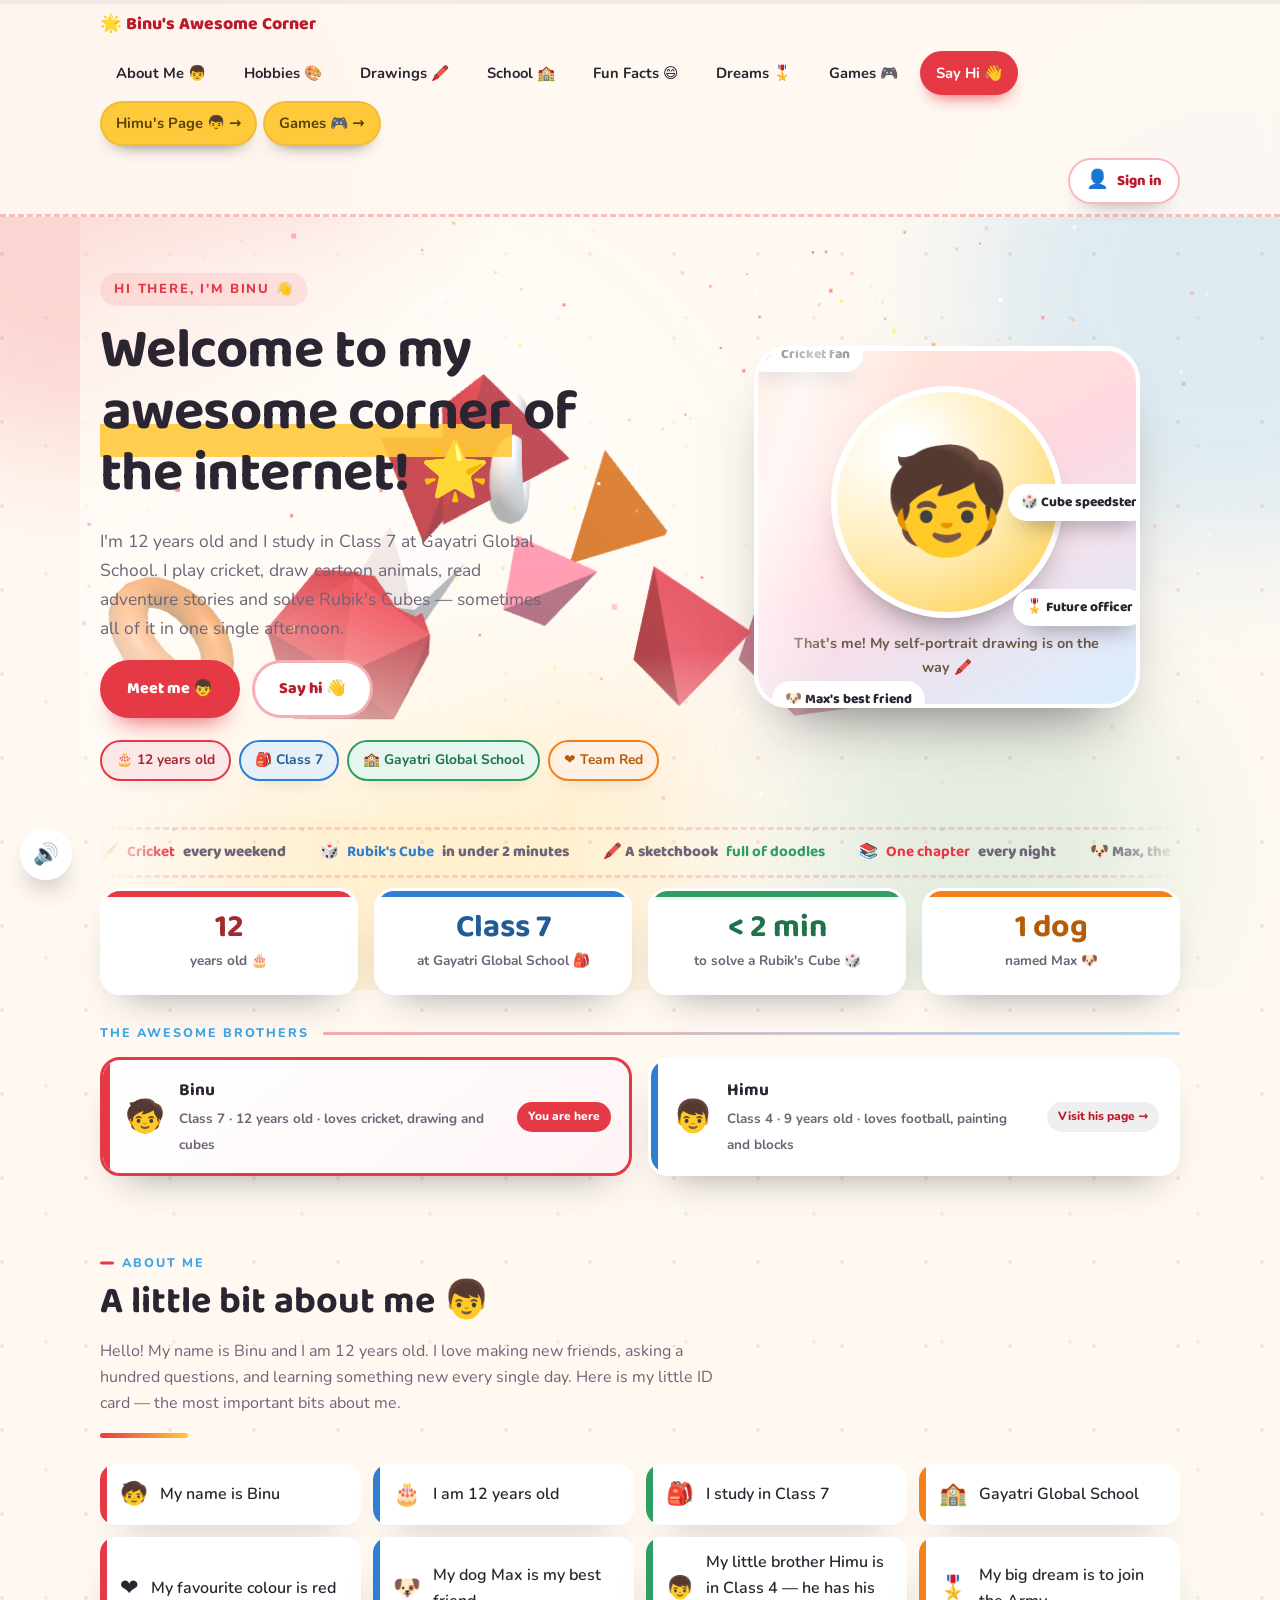
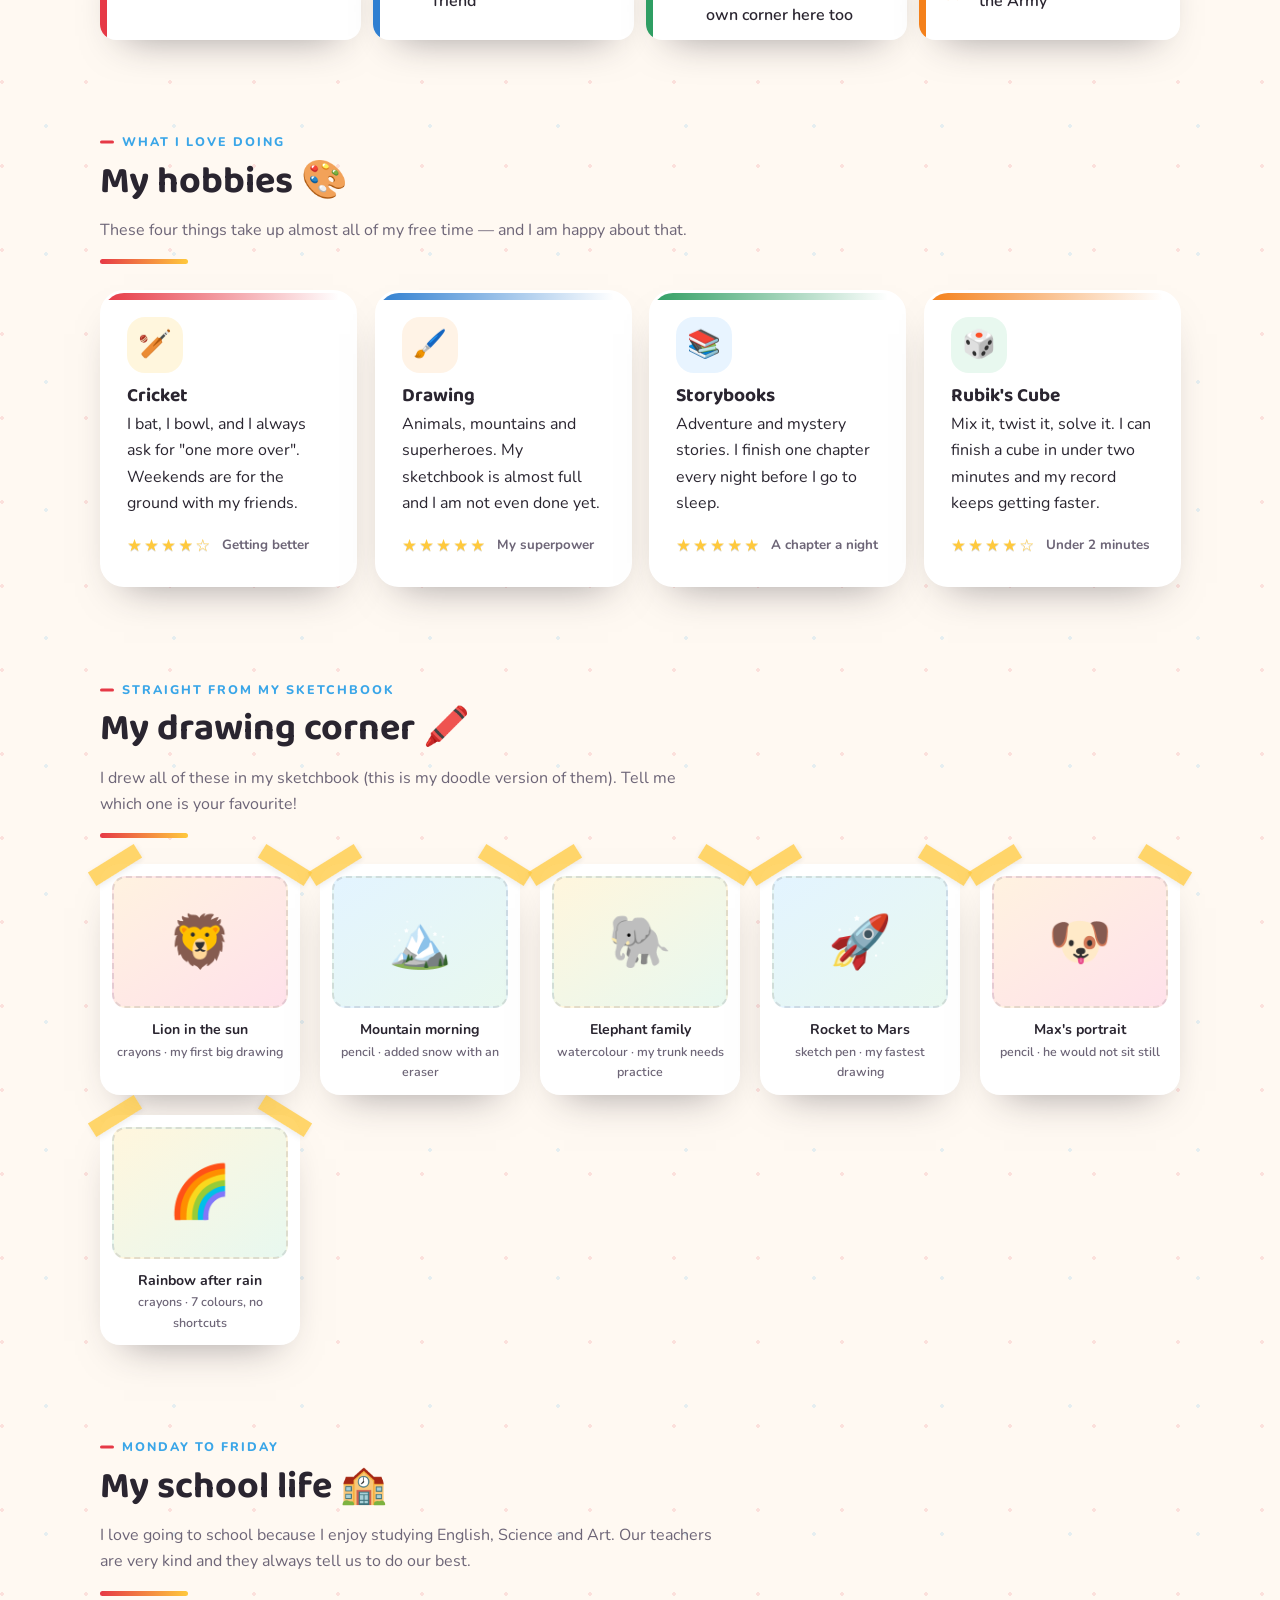
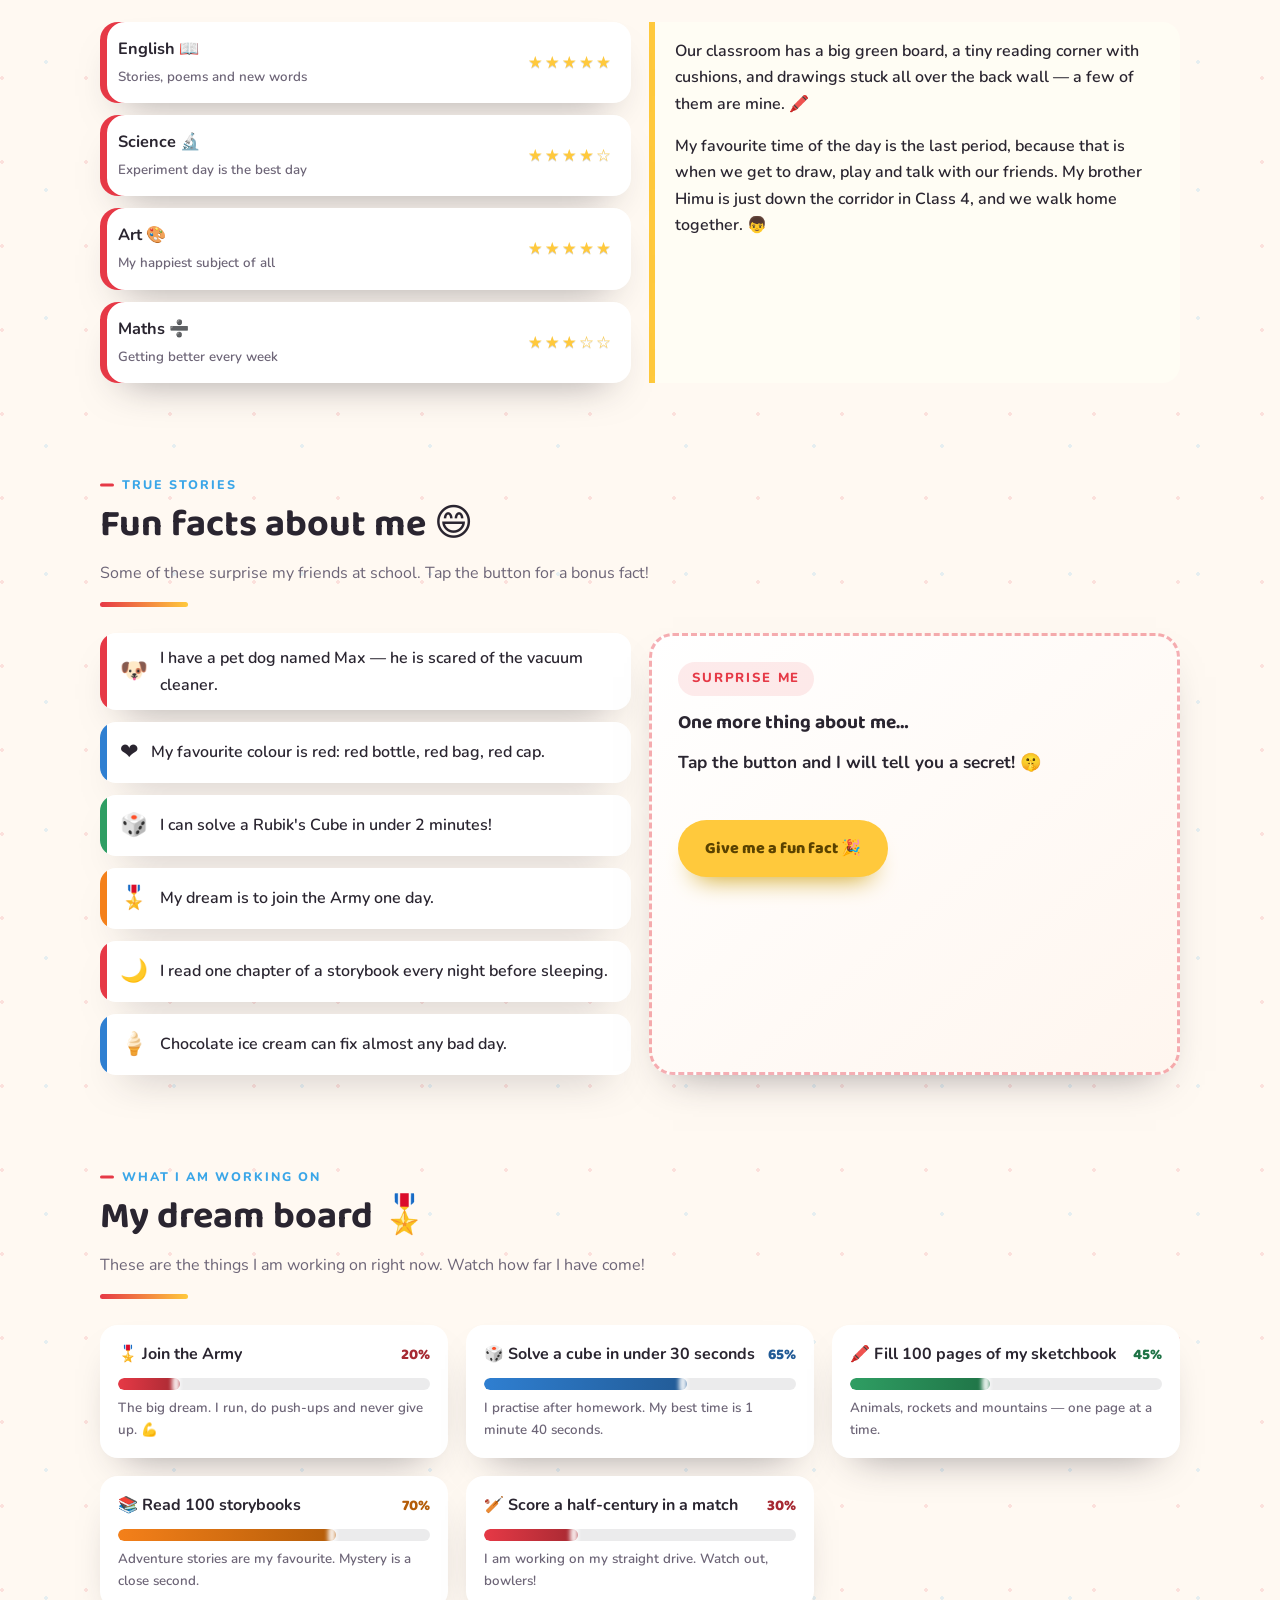
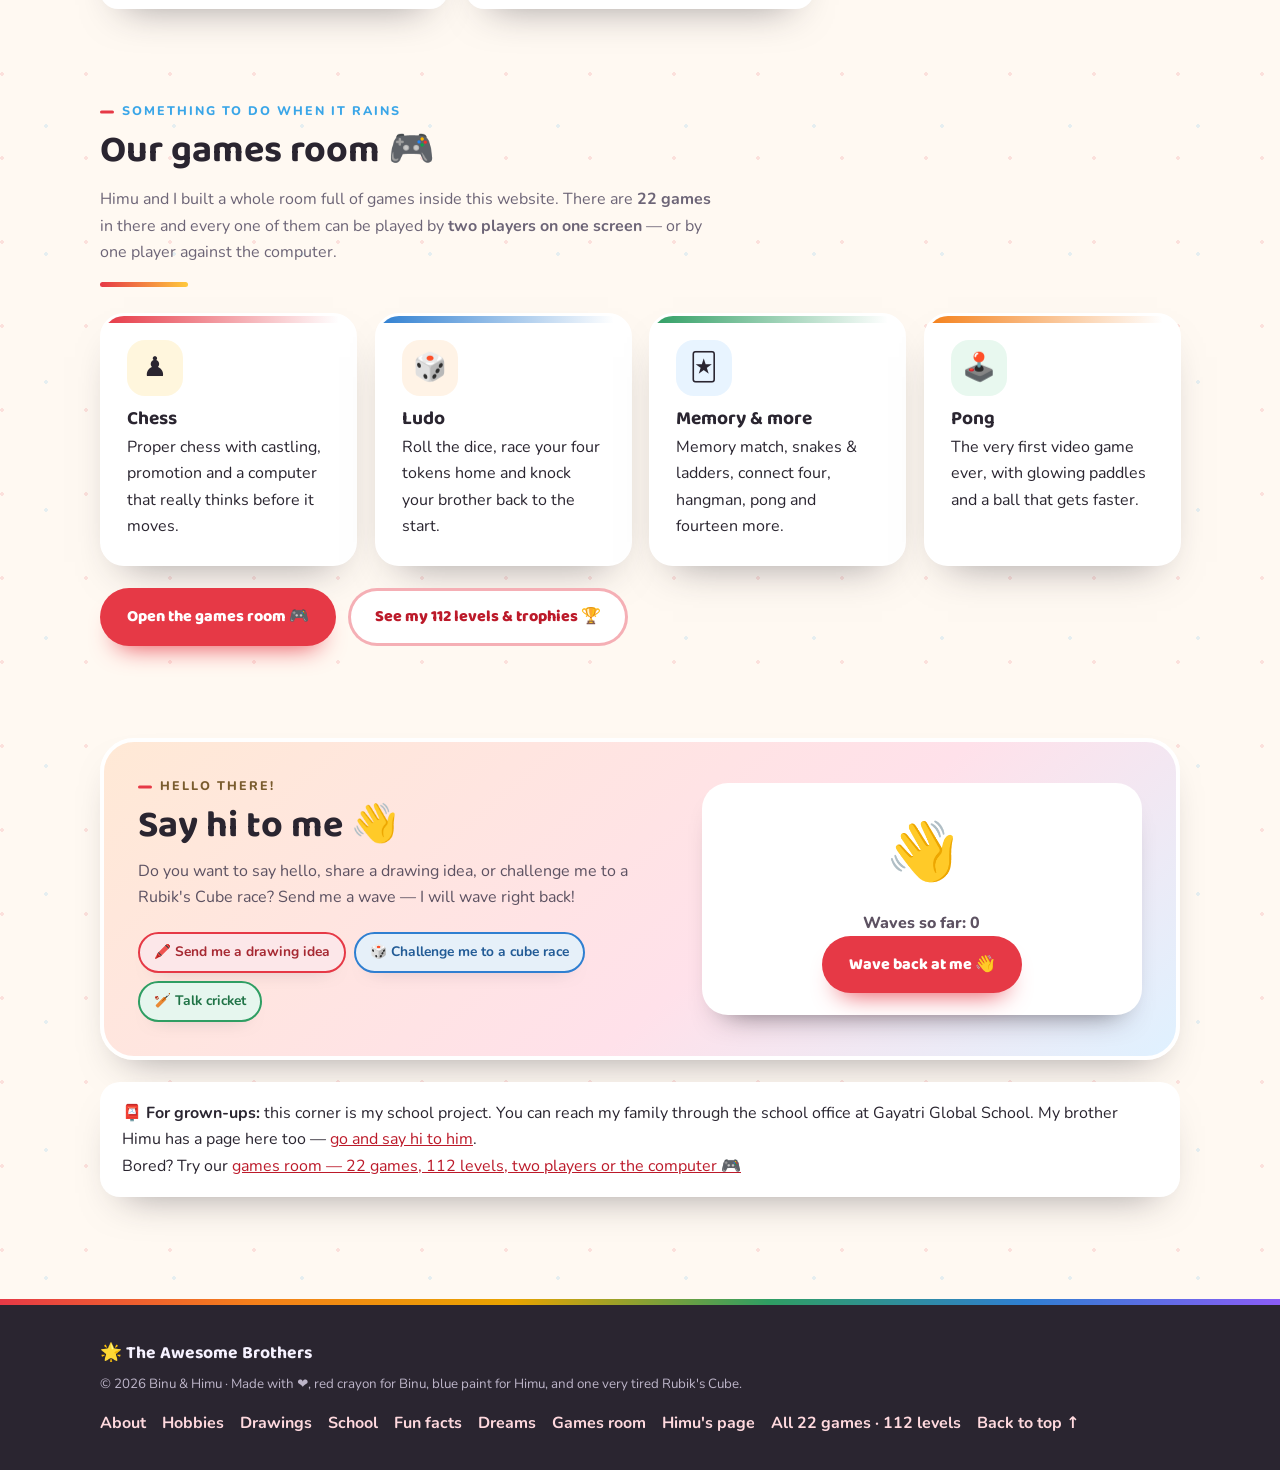
==== commit 6dfffaca: "Give every game five levels, player names and a kid-friendly sign in The games room grows up: a shar" ====
--- a/index.html
+++ b/index.html
@@ -19,6 +19,7 @@
 <script src="sfx.js" defer></script>
 <script src="site.js" defer></script>
 <script src="fx.js" defer></script>
+<script src="account.js" defer></script>
 <script type="module" src="js/three-scene.js"></script>
 </head>
 <body data-person="binu">
@@ -364,7 +365,7 @@
     </div>
     <div class="hero-actions" style="margin-top:22px">
       <a class="btn btn-primary" href="games.html" data-magnet>Open the games room 🎮</a>
-      <a class="btn btn-ghost" href="games.html#hub" data-magnet>See all 22 games 🎯</a>
+      <a class="btn btn-ghost" href="games.html#trophies" data-magnet>See my 112 levels &amp; trophies 🏆</a>
     </div>
   </section>
 
@@ -397,7 +398,7 @@
         <strong>📮 For grown-ups:</strong> this corner is my school project.
         You can reach my family through the school office at Gayatri Global School.
         My brother Himu has a page here too — <a href="himu.html">go and say hi to him</a>.<br>
-        Bored? Try our <a href="games.html">games room — 22 games for two players 🎮</a>
+        Bored? Try our <a href="games.html">games room — 22 games, 112 levels, two players or the computer 🎮</a>
       </p>
     </div>
   </section>
@@ -420,7 +421,7 @@
       <a href="#dreams">Dreams</a>
       <a href="#games">Games room</a>
       <a href="himu.html">Himu's page</a>
-      <a href="games.html">All 22 games</a>
+      <a href="games.html">All 22 games · 112 levels</a>
       <a href="#top">Back to top ↑</a>
     </nav>
   </div>
--- a/styles.css
+++ b/styles.css
@@ -380,6 +380,115 @@
   .to-top{right:14px;bottom:14px}
 }
 
+/* ---------- Players & secret passwords (every page) ---------- */
+.ac-chip{
+  display:inline-flex;align-items:center;gap:8px;margin-left:auto;
+  font-family:var(--font-head);font-weight:800;font-size:.92rem;
+  padding:9px 16px;border-radius:999px;border:2px solid rgba(230,57,70,.35);
+  background:#fff;color:var(--red-dark);cursor:pointer;
+  box-shadow:0 12px 22px -18px rgba(42,37,48,.85);
+  transition:transform .2s ease, border-color .2s ease, background .2s ease;
+}
+.ac-chip:hover{transform:translateY(-2px) rotate(-1deg);border-color:var(--red)}
+.ac-chip-face{font-size:1.15rem;line-height:1}
+.ac-chip-name{max-width:12ch;overflow:hidden;text-overflow:ellipsis;white-space:nowrap}
+
+.ac-panel{
+  position:fixed;inset:0;z-index:140;display:flex;align-items:flex-start;justify-content:center;
+  padding:26px 14px 44px;overflow:auto;background:rgba(28,22,34,.55);backdrop-filter:blur(6px);
+}
+.ac-panel[hidden]{display:none}
+html.ac-open,html.ac-open body{overflow:hidden}
+.ac-card{
+  position:relative;width:min(560px,100%);background:linear-gradient(160deg,#fff,#fffaf5);
+  border:4px solid #fff;border-radius:28px;padding:24px;
+  box-shadow:0 40px 80px -40px rgba(42,37,48,.9);animation:popin .3s ease;
+}
+.ac-x{
+  position:absolute;right:14px;top:12px;width:38px;height:38px;border-radius:50%;
+  border:2px solid rgba(42,37,48,.12);background:#fff;font-size:1rem;cursor:pointer;line-height:1;
+}
+.ac-x:hover{background:#fff2f3;border-color:var(--red)}
+.ac-title{margin:0 0 .2em;font-size:clamp(1.35rem,3.4vw,1.75rem)}
+.ac-lead{color:var(--muted);margin:0 0 14px;font-weight:600}
+.ac-tabs{display:flex;flex-wrap:wrap;gap:8px;margin:0 0 16px}
+.ac-tab{
+  font-family:var(--font-head);font-weight:800;font-size:.92rem;padding:9px 16px;border-radius:999px;
+  border:2px solid rgba(42,37,48,.12);background:#fff;color:var(--ink);cursor:pointer;
+  transition:transform .18s ease, background .18s ease;
+}
+.ac-tab:hover{transform:translateY(-2px)}
+.ac-tab-on{background:var(--red);border-color:var(--red);color:#fff}
+.ac-body{display:block}
+.ac-field{display:block}
+.ac-name::placeholder{color:#b9b0c2;font-weight:700}
+.ac-pass{letter-spacing:.14em}
+.ac-player-name{font-weight:800;max-width:12ch;overflow:hidden;text-overflow:ellipsis;white-space:nowrap}
+.ac-field-tag{
+  display:block;font-weight:800;font-size:.72rem;letter-spacing:.14em;text-transform:uppercase;
+  color:var(--muted);margin:14px 0 6px;
+}
+.ac-input{
+  width:100%;font:inherit;font-weight:700;font-size:1rem;padding:12px 16px;border-radius:16px;
+  border:3px solid rgba(42,37,48,.12);background:#fff;color:var(--ink);
+}
+.ac-input:focus{outline:none;border-color:var(--red);box-shadow:0 0 0 4px rgba(230,57,70,.12)}
+.ac-error{
+  margin:12px 0 0;padding:10px 14px;border-radius:14px;background:#fff0f1;
+  border:2px solid rgba(230,57,70,.35);color:var(--red-dark);font-weight:700;font-size:.9rem;
+}
+.ac-players{display:flex;flex-wrap:wrap;gap:8px;align-items:center;margin-bottom:4px}
+.ac-player{
+  display:inline-flex;align-items:center;gap:7px;padding:7px 14px 7px 8px;border-radius:999px;
+  border:2px solid rgba(42,37,48,.12);background:#fff;font-weight:800;font-size:.9rem;
+  color:var(--ink);cursor:pointer;transition:transform .18s ease, border-color .18s ease;
+}
+.ac-player:hover{transform:translateY(-2px);border-color:var(--red)}
+.ac-player-on{border-color:var(--red);background:linear-gradient(140deg,#fff,#fff4f5)}
+.ac-player-face{
+  width:26px;height:26px;border-radius:50%;display:grid;place-items:center;
+  background:var(--pc,#ffe9d6);font-size:.95rem;
+}
+.ac-faces{display:flex;flex-wrap:wrap;gap:6px}
+.ac-face{
+  width:42px;height:42px;border-radius:14px;border:3px solid #fff;background:#fff8f0;
+  font-size:1.15rem;cursor:pointer;box-shadow:0 8px 16px -14px rgba(42,37,48,.7);
+  transition:transform .15s ease, border-color .15s ease;
+}
+.ac-face:hover{transform:translateY(-2px) scale(1.06)}
+.ac-face-on{border-color:var(--red);background:#fff0f1}
+.ac-actions{display:flex;flex-wrap:wrap;gap:10px;margin-top:18px}
+.ac-btn{
+  font-family:var(--font-head);font-weight:800;font-size:1rem;padding:12px 20px;border-radius:999px;
+  border:3px solid transparent;cursor:pointer;transition:transform .2s ease, box-shadow .2s ease;
+}
+.ac-go{background:var(--red);color:#fff;box-shadow:0 16px 26px -18px var(--red)}
+.ac-go:hover{transform:translateY(-3px) rotate(-1deg);background:var(--red-dark)}
+.ac-ghost{background:#fff;border-color:rgba(230,57,70,.4);color:var(--red-dark)}
+.ac-ghost:hover{transform:translateY(-3px) rotate(1deg);border-color:var(--red)}
+.ac-note{margin:14px 0 0;font-size:.82rem;color:var(--muted);font-weight:700}
+.ac-hint{margin:0 0 6px;color:var(--muted);font-weight:700;font-size:.9rem}
+.ac-me{display:flex;align-items:center;gap:14px;margin-bottom:16px}
+.ac-me-face{
+  width:58px;height:58px;border-radius:50%;display:grid;place-items:center;font-size:1.8rem;
+  background:var(--pc,#ffe9d6);border:4px solid #fff;box-shadow:0 14px 24px -18px rgba(42,37,48,.9);
+}
+.ac-me-text strong{display:block;font-family:var(--font-head);font-size:1.2rem}
+.ac-me-text small{color:var(--muted);font-weight:700;font-size:.85rem}
+.ac-stats{display:grid;grid-template-columns:repeat(4,1fr);gap:10px;margin-bottom:6px}
+.ac-stat{
+  background:#fff;border-radius:16px;padding:12px 6px;text-align:center;
+  box-shadow:0 12px 22px -20px rgba(42,37,48,.85);border:2px solid rgba(42,37,48,.06);
+}
+.ac-stat-icon{display:block;font-size:1.1rem;line-height:1.3}
+.ac-stat strong{display:block;font-family:var(--font-head);font-size:1.15rem;color:var(--red)}
+.ac-stat small{font-size:.66rem;font-weight:800;color:var(--muted);text-transform:uppercase;letter-spacing:.06em}
+
+@media (max-width:620px){
+  .ac-stats{grid-template-columns:repeat(2,1fr)}
+  .ac-chip{margin-left:0}
+}
+
 /* ---------- Motion preferences ---------- */
 @media (prefers-reduced-motion: reduce){
   html{scroll-behavior:auto}
--- a/motion.css
+++ b/motion.css
@@ -490,3 +490,62 @@
   .fx .reveal,.fx .stagger > *{opacity:1;transform:none}
   .fx-marquee-track{animation:none}
 }
+
+/* ==========================================================================
+   THE COLOUR PASS
+   One crayon colour per card, chip, fact, subject and dream, cycling through
+   the four house colours. Every grid on the site stops looking flat, and the
+   games room can borrow the same variables for its own colours.
+   ========================================================================== */
+.grid > *:nth-child(4n+1),.facts li:nth-child(4n+1),.stats > *:nth-child(4n+1),.sib-row > *:nth-child(4n+1),.chip:nth-child(4n+1){
+  --card-hue:#e63946;--card-soft:#fce7e9;--card-deep:#a62932
+}
+.grid > *:nth-child(4n+2),.facts li:nth-child(4n+2),.stats > *:nth-child(4n+2),.sib-row > *:nth-child(4n+2),.chip:nth-child(4n+2){
+  --card-hue:#2f7fd1;--card-soft:#e6f0f9;--card-deep:#225b96
+}
+.grid > *:nth-child(4n+3),.facts li:nth-child(4n+3),.stats > *:nth-child(4n+3),.sib-row > *:nth-child(4n+3),.chip:nth-child(4n+3){
+  --card-hue:#2f9e63;--card-soft:#e6f6ee;--card-deep:#1f7346
+}
+.grid > *:nth-child(4n+4),.facts li:nth-child(4n+4),.stats > *:nth-child(4n+4),.sib-row > *:nth-child(4n+4),.chip:nth-child(4n+4){
+  --card-hue:#f4801a;--card-soft:#fef0e2;--card-deep:#b45c08
+}
+
+/* A crayon stripe along the top of every card. */
+.card::before{
+  content:'';position:absolute;top:0;left:0;right:0;height:7px;z-index:1;
+  background:linear-gradient(90deg,var(--card-hue,#e63946),transparent 94%);
+}
+.card:hover::before{height:9px}
+
+/* Stats, facts and dream bars each get their own colour too. */
+.stat{position:relative;overflow:hidden}
+.stat::before{content:'';position:absolute;top:0;left:0;right:0;height:6px;background:var(--card-hue,#e63946)}
+.stat b{color:var(--card-deep,#e63946)}
+
+.facts li{padding-left:20px}
+.facts li::before{
+  content:'';position:absolute;left:0;top:0;bottom:0;width:7px;background:var(--card-hue,#e63946);
+}
+
+.subject{box-shadow:var(--shadow), inset 7px 0 0 var(--card-hue,#e63946)}
+
+.sib{padding-left:22px}
+.sib::before{content:'';position:absolute;left:0;top:0;bottom:0;width:7px;background:var(--card-hue,#e63946)}
+
+.dream .dream-bar i{background:linear-gradient(90deg,var(--card-hue,#ffc93c),var(--card-deep,#e63946))}
+.dream .dream-top span{color:var(--card-deep,#e63946)}
+
+/* Chips become a handful of coloured sweets. */
+.chip{background:var(--card-soft,#fff);border-color:var(--card-hue,#e63946);color:var(--card-deep,#6d6577)}
+
+/* The marquee and the footer get a rainbow edging. */
+.fx-marquee-track span:nth-child(3n+1) b{color:#e63946}
+.fx-marquee-track span:nth-child(3n+2) b{color:#2f7fd1}
+.fx-marquee-track span:nth-child(3n+3) b{color:#2f9e63}
+.site-footer{
+  border-top:6px solid;
+  border-image:linear-gradient(90deg,#e63946,#f4801a,#e8a300,#2f9e63,#2f7fd1,#8b5cf6) 1;
+}
+
+/* The games-room shelf and the brother cards keep their own accents. */
+.game-card::before{display:none}
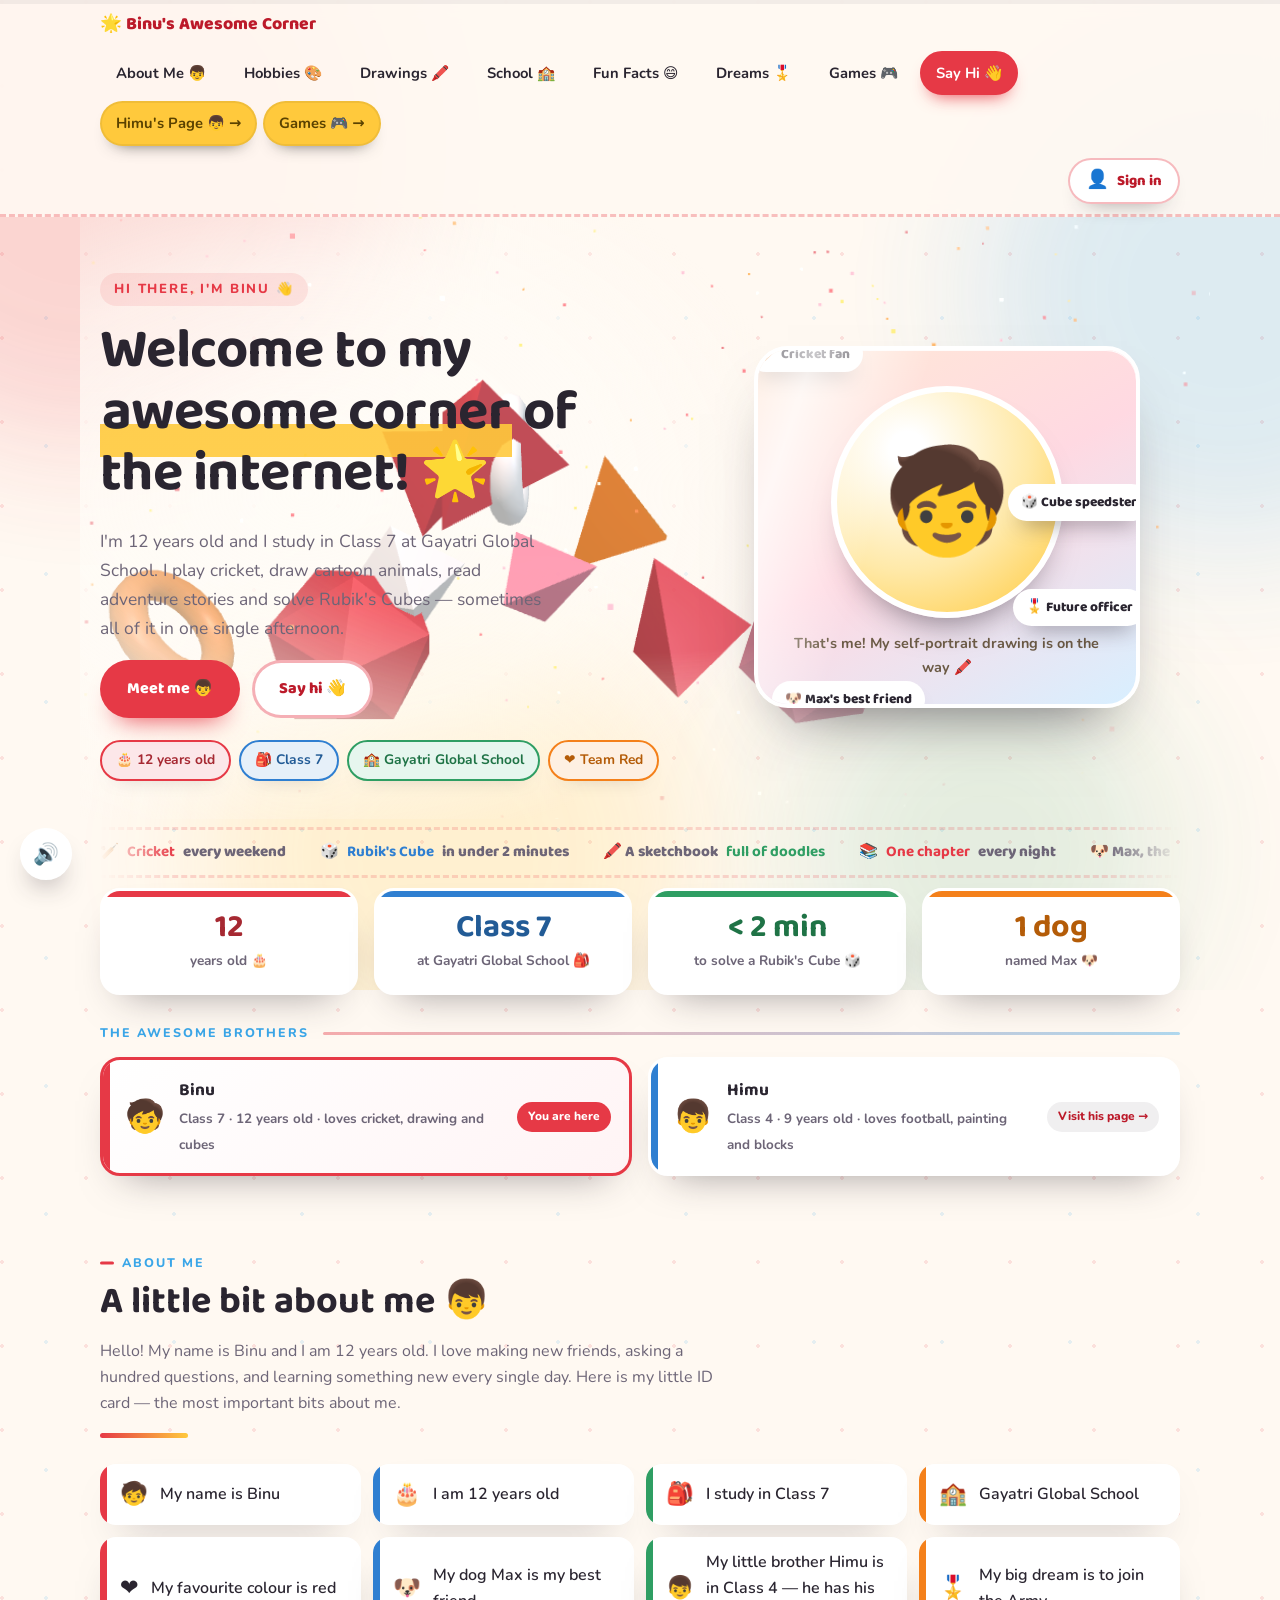
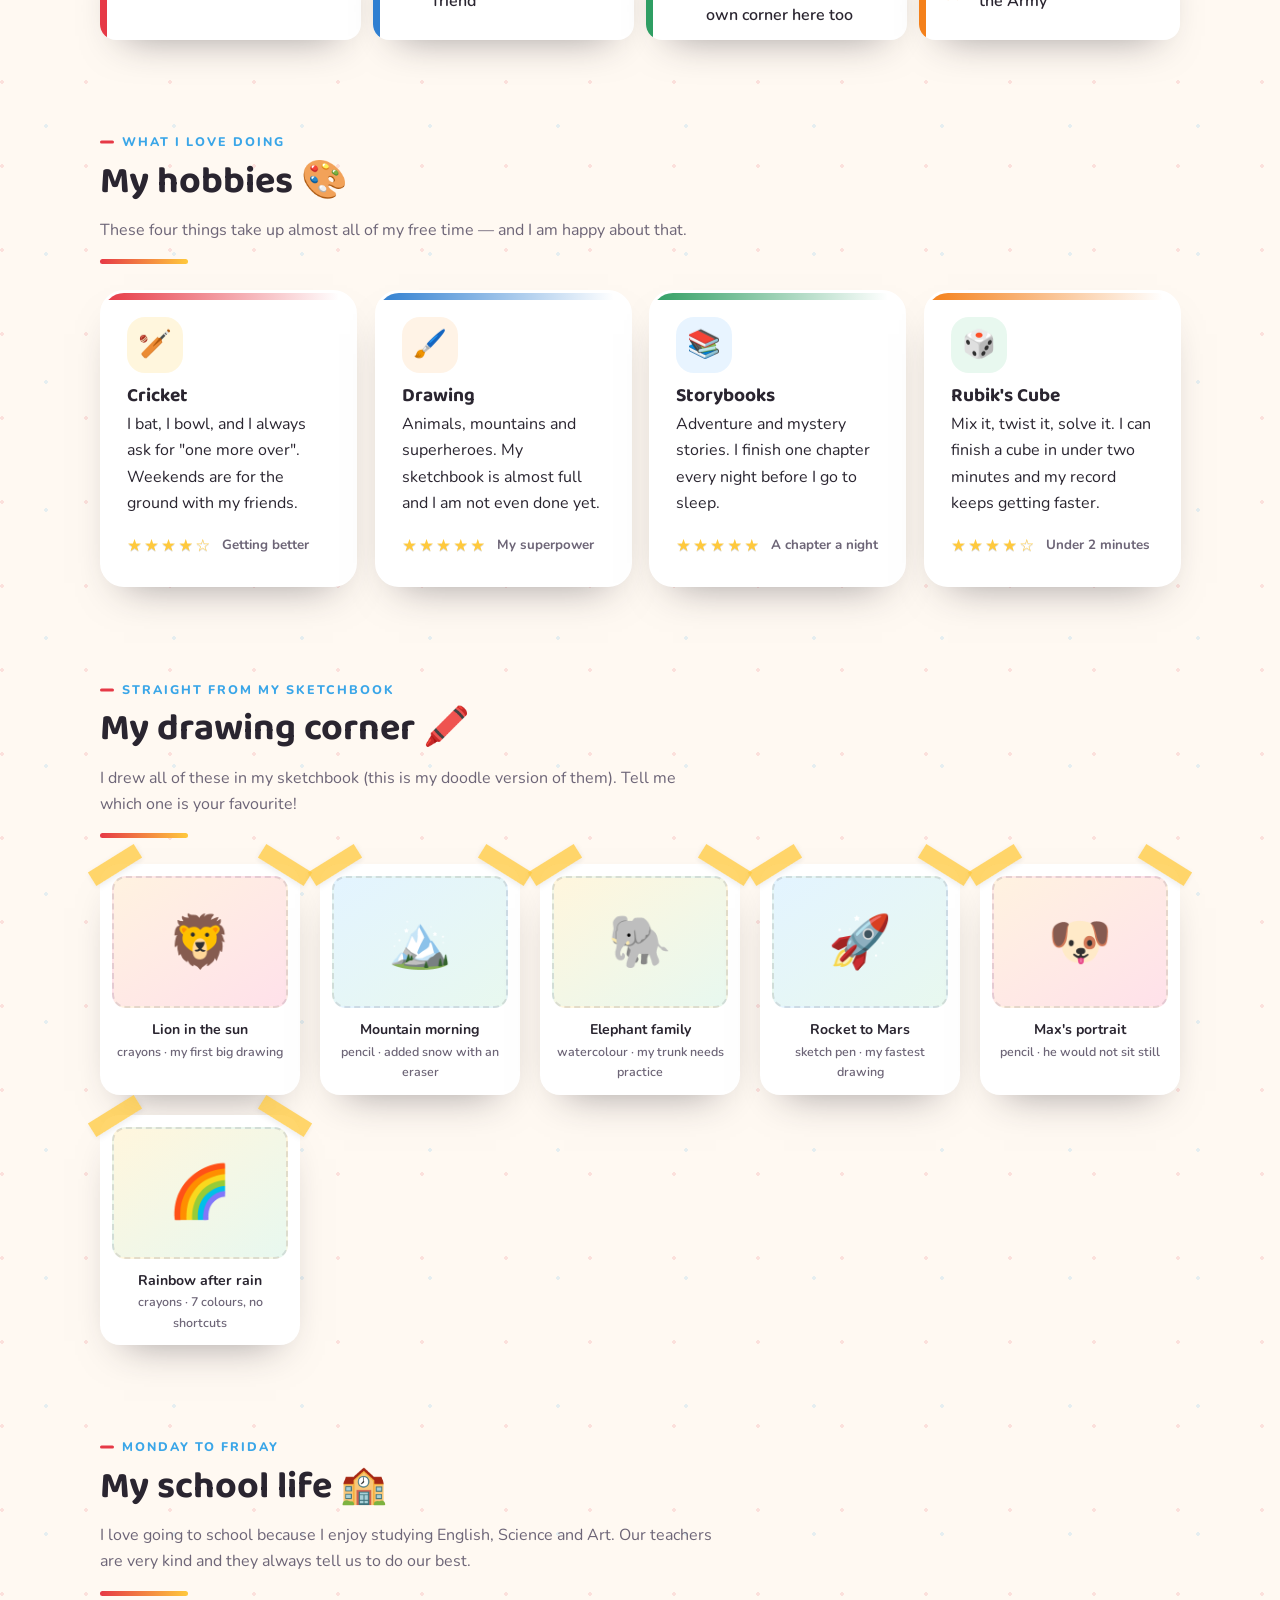
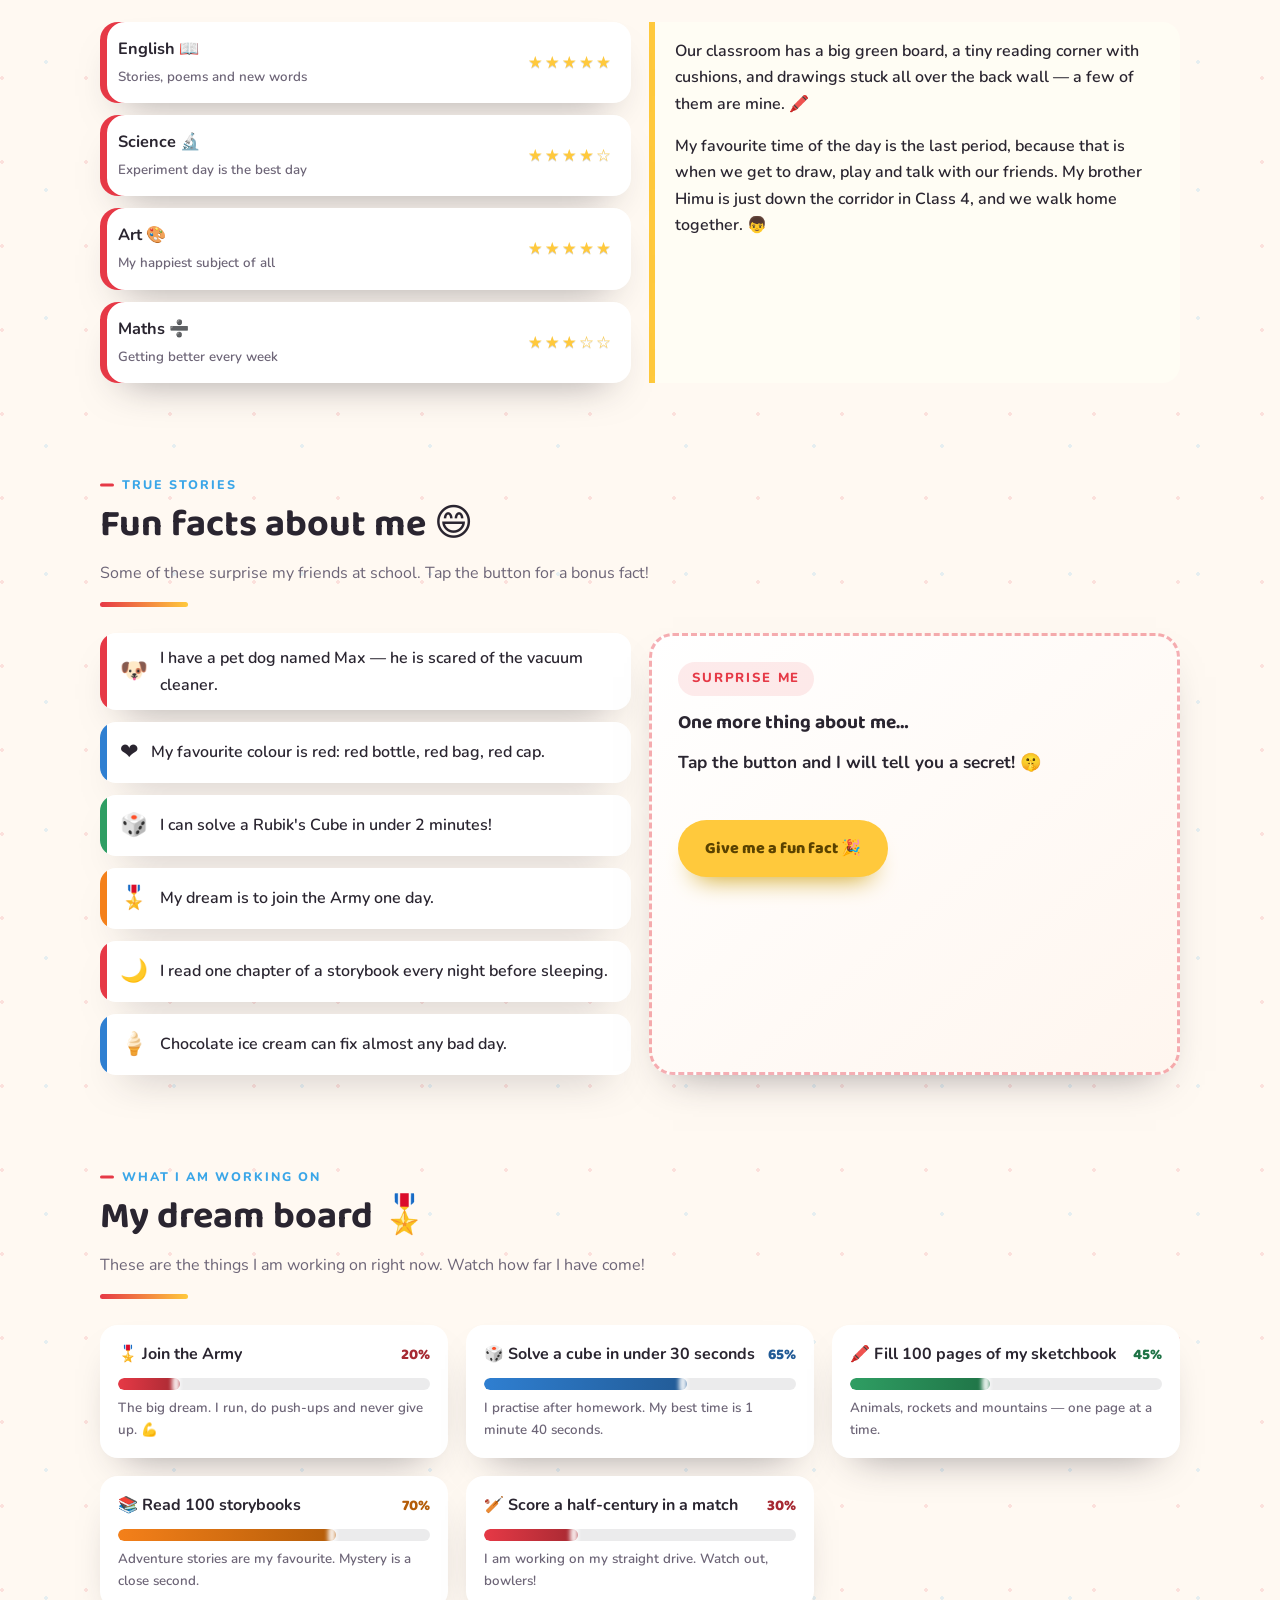
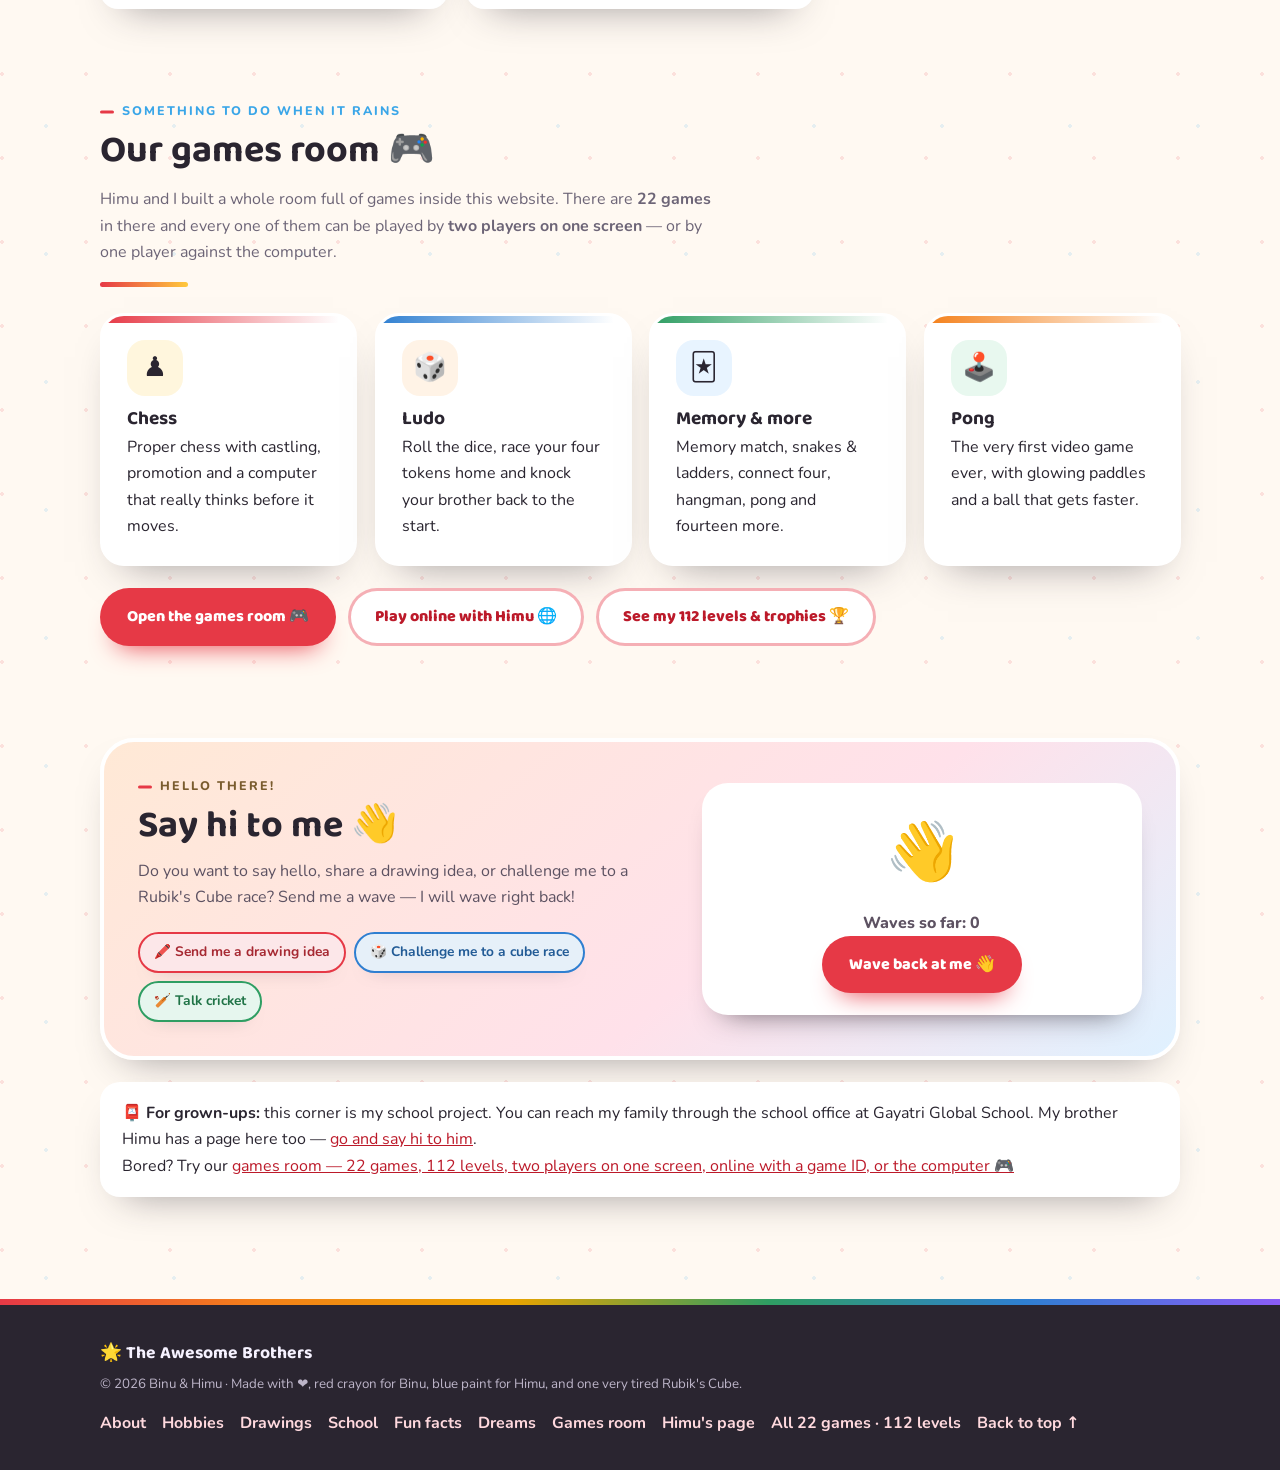
==== commit 78faa783: "Let two players play each other online with a game ID Two kids in different houses can now play the " ====
--- a/index.html
+++ b/index.html
@@ -365,6 +365,7 @@
     </div>
     <div class="hero-actions" style="margin-top:22px">
       <a class="btn btn-primary" href="games.html" data-magnet>Open the games room 🎮</a>
+      <a class="btn btn-ghost" href="games.html?online=1" data-magnet>Play online with Himu 🌐</a>
       <a class="btn btn-ghost" href="games.html#trophies" data-magnet>See my 112 levels &amp; trophies 🏆</a>
     </div>
   </section>
@@ -398,7 +399,7 @@
         <strong>📮 For grown-ups:</strong> this corner is my school project.
         You can reach my family through the school office at Gayatri Global School.
         My brother Himu has a page here too — <a href="himu.html">go and say hi to him</a>.<br>
-        Bored? Try our <a href="games.html">games room — 22 games, 112 levels, two players or the computer 🎮</a>
+        Bored? Try our <a href="games.html?online=1">games room — 22 games, 112 levels, two players on one screen, online with a game ID, or the computer 🎮</a>
       </p>
     </div>
   </section>
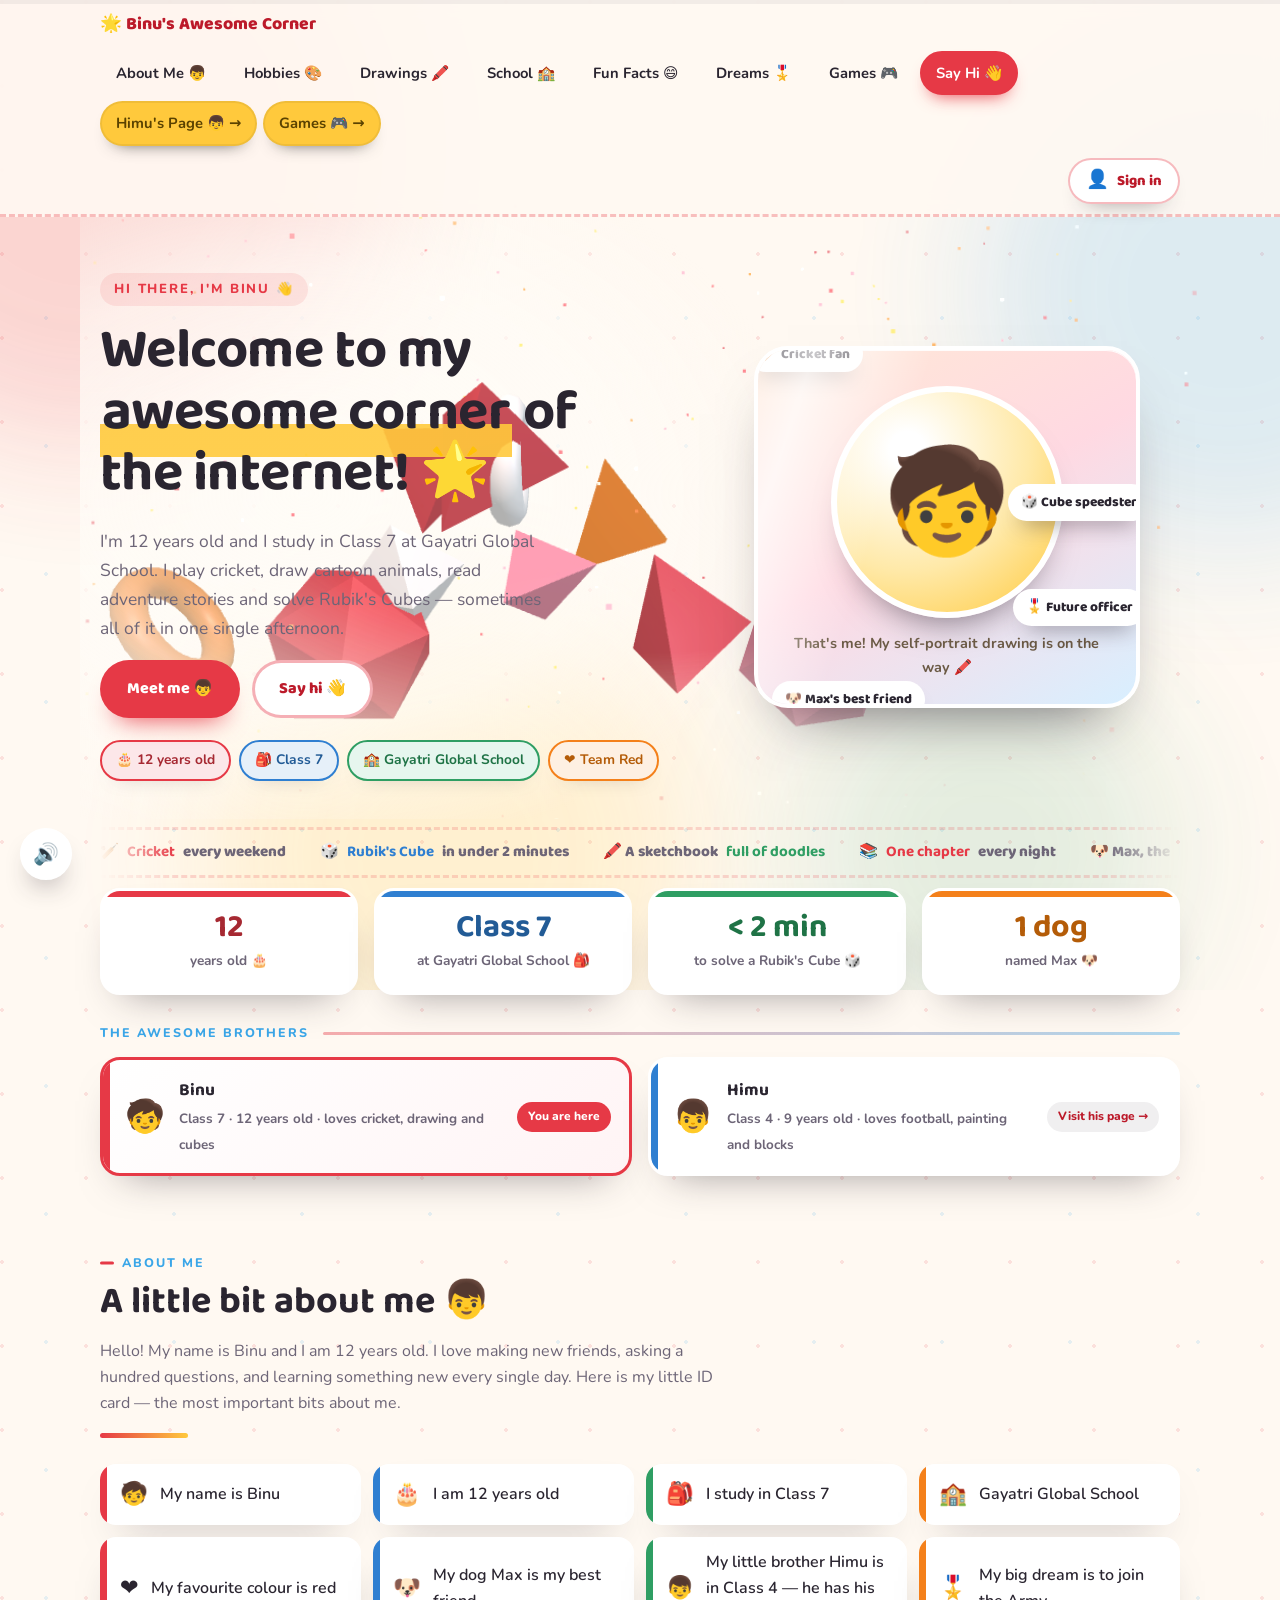
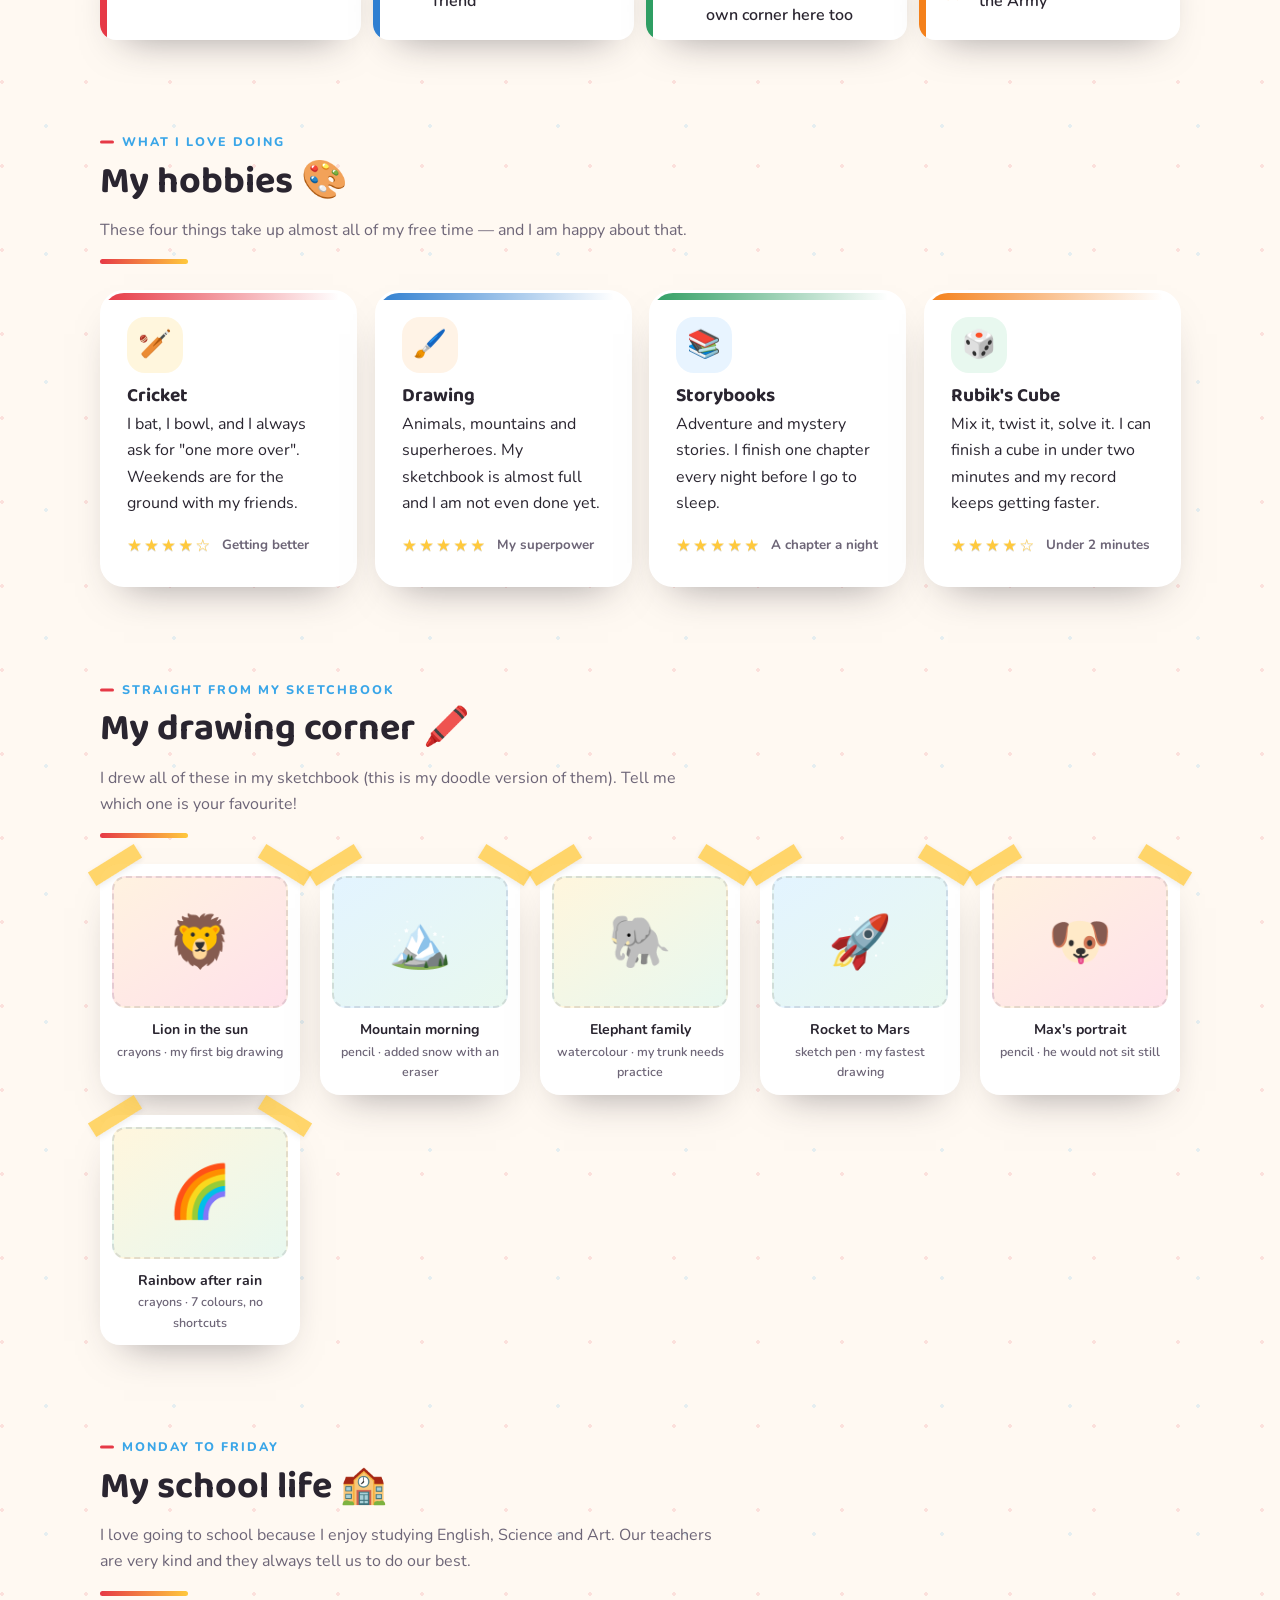
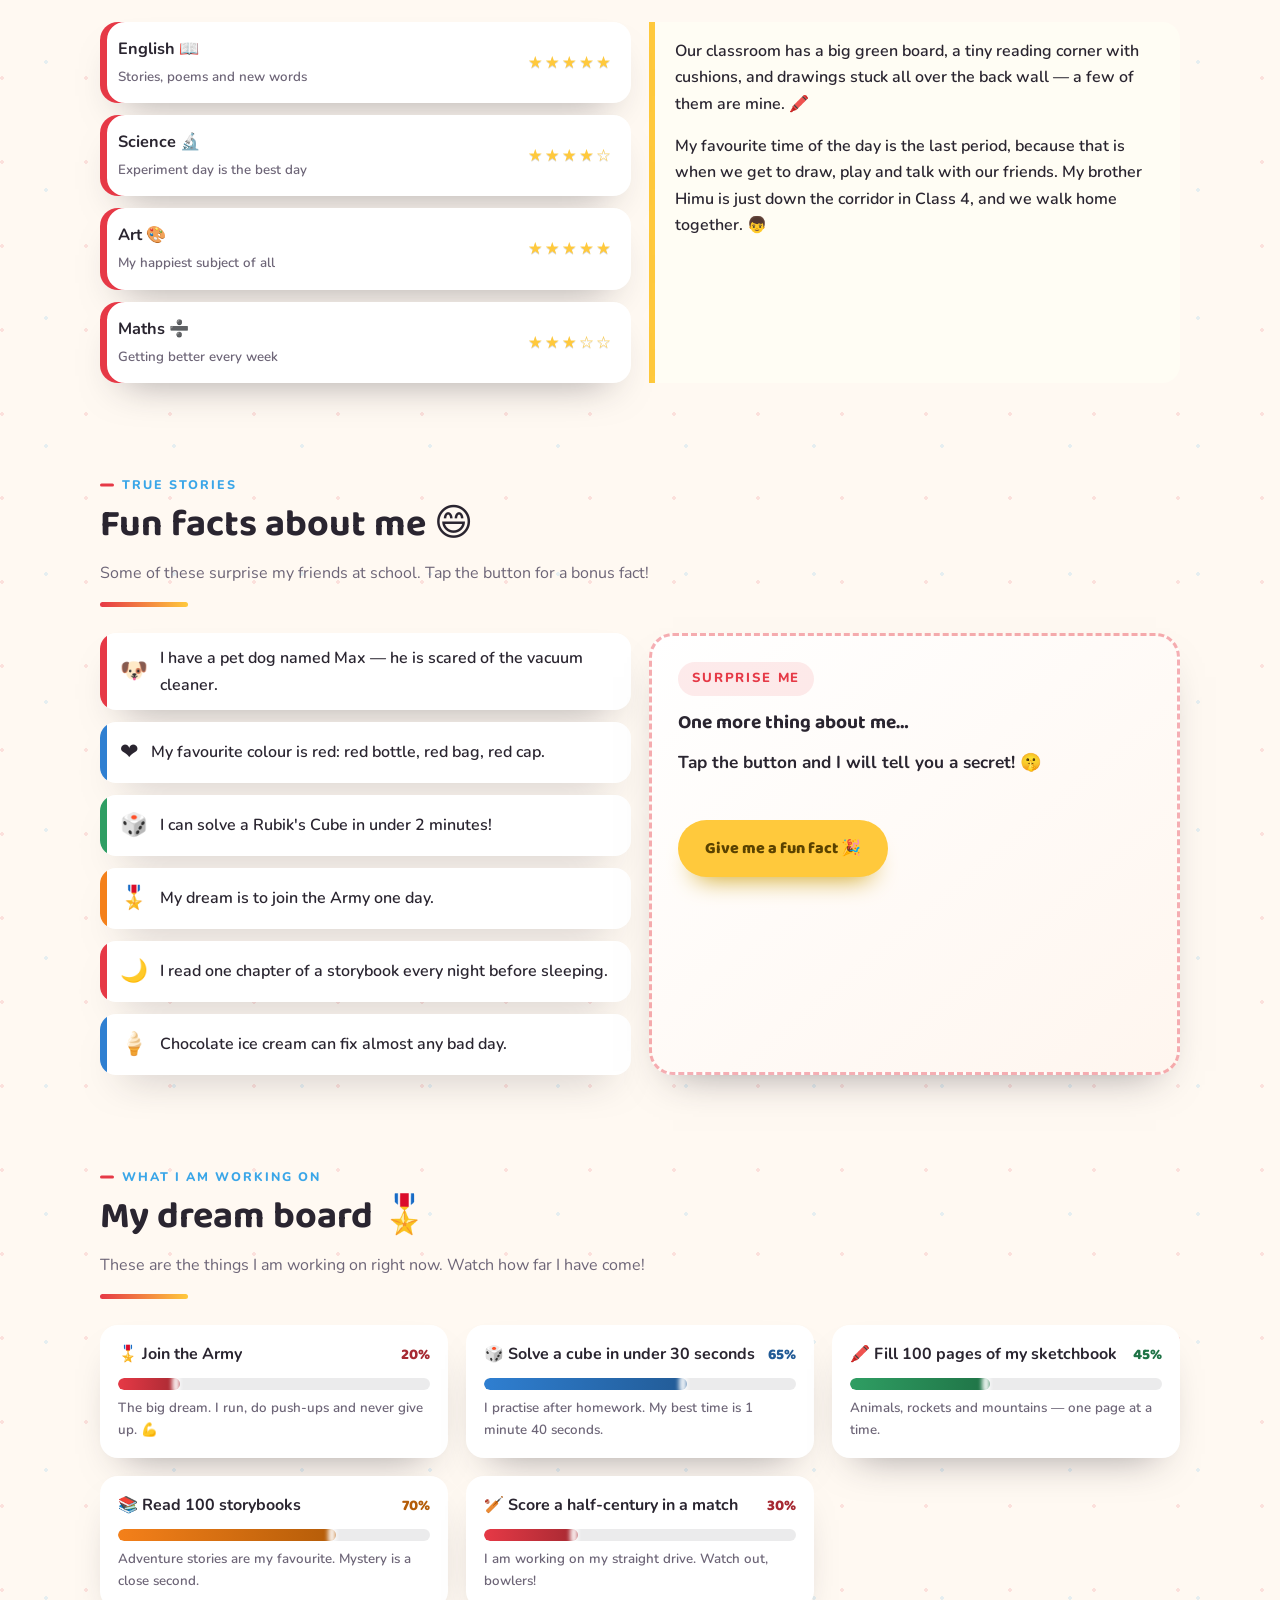
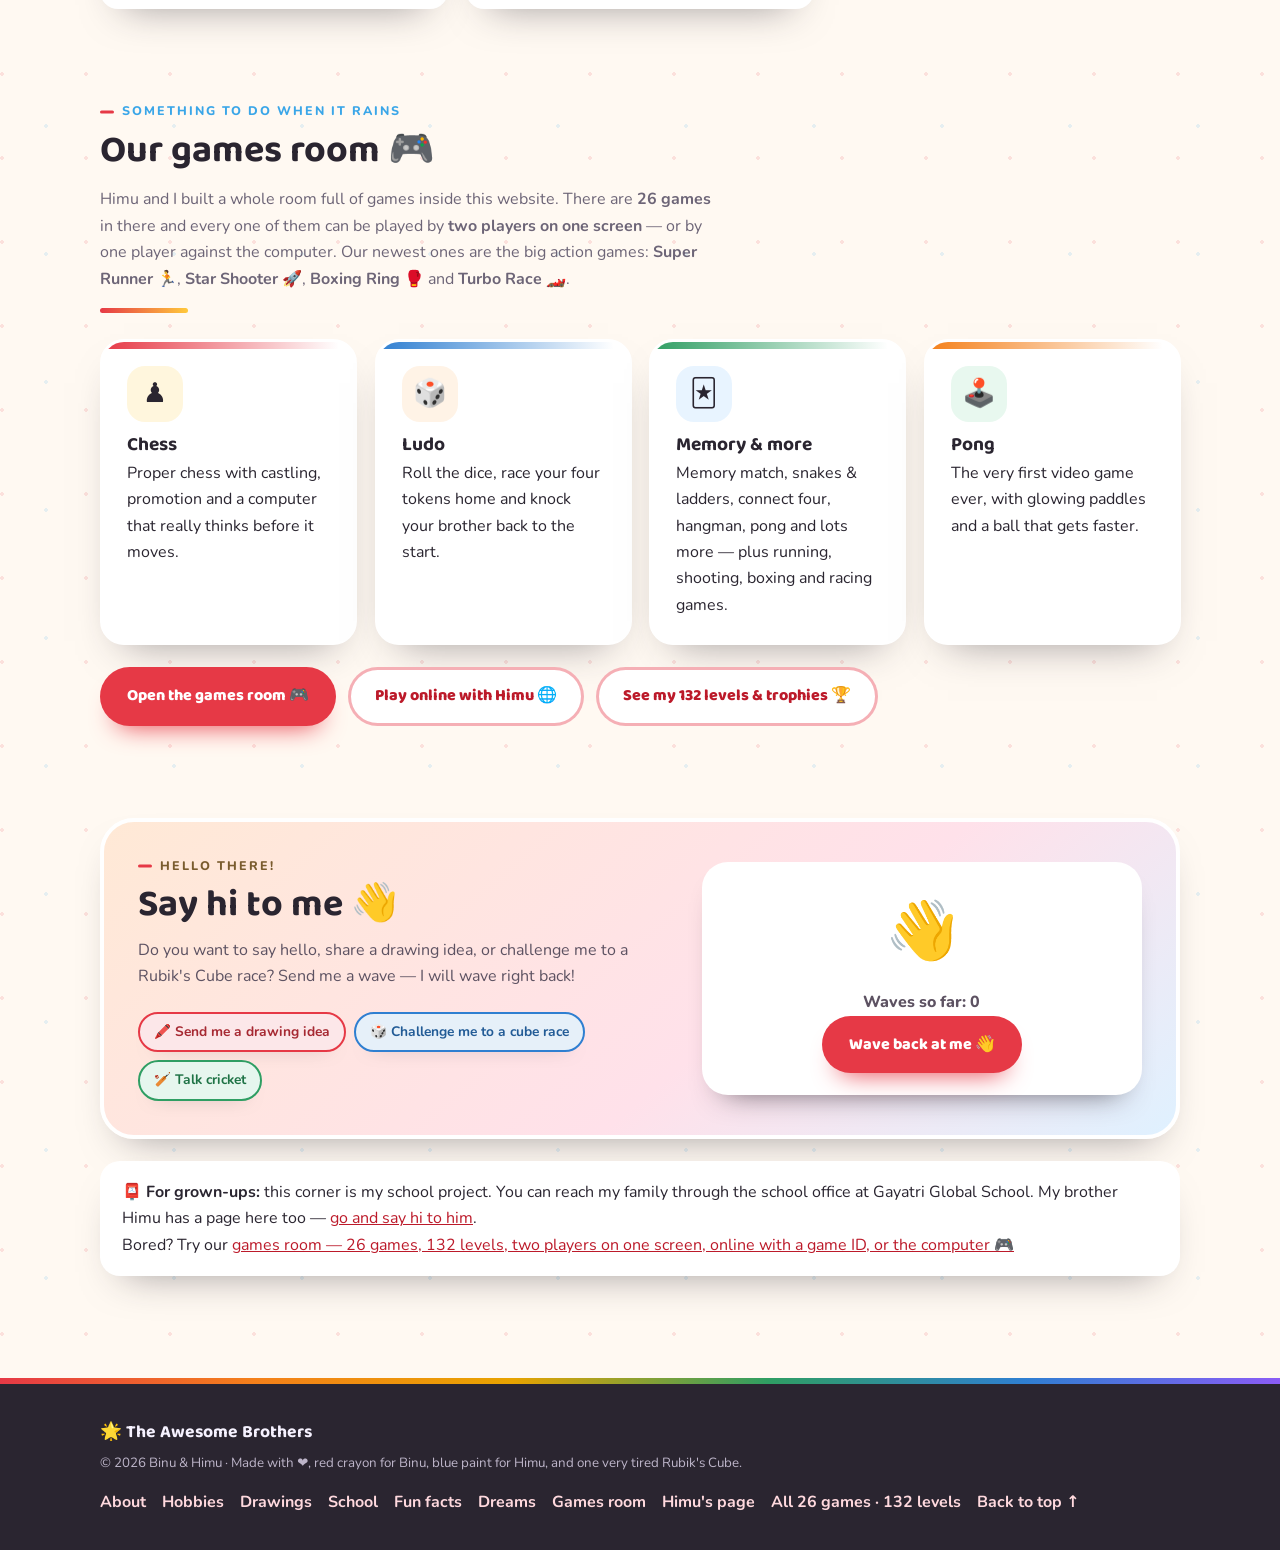
==== commit 73d4b43d: "Add running, shooting, boxing and car racing games The games room was all board and puzzle games; th" ====
--- a/index.html
+++ b/index.html
@@ -92,7 +92,7 @@
         <span>📚 <b>One chapter</b> every night</span>
         <span>🐶 Max, the <b>best dog</b> in town</span>
         <span>🎖️ Dreaming of the <b>Army</b></span>
-        <span>🎮 <b>22 games</b> in our games room</span>
+        <span>🎮 <b>26 games</b> in our games room</span>
       </div>
     </div>
   </section>
@@ -337,8 +337,11 @@
       <h2 id="games-title">Our games room 🎮</h2>
       <p>
         Himu and I built a whole room full of games inside this website.
-        There are <strong>22 games</strong> in there and every one of them can be played by
+        There are <strong>26 games</strong> in there and every one of them can be played by
         <strong>two players on one screen</strong> — or by one player against the computer.
+        Our newest ones are the big action games: <strong>Super Runner</strong> 🏃,
+        <strong>Star Shooter</strong> 🚀, <strong>Boxing Ring</strong> 🥊 and
+        <strong>Turbo Race</strong> 🏎️.
       </p>
     </div>
     <div class="grid cols-4 stagger">
@@ -355,7 +358,7 @@
       <article class="card">
         <div class="card-icon b">🃏</div>
         <h3>Memory &amp; more</h3>
-        <p>Memory match, snakes &amp; ladders, connect four, hangman, pong and fourteen more.</p>
+        <p>Memory match, snakes &amp; ladders, connect four, hangman, pong and lots more — plus running, shooting, boxing and racing games.</p>
       </article>
       <article class="card">
         <div class="card-icon g">🕹️</div>
@@ -366,7 +369,7 @@
     <div class="hero-actions" style="margin-top:22px">
       <a class="btn btn-primary" href="games.html" data-magnet>Open the games room 🎮</a>
       <a class="btn btn-ghost" href="games.html?online=1" data-magnet>Play online with Himu 🌐</a>
-      <a class="btn btn-ghost" href="games.html#trophies" data-magnet>See my 112 levels &amp; trophies 🏆</a>
+      <a class="btn btn-ghost" href="games.html#trophies" data-magnet>See my 132 levels &amp; trophies 🏆</a>
     </div>
   </section>
 
@@ -399,7 +402,7 @@
         <strong>📮 For grown-ups:</strong> this corner is my school project.
         You can reach my family through the school office at Gayatri Global School.
         My brother Himu has a page here too — <a href="himu.html">go and say hi to him</a>.<br>
-        Bored? Try our <a href="games.html?online=1">games room — 22 games, 112 levels, two players on one screen, online with a game ID, or the computer 🎮</a>
+        Bored? Try our <a href="games.html?online=1">games room — 26 games, 132 levels, two players on one screen, online with a game ID, or the computer 🎮</a>
       </p>
     </div>
   </section>
@@ -422,7 +425,7 @@
       <a href="#dreams">Dreams</a>
       <a href="#games">Games room</a>
       <a href="himu.html">Himu's page</a>
-      <a href="games.html">All 22 games · 112 levels</a>
+      <a href="games.html">All 26 games · 132 levels</a>
       <a href="#top">Back to top ↑</a>
     </nav>
   </div>
